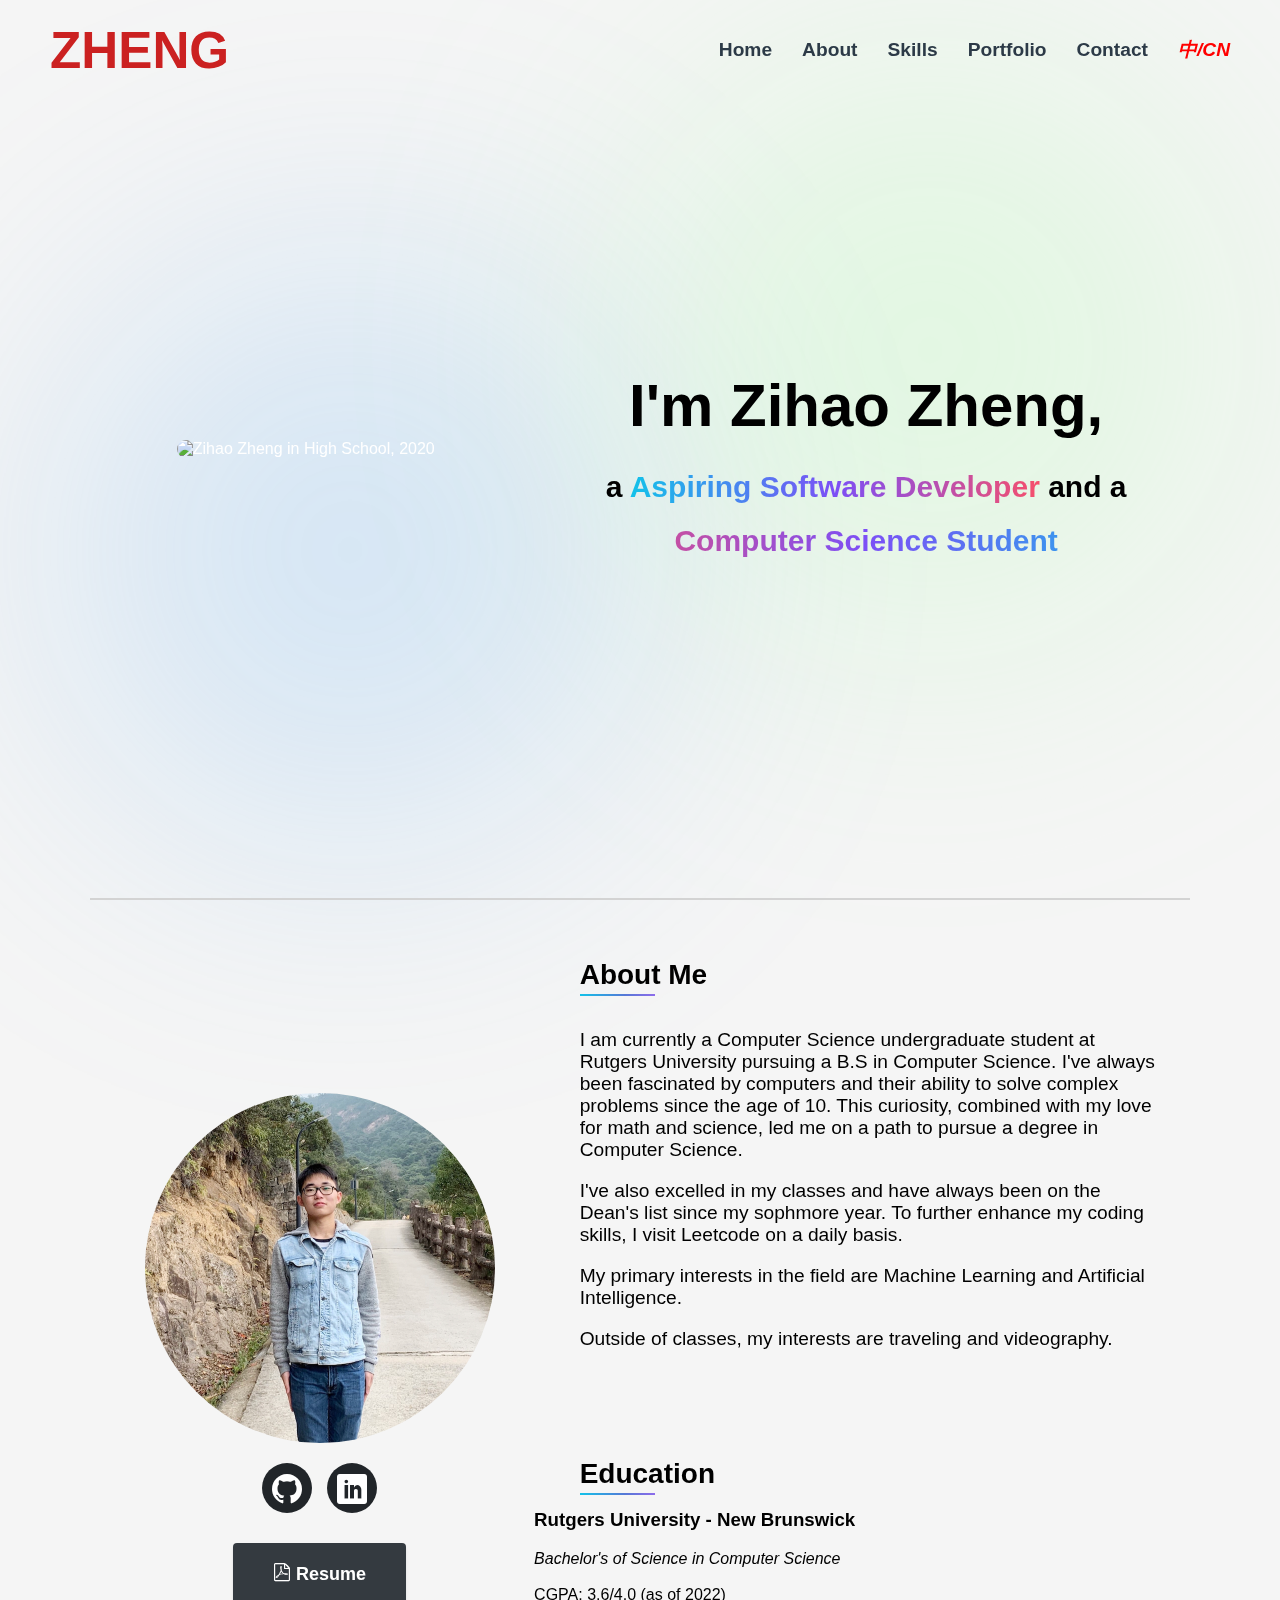
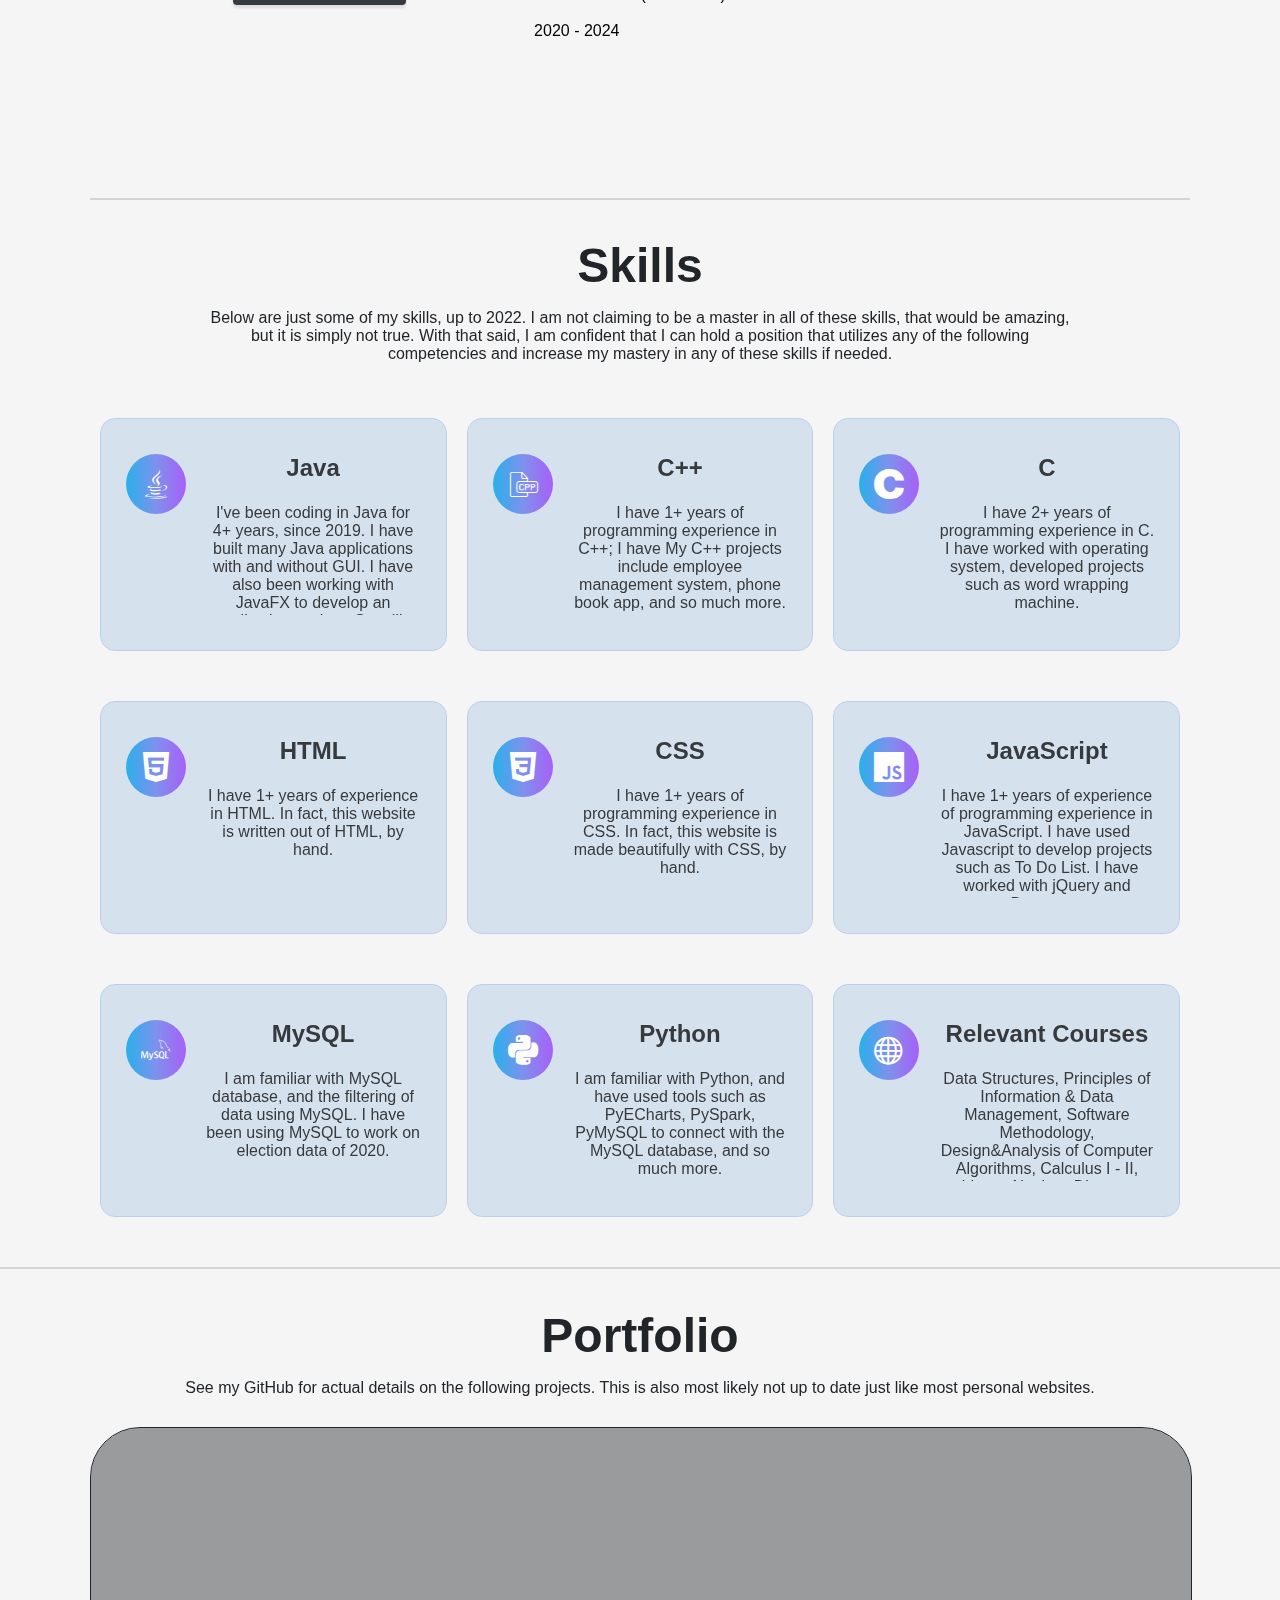
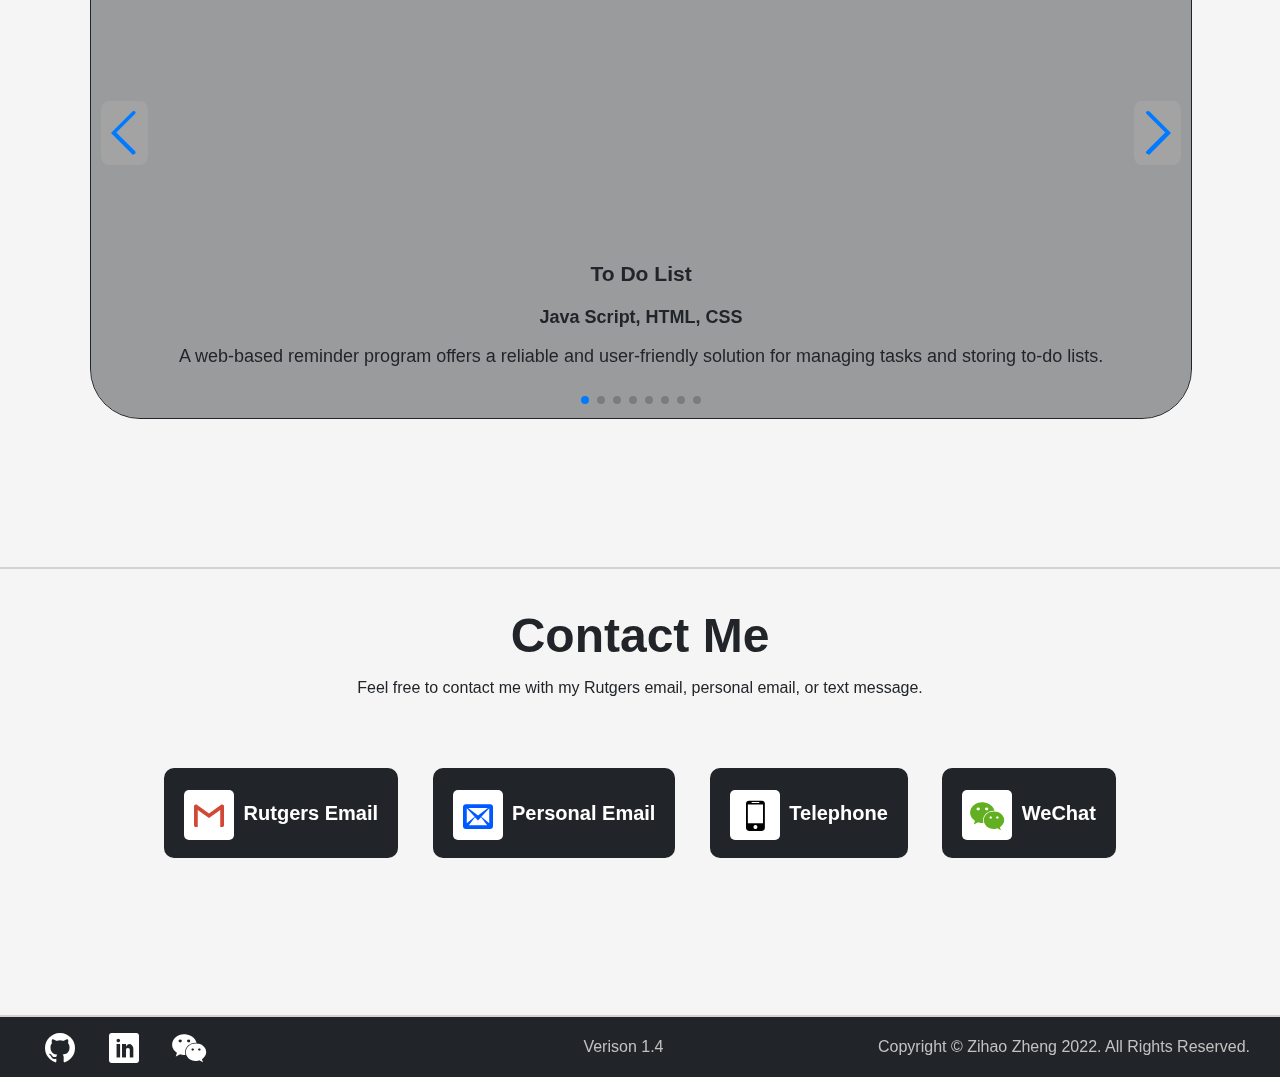
==== index.html @ cf8e385e "v1.4.8" ====
<!DOCTYPE html>
<html>
<head>
    <meta charset="UTF-8">
	<title>Zihao Zheng</title>
    <meta name="description"
        content="Welcome to the personal website of Zihao Zheng, a junior studying Computer Science at Rutgers University. Here, you'll find information about my academic background, programming projects, and professional experiences. Learn more about my passion for technology, problem-solving, and innovation in the field of computer science" />

    <!-- Keywords -->
    <meta name="keywords" content="Zihao Zheng,Portfolio,Computer Science,CS,Rutgers">
    <!-- Website icon -->
    <link rel="shortcut icon" href="favicon.ico" type="image/x-icon" />
    <!-- custom icon css -->
    <link rel="stylesheet" href="icomoon/style.css"></head>
    <!-- personal CSS -->
    <link rel="stylesheet" href="CSS/style.css">
    <!-- personal js -->
    <script src="JS/index.js"></script>
    <!-- jquery -->
    <script src="JS/jquery.js"></script>
    <!-- swiper css -->
    <link rel="stylesheet" href="swiper/swiper-bundle.css">
    <!-- Google effects -->
    <link rel="stylesheet" href="https://fonts.googleapis.com/css?family=Oswald&effect=anaglyph">
    <script type="text/javascript" src="JS/swiper.min.js" charset="utf-8"></script>
    <script type="text/javascript" src="JS/anime.min.js" charset="utf-8"></script>
    <link href="CSS/swiper.min.css" rel="stylesheet" />
    <link href="CSS/colormad.css" rel="stylesheet" />



</head>
<body>
    
        <header>
            <div class="logo">
            <h1>ZHENG</h1>
            </div>
            <nav>
            <ul>
                <li><a href="javascript:;" id="Home">Home</a></li>
                <li><a href="javascript:;" id="About">About</a></li>
                <li><a href="javascript:;" id="Skills">Skills</a></li>
                <li><a href="javascript:;" id="Portfolio">Portfolio</a></li>
                <li><a href="javascript:;" id="Contact">Contact</a></li>
                <li><a href="zh/" style="color:red;font-weight:bolder;">中/CN</a></li>
            </ul>
            </nav>

            
        </header>
        
        <main>
            <div class="left-effects"></div>
            <div class="right-effects"></div>
            <!-- Main section content goes here -->

            <!-- section1 - intro -->
            <section class="intro">
                <div class="intro-image">
                <img src="郑子豪.png" alt="Zihao Zheng in High School, 2020">
                </div>
                <div class="intro-text">
                <h2 style="padding: 0;margin: 30px;" class="font-effect-anaglyph">I'm Zihao Zheng,
                </h2>
                <h2 style="padding:0;margin:0;font-size: 30px">a
                    <span style="background: linear-gradient(to right, #12c2e9, #7c4ff6, #f64f6b);-webkit-background-clip: text;
                    -webkit-text-fill-color: transparent; font-size: 30px;"> Aspiring Software Developer</span> and a 
                    <span style="background: linear-gradient(to left, #12c2e9, #7c4ff6, #f64f6b);-webkit-background-clip: text;display: block;margin-top: 20px;
                    -webkit-text-fill-color: transparent; font-size: 30px;">Computer Science Student</span>


                </h2>
                <!-- <p>I am a current student at Rutgers University pursuing a B.S in Computer Science, I am on track to graduate in May 2024. My primary interests within the field of computer science are Artificial Intelligence, Machine Learning, and Game Development.</p> -->

                <!-- <p>
                    I am always working on new projects and visit leetcode on a daily basis to exercise my skills.</p> -->
                    <!-- <p>
                    I aspire to gain a deeper understanding of Artificial Intelligence and Machine Learning and apply my knowledge to real-world scenarios. </p> -->
                </div>
            </section>

            <!-- section2 - info -->
            <section class="info">
                <div class="info-image">
                    <div>
                        <img src="selfie3.png" alt="">
                        <ul class="horizontal">
                            <!-- shift+opt -->
                            <li>
                                <a href="https://github.com/zhengzihao2002" target="_blank" class="social">
                                    <span class="social_icons icon-github"></span>
                                </a>
                            </li>
                            <li>
                                <a href="https://www.linkedin.com/in/zhengzihao2002/" target="_blank" class="social">
                                    <span class="social_icons icon-linkedin"></span>
                                </a>
                            </li>
                            <!-- <li>
                                <a href="wechat.JPG" class="social" target="_blank">
                                    <span class="social_icons icon-wechat"></span>
                                </a>
                            </li> -->
                        </ul>
                        <div class="resume-container">
                            <a href="./resume.pdf" class="resume">
                                <span class="icon-file-pdf"></span>
                                Resume
                            </a>
                        </div>
                    </div>
                    
                </div>
                <div class="info-text">
                    <div class="bio">
                        <div>
                            <h1>About Me</h1>
                        </div>
                        <span style="height: 100%;">
                            <p> I am currently a Computer Science undergraduate student at Rutgers University pursuing a B.S in Computer Science. I've always been fascinated by computers and their ability to solve complex problems since the age of 10. This curiosity, combined with my love for math and science, led me on a path to pursue a degree in Computer Science.</p>

                            <p>I've also excelled in my classes and have always been on the Dean's list since my sophmore year. To further enhance my coding skills, I visit Leetcode on a daily basis.</p>

                            <!-- <p>My academic achievements have motivated me to continue working hard and pushing myself to be the best student I can be.</p> -->

                            <p>My primary interests in the field are Machine Learning and Artificial Intelligence.</p>

                            <!-- <p>Looking ahead, my plan is to become a software engineer and work tech companies to gain hands-on experience. I'm excited about the opportunities that the field of Computer Science offers, and I'm eager to learn more and develop my skills further.</p> -->
                            <p>Outside of classes, my interests are traveling and videography.</p>
                        </span>
                    </div>
                    <div class="edu">
                        <div>
                            <h1>Education</h1>
                        </div>
                        <img src="rutgers.png" alt="" style="width: 250px;margin-left: -50px;" >
                        <span style="height: 100%;">
                            <h3>Rutgers University - New Brunswick</h3>
                            <i>Bachelor's of Science in Computer Science</i>
                            <div style="padding-top: 18px;">CGPA: 3.6/4.0 (as of 2022)</div>
                            <div style="padding-top: 18px;">2020 - 2024</div>
                        </span>
                        

                        
                    </div>
                </div>
            </section>

            <!-- section3 - skill set -->
            <section class="skill">
                <div class="container">
                    <!-- head -->
                    <div class="head">
                        <h1>Skills</h1>
                        <p>Below are just some of my skills, up to 2022. I am not claiming to be a master in all of these skills, that would be amazing, but it is simply not true. With that said, I am confident that I can hold a position that utilizes any of the following competencies and increase my mastery in any of these skills if needed.</p>
                    </div>
                    <!-- body -->
                    <div class="body">
                        <div class="row">
                            <!-- first skill -->
                            <div class="skillbox">
                                <div class="left">
                                    <span class="icon">
                                        <span class="icon-java"></span>
                                    </span>
                                </div>
                                <div class="right">
                                    <h2>Java</h2>
                                    <p>I've been coding in Java for 4+ years, since 2019. I have built many Java applications with and without GUI. I have also been working with JavaFX to develop an application such as Songlib.</p>
                                </div>
                            </div>
                            <div class="skillbox">
                                <div class="left">
                                    <span class="icon">
                                        <span class="icon-document-file-cpp white"></span>
                                    </span>
                                </div>
                                <div class="right">
                                    <h2>C++</h2>
                                    <p>I have 1+ years of programming experience in C++; I have My C++ projects include employee management system, phone book app, and so much more.</p>
                                </div>
                            </div>
                            <div class="skillbox">
                                <div class="left">
                                    <span class="icon">
                                        <span class="icon-c white"></span>
                                    </span>
                                </div>
                                <div class="right">
                                    <h2>C</h2>
                                    <p>I have 2+ years of programming experience in C. I have worked with operating system, developed projects such as word wrapping machine.</p>
                                </div>
                            </div>
                        </div>
                        <div class="row">
                            <!-- first skill -->
                            <div class="skillbox">
                                <div class="left">
                                    <span class="icon">
                                        <span class="icon-html5 white"></span>
                                    </span>
                                </div>
                                <div class="right">
                                    <h2>HTML</h2>
                                    <p>I have 1+ years of experience in HTML. In fact, this website is written out of HTML, by hand.</p>
                                </div>
                            </div>
                            <div class="skillbox">
                                <div class="left">
                                    <span class="icon">
                                        <span class="icon-css3 white"></span>
                                    </span>
                                </div>
                                <div class="right">
                                    <h2>CSS</h2>
                                    <p>I have 1+ years of programming experience in CSS. In fact, this website is made beautifully with CSS, by hand.</p>
                                </div>
                            </div>
                            <div class="skillbox">
                                <div class="left">
                                    <span class="icon">
                                        <span class="icon-javascript white"></span>
                                    </span>
                                </div>
                                <div class="right">
                                    <h2>JavaScript</h2>
                                    <p>I have 1+ years of experience of programming experience in JavaScript. I have used Javascript to develop projects such as To Do List. I have worked with jQuery and Bootstrap. </p>
                                </div>
                            </div>
                        </div>
                        <div class="row">
                            <!-- first skill -->
                            <div class="skillbox">
                                <div class="left">
                                    <span class="icon">
                                        <span class="icon-mysql white"></span>
                                    </span>
                                </div>
                                <div class="right">
                                    <h2>MySQL</h2>
                                    <p>I am familiar with MySQL database, and the filtering of data using MySQL. I have been using MySQL to work on election data of 2020.</p>
                                </div>
                            </div>
                            <div class="skillbox">
                                <div class="left">
                                    <span class="icon">
                                        <span class="icon-python white"></span>
                                    </span>
                                </div>
                                <div class="right">
                                    <h2>Python</h2>
                                    <p>I am familiar with Python, and have used tools such as PyECharts, PySpark, PyMySQL to connect with the MySQL database, and so much more.</p>
                                </div>
                            </div>
                            <div class="skillbox">
                                <div class="left">
                                    <span class="icon">
                                        <span class="icon-sphere white"></span>
                                    </span>
                                </div>
                                <div class="right">
                                    <h2>Relevant Courses</h2>
                                    <p>Data Structures, Principles of Information & Data Management, Software Methodology, Design&Analysis of Computer Algorithms, Calculus I - II, Linear Algebra, Discrete Structures I - II, and so much more.</p>
                                </div>
                            </div>
                        </div>
                    </div>
                </div>
            </section>
            

            <!-- section4 - Portfolio -->
            <section class="portfolio">
                <div class="container">
                    <div class="head">
                        <h1>Portfolio</h1>
                        <p>See my GitHub for actual details on the following projects. This is also most likely not up to date just like most personal websites.</p>
                    </div>
                    <div class="body">
                        <!-- Swiper -->
                        <div class="swiper mySwiper">
                            <div class="swiper-wrapper">
                                <!-- todo list -->
                                <div class="swiper-slide">
                                    <div class="project-container">
                                        <a href="https://github.com/zhengzihao2002/ToDoList" target="_blank">
                                            <div class="proj-img" style="background-image: url(projects-images/tdl.png);"></div>
                                        </a>
                                        <div class="proj-exp">
                                            <h3>To Do List</h3>
                                            <h4>Java Script, HTML, CSS</h4>
                                            <p>A web-based reminder program offers a reliable and user-friendly solution for managing tasks and storing to-do lists.</p>
                                            <!-- <p>This web application is designed to facilitate task management for users with a dynamic and intuitive To-Do List. It offers a user-friendly interface with the ability to add, delete and edit tasks in real-time, ensuring a smooth and efficient experience for the user. The application incorporates a data persistence feature to ensure that user input is retained even when the web page is refreshed, providing a seamless and uninterrupted user experience.</p> -->
                                        </div>
                                    </div>
                                    
                                </div>
                                <!-- ems -->
                                <div class="swiper-slide">
                                    <div class="project-container">
                                        <a href="https://github.com/zhengzihao2002/Employee-Management-System" target="_blank">
                                            <div class="proj-img" style="background-image: url(projects-images/ems.png);"></div>
                                        </a>
                                        <div class="proj-exp">
                                            <h3>Employee Management System</h3>
                                            <h4>C++</h4>
                                            <p>A CRUD-based program provides an efficient and secure way to manage employee records, allowing for easy adding, deleting, modifying, and storing of employee data.</p>
                                        </div>
                                    </div>
                                    
                                </div>
                                <!-- phone book -->
                                <div class="swiper-slide">
                                    <div class="project-container">
                                        <a href="https://github.com/zhengzihao2002/Simple-Contact-System" target="_blank">
                                            <div class="proj-img" style="background-image: url(projects-images/scs.png);"></div>
                                            
                                        </a>
                                        <div class="proj-exp">
                                            <h3>Phone Book</h3>
                                            <h4>C++</h4>
                                            <p>A phone book application enables efficient management of contact information for phone users, allowing for easy adding, deleting, modifying, and storing of phone numbers and associated data.</p>
                                        </div>
                                    </div>
                                    
                                </div>
                                <!-- word wrap -->
                                <div class="swiper-slide">
                                    <div class="project-container">
                                        <a href="https://github.com/zhengzihao2002/CS214/tree/main/CS214/Word%20Wrapping" target="_blank">
                                            <div class="proj-img" style="background-image: url(projects-images/ww.png);"></div>
                                            
                                        </a>
                                        <div class="proj-exp">
                                            <h3>Word Wrapping Machine</h3>
                                            <h4>C</h4>
                                            <p>This word wrapping program provides a convenient solution for breaking down paragraphs into specified characters per line, enhancing readability and ensuring compatibility with various text formatting requirements.</p>
                                        </div>
                                    </div>
                                    
                                </div>
                                <!-- songlib -->
                                <div class="swiper-slide">
                                    <div class="project-container">
                                        <a href="https://github.com/zhengzihao2002/Songlib" target="_blank">
                                            <div class="proj-img" style="background-image: url(projects-images/songlib.png);"></div>
                                            
                                        </a>
                                        <div class="proj-exp">
                                            <h3>Songlib</h3>
                                            <h4>Java, JavaFX, FXML</h4>
                                            <p>A program for managing a music library, providing functionality for creating, reading, updating, and deleting songs with data persistence across sessions</p>
                                        </div>
                                    </div>
                                    
                                </div>
                                <!-- chess -->
                                <div class="swiper-slide">
                                    <div class="project-container">
                                        <a href="https://github.com/zhengzihao2002/Chess" target="_blank">
                                            <div class="proj-img" style="background-image: url(projects-images/chess.jpg);background-position: center center;"></div>
                                            
                                        </a>
                                        <div class="proj-exp">
                                            <h3>Chess Game</h3>
                                            <h4>Java</h4>
                                            <p>A simple chess game that allows two player to play chess against each other.</p>
                                        </div>
                                    </div>
                                    
                                </div>
                                <!-- Photos -->
                                <div class="swiper-slide project-container">
                                    <div class="project-container">
                                        <a href="https://github.com/zhengzihao2002/Photos" target="_blank">
                                            <div class="proj-img" style="background-image: url(projects-images/photos.png);"></div>
                                            
                                        </a>
                                        <div class="proj-exp">
                                            <h3>Photos</h3>
                                            <h4>Java, JavaFX, FXML</h4>
                                            <p>A photo album application that allows users to store photos with rich functionalities.</p>
                                        </div>
                                    </div>
                                    
                                </div>
                                <!-- Android -->
                                <div class="swiper-slide project-container">
                                    <div class="project-container">
                                        <a href="https://github.com/zhengzihao2002/Android_Photos" target="_blank">
                                            <div class="proj-img" style="background-image: url(projects-images/android1.png), url(projects-images/android2.png), url(projects-images/android3.png), url(projects-images/android4.png); background-size: contain, contain, contain, contain; background-repeat: no-repeat; background-position: left top, right top, center top, center top; background-position-x: 0%, 100%, 33.33%, 66.66%; background-origin: border-box; background-clip: content-box;background-color: lightgray;"></div>
                                        </a>
                                        <div class="proj-exp">
                                            <h3>Android Photos</h3>
                                            <h4>Java, Android, XML</h4>
                                            <p>A photo album application that is capable to run on android phones.</p>
                                        </div>
                                    </div>
                                    
                                </div>
                            </div>
                            <div class="swiper-button-next"></div>
                            <div class="swiper-button-prev"></div>
                            <div class="swiper-pagination"></div>
                        </div>
                        
                    </div>
                </div>
                <!-- auto slide script -->
                <script>
                    let autoClickInterval;

                    function startAutoClick() {
                        autoClickInterval = setInterval(function() {
                            if (!$(".portfolio > .container > .body").is(":hover")) {
                                $(".swiper-button-next").click();
                            }
                        }, 4000);
                    }

                    function stopAutoClick() {
                        clearInterval(autoClickInterval);
                    }

                    $(document).ready(function() {
                        startAutoClick();
                        
                        $(".portfolio > .container > .body").hover(function() {
                            stopAutoClick();
                        }, function() {
                            startAutoClick();
                        });
                    });
                </script>
            </section>

            
            <!-- section5 - Contact -->
            <section class="contact">
                <div class="container">
                    <div class="head">
                        <h1>Contact Me</h1>
                        <p>Feel free to contact me with my Rutgers email, personal email, or text message.</p>
                    </div>
                    <div class="body clearfix">
                        <ul class="horizontal" style="float: left;">
                            <!-- shift+opt -->
                            <li>
                                <a href="mailto:zheng.zihao@rutgers.edu" target="_blank" class="social">
                                    <span style="background-color: #fff;border-radius: 5px;display: inline-block;height: 50px;width: 50px;">
                                        <span class="social_icons icon-gmail"></span>
                                    </span>
                                    
                                    <span class="contact-type" style="color:white;padding-left: 5px;">Rutgers Email</span>
                                </a>
                            </li>
                            <li>
                                <a href="mailto:alvinzheng2002@icloud.com" target="_blank" class="social">
                                    <span style="background-color: #fff;border-radius: 5px;display: inline-block;height: 50px;width: 50px;">
                                        <span class="social_icons icon-envelop" style="color:rgb(0, 89, 255)"></span>
                                    </span>
                                    
                                    <span  class="contact-type" style="color:white;padding-left: 5px;">Personal Email</span>
                                </a>
                            </li>
                            <li>
                                <a href="tel:6465068819" target="_blank" class="social">
                                    <span style="background-color: #fff;border-radius: 5px;display: inline-block;height: 50px;width: 50px;">
                                        <span class="social_icons icon-mobile" style="color:black"></span>
                                    </span>
                                    
                                    <span  class="contact-type" style="color:white;padding-left: 5px;">Telephone</span>
                                </a>
                            </li>
                            <li>
                                <a href="./wechat.JPG" target="_blank" class="social">
                                    <span style="background-color: #fff;border-radius: 5px;display: inline-block;height: 50px;width: 50px;">
                                        <span class="social_icons icon-wechat" style="color: rgb(98, 175, 33);"></span>
                                    </span>
                                    
                                    <span  class="contact-type" style="color:white;padding-left: 5px;">WeChat</span>
                                </a>
                            </li>
                        </ul>
                    </div>
                </div>
            </section>

            <!-- animation for navigation bar -->
            <script>
                $("#Home").on("click",function(){
                    $("body,html").stop().animate({
                        scrollTop:0
                    });
                });
                $("#About").on("click",function(){
                    $("body,html").stop().animate({
                        scrollTop:$(".info").offset().top-50
                    });
                });
                $("#Skills").on("click",function(){
                    $("body,html").stop().animate({
                        scrollTop:$(".skill").offset().top-50
                    });
                });
                $("#Portfolio").on("click",function(){
                    $("body,html").stop().animate({
                        scrollTop:$(".portfolio").offset().top-50
                    });
                });
                $("#Contact").on("click",function(){
                    $("body,html").stop().animate({
                        scrollTop:$(".contact").offset().top+5
                    });
                });    
            </script>
            <!-- animation for portfolio -->
            <script src="./swiper/swiper-bundle.js"></script>
            <!-- Initialize local Swiper -->
            <script>
                var swiper = new Swiper(".mySwiper", {
                    slidesPerView: 1,
                    spaceBetween: 30,
                    loop: true,
                    pagination: {
                        el: ".swiper-pagination",
                        clickable: true,
                    },
                    navigation: {
                        nextEl: ".swiper-button-next",
                        prevEl: ".swiper-button-prev",
                    },
                });
            </script>
        </main>

        <!-- mobile stuff -->
        <button id="openModal" class="icon-menu"></button>
        <div id="modalOverlay">
            <div class="modContainer">
                <p class="mobile_tip">Click here</p>
                <p class="mobile_tip">to close</p>
                <em class="icon-arrow-right2"></em>
            </div>
        </div>
        <div id="modalContent">
            <div class="contentWrapper" style="transform: translateX(0px);">
                <dl style="margin-bottom: 100px;">
                    <dt>Navigation Bar</dt>
                    <dd style="margin: 0;">
                        <ol>
                            <li id="Home_mobile">Home</li>
                            <li id="About_mobile">About</li>
                            <li id="Skills_mobile">Skills</li>
                            <li id="Portfolio_mobile">Portfolio</li>
                            <li id="Contact_mobile">Contact</li>
                            <li><a href="zh/" style="color:red;font-weight:bolder;">Chinese Site</a></li>
                        </ol>
                    </dd>
                </dl>
                <dl>
                    <dt>BETA features</dt>
                    <dd style="margin: 0;">
                        <ol>
                            <li id="NONONO">
                                정지호의 비밀(Don't click me)
                                <i class="topright">NEW</i>
                            </li>
                            <li id="exo1" style="word-break: break-word; white-space: normal;overflow: visible;line-height: 1.2;">
                                Baby, Don't Cry (인어의 눈물)  - EXO(엑소)
                                <i class="topright" style="width: 6rem;top:-20px;right:10px;background-color: paleturquoise;color: black;">MUSIC</i>
                                <script>
                                    
                                    const audioControl = document.getElementById('exo1');
                                    const openModal = document.getElementById('openModal');
                                    const audio = new Audio('music/Baby, Don\'t Cry (인어의 눈물)  - EXO(엑소).mp3');
                                    let isPlaying = false;
                                    let isRotating = false;
                                
                                    audioControl.addEventListener('click', () => {
                                    if (isPlaying) {
                                        audio.pause();
                                        audioControl.style.color = "#666666";
                                        openModal.style.animation = 'none';
                                    } else {
                                        audio.play();
                                        audioControl.style.color = "green";
                                        openModal.style.animationPlayState = 'running';
                                        if (!isRotating) {
                                            openModal.style.animation = 'rotate 4s linear infinite'; // Apply animation
                                            isRotating = true;
                                        }
                                    }
                                    isPlaying = !isPlaying;
                                    });

                                    audio.addEventListener("ended",()=>{
                                        audioControl.style.color = "#666666";
                                        openModal.style.animation = 'none';
                                        isPlaying = false;
                                    });
                                </script>
                            </li>
                        </ol>
                    </dd>
                </dl>
            </div>
        </div>
        <div id="secretBox">
            <!-- title -->
            <p style="height: 100px;width: 100%;color: #000000;font-size: 40px;">Zihao can't directly tell you his secrets, but if you know it, you can verify it here!</p>

            <!-- options and input -->
            <select style="height: 100px;width: 100%;font-size: 40px;" id="optionSelect">
                <option value="name">Check Zihao's Crush's Name</option>
                <option value="birthday">Check Zihao's Crush's Birthday</option>
            </select>
            <input style="height: 100px;width: 100%;font-size: 40px;margin-top: 60px;box-sizing: border-box;margin-right: 30px;" type="text" id="textInput" placeholder="">
            <p id="tip" style="color: gray;font-size: 50px;"></p>
            <button style="height: 100px;width: 300px;font-size: 40px" onclick="check()">Check</button>
            
            <!-- feedback -->
            <p id="feedback"></p>
            

            <!-- exit button -->
            <button style="height: 100px;width: 300px;font-size: 40px" id="closeSecret">EXIT</button>

            <!-- disclaimer -->
            <p id="disclaimer"><i style="color: red;">Disclaimer</i>: This is only a BETA version feature which is still under testing. MAY occasionally produce incorrect data (although NEVER happened before). Using this feature automatically means you acknowledge this information.</p>
        </div>
        <!-- secret script -->
        <script>
            let closeSecret = document.getElementById('closeSecret');
            let secretBox = document.getElementById('secretBox');
            closeSecret.addEventListener('click', function() {
                // secretBox.style.display = "none";
                $('#secretBox').fadeOut(200);// 0.2秒
            });
            secretBox.addEventListener('touchmove',(e)=>
                e.preventDefault()
            );
            // document.addEventListener('touchstart', function(event) {
            //     if (event.target.tagName.toLowerCase() === 'input' || event.target.tagName.toLowerCase() === 'textarea') {
            //         event.preventDefault();
            //     }
            // }, { passive: false });

            const optionSelect = document.getElementById('optionSelect');
            const inputBox = document.getElementById('textInput');
            let tipBox = document.getElementById('tip');
            let feedback = document.getElementById('feedback');

            tipBox.textContent = "Format: two words with space in between, first letter of each word upper case"


            optionSelect.addEventListener('change', async function () {
                feedback.textContent = "";
                const selectedOption = optionSelect.value;
                if (selectedOption === 'birthday') {
                    inputBox.setAttribute('placeholder', 'MMDDYYYY');
                    tipBox.textContent ="";
                } else if (selectedOption === 'name') {
                    inputBox.setAttribute('placeholder', '');
                    tipBox.textContent = "Format: two words with space in between, first letter of each word upper case"
                }
            });

            async function check() {
                const selectedOption = document.getElementById('optionSelect').value;
                if (selectedOption === 'birthday') {
                    await checkBirthday();
                } else if (selectedOption === 'name') {
                    await checkName();
                }
            }

            async function checkBirthday() {
                const expectedHash = "35f884ac7836a17749aec378b1d47328a37f561c2df0094a231b2e28542777a5";
                const birthday = document.getElementById('textInput').value;
                const hashedBirthday = await hashUsingWebCrypto(birthday);

                const feedbackElement = document.getElementById('feedback');
                if (hashedBirthday === expectedHash) {
                    feedbackElement.innerText = "You are correct!";
                    feedbackElement.classList.remove('incorrect');
                    feedbackElement.classList.add('correct');
                } else {
                    feedbackElement.innerText = "You are wrong. Try again.";
                    feedbackElement.classList.remove('correct');
                    feedbackElement.classList.add('incorrect');
                }
            }
            async function checkName() {
                const expectedHash = "bb6f4d1a4ddad892c1dd1c035ab08291c34fea3ead211242842c0a420553a4ae";
                const name = document.getElementById('textInput').value;
                const hashedName = await hashUsingWebCrypto(name);

                const feedbackElement = document.getElementById('feedback');
                if (hashedName === expectedHash) {
                    feedbackElement.innerText = "You are correct!";
                    feedbackElement.classList.remove('incorrect');
                    feedbackElement.classList.add('correct');
                } else {
                    feedbackElement.innerText = "You are wrong. Better luck next time.";
                    feedbackElement.classList.remove('correct');
                    feedbackElement.classList.add('incorrect');
                }
            }
            async function hashUsingWebCrypto(data) {
                const encoder = new TextEncoder();
                const encodedData = encoder.encode(data);
                const hashBuffer = await crypto.subtle.digest('SHA-256', encodedData);
                const hashArray = Array.from(new Uint8Array(hashBuffer));
                const hashedData = hashArray.map(byte => byte.toString(16).padStart(2, '0')).join('');
                return hashedData;
            }
        </script>
        <!-- mobile script -->
        <script>
            function getTranslateY(element) {
                var style = window.getComputedStyle(element);
                var matrix = new WebKitCSSMatrix(style.transform);
                return matrix.m42;
            }

            const openModalButton = document.getElementById('openModal');
            const closeModalButton = document.getElementById('closeModal');
            const modalOverlay = document.getElementById('modalOverlay');
            const modalContent = document.getElementById('modalContent');
            let mobile_tips = document.querySelectorAll('.mobile_tip');
            let arrow = document.querySelector(".icon-arrow-right2");
            let realContent = modalContent.querySelector('.contentWrapper');


            
            if(realContent.clientHeight>modalContent.clientHeight){
                let startY; // position where finger starts
                let startTransY;// initial translateY before finger got into the game
                const heightDifference = Math.abs(realContent.clientHeight - modalContent.clientHeight);
                modalContent.addEventListener('touchstart', (event) => {
                    startTransY = getTranslateY(realContent);
                    startY = event.touches[0].clientY;
                });
                modalContent.addEventListener('touchmove', (event) => {
                    const currentY = event.touches[0].clientY;
                    let difference = currentY - startY;
                    // Calculate the new translation value
                    const newTranslateY = startTransY + difference;
                    console.log(newTranslateY);
                    if(newTranslateY>0){
                        // Apply the translation with modifies
                        realContent.style.transform = `translateY(0px)`;
                    }else if(Math.abs(newTranslateY)<=heightDifference){
                        // Apply the translation with modifies
                        realContent.style.transform = `translateY(${newTranslateY}px)`;
                    }else{
                        // Apply the translation
                        realContent.style.transform = `translateY(${-heightDifference}px)`;
                    }
                }); 
            }
            


            modalOverlay.addEventListener('touchmove',(e)=>
                e.preventDefault()
            );
            modalContent.addEventListener('touchmove',(e)=>
                e.preventDefault()
            );


            openModalButton.addEventListener('click', () => {
                modalOverlay.style.display = 'block';
                modalContent.style.right = 0;
                
                setTimeout(() => {
                    mobile_tips[0].classList.toggle('showText');
                    mobile_tips[1].classList.toggle('showText');
                    arrow.classList.toggle("showText");
                }, 120);
                // document.body.style.overflow = 'hidden'; // Prevent scrolling
                // document.documentElement.style.overflow = 'hidden';
            });

            modalOverlay.addEventListener('click', () => {
                modalOverlay.style.display = 'none';
                modalContent.style.right = "-60vw"
                mobile_tips[0].classList.toggle('showText');
                mobile_tips[1].classList.toggle('showText');
                arrow.classList.toggle("showText");
                // document.body.style.overflow = 'auto'; // Restore scrolling
                // document.documentElement.style.overflow = 'auto';
            });
            
            $("#Home_mobile").on("click", function() {
                // Code to execute before scrollTop animation
                $("#modalOverlay").css("display", "none");
                $("#modalContent").css("right", "-60vw");
                $("body").css("overflow", "auto");

                // Scroll animation
                $("body,html").stop().animate({
                    scrollTop: 0
                });
            });

            $("#About_mobile").on("click", function() {
                // Code to execute before scrollTop animation
                $("#modalOverlay").css("display", "none");
                $("#modalContent").css("right", "-60vw");
                $("body").css("overflow", "auto");

                // Scroll animation
                $("body,html").stop().animate({
                    scrollTop: $(".info").offset().top - 50
                });
            });

            $("#Skills_mobile").on("click", function() {
                // Code to execute before scrollTop animation
                $("#modalOverlay").css("display", "none");
                $("#modalContent").css("right", "-60vw");
                $("body").css("overflow", "auto");

                // Scroll animation
                $("body,html").stop().animate({
                    scrollTop: $(".skill").offset().top - 50
                });
            });

            $("#Portfolio_mobile").on("click", function() {
                // Code to execute before scrollTop animation
                $("#modalOverlay").css("display", "none");
                $("#modalContent").css("right", "-60vw");
                $("body").css("overflow", "auto");

                // Scroll animation
                $("body,html").stop().animate({
                    scrollTop: $(".portfolio").offset().top - 50
                });
            });

            $("#Contact_mobile").on("click", function() {
                // Code to execute before scrollTop animation
                $("#modalOverlay").css("display", "none");
                $("#modalContent").css("right", "-60vw");
                $("body").css("overflow", "auto");

                // Scroll animation
                $("body,html").stop().animate({
                    scrollTop: $(".contact").offset().top + 5
                });
            });

            $("#NONONO").on("click",function(){
                // $("#secretBox").css("display","block")
                $('#secretBox').fadeIn(200);// 0.3秒
            });

        </script>
        

        <footer>
            <ul class="horizontal" style="float: left;">
                <!-- shift+opt -->
                <li>
                    <a href="https://github.com/zhengzihao2002" target="_blank" class="social">
                        <span class="social_icons icon-github"></span>
                    </a>
                </li>
                <li>
                    <a href="https://www.linkedin.com/in/zhengzihao2002/" target="_blank" class="social">
                        <span class="social_icons icon-linkedin"></span>
                    </a>
                </li>
                <li>
                    <a href="wechat.JPG" class="social" target="_blank">
                        <span class="social_icons icon-wechat"></span>
                    </a>
                </li>
            </ul>

            
            
            <!-- Footer section content goes here -->
            <span style="float: right;">Copyright &copy; Zihao Zheng 2022. All Rights Reserved.</span>
            <span style="padding-left: 150px;">Verison 1.4</span>
        </footer>
</body>
</html>
---- icomoon/style.css ----
@font-face {
  font-family: 'icomoon';
  src:  url('fonts/icomoon.eot?3m7mjx');
  src:  url('fonts/icomoon.eot?3m7mjx#iefix') format('embedded-opentype'),
    url('fonts/icomoon.ttf?3m7mjx') format('truetype'),
    url('fonts/icomoon.woff?3m7mjx') format('woff'),
    url('fonts/icomoon.svg?3m7mjx#icomoon') format('svg');
  font-weight: normal;
  font-style: normal;
  font-display: block;
}

[class^="icon-"], [class*=" icon-"] {
  /* use !important to prevent issues with browser extensions that change fonts */
  font-family: 'icomoon' !important;
  speak: never;
  font-style: normal;
  font-weight: normal;
  font-variant: normal;
  text-transform: none;
  line-height: 1;

  /* Better Font Rendering =========== */
  -webkit-font-smoothing: antialiased;
  -moz-osx-font-smoothing: grayscale;
}

.icon-picture_as_pdf:before {
  content: "\e916";
}
.icon-document-file-pdf:before {
  content: "\e915";
}
.icon-document-file-cpp:before {
  content: "\e90a";
}
.icon-sound:before {
  content: "\e908";
}
.icon-cancel:before {
  content: "\e906";
}
.icon-qq:before {
  content: "\e900";
}
.icon-cheveron-down:before {
  content: "\e91e";
}
.icon-cheveron-left:before {
  content: "\e91f";
}
.icon-cheveron-right:before {
  content: "\e920";
}
.icon-cheveron-up:before {
  content: "\e921";
}
.icon-location1:before {
  content: "\e922";
}
.icon-location-current:before {
  content: "\e923";
}
.icon-mic:before {
  content: "\e924";
}
.icon-qq1:before {
  content: "\e901";
}
.icon-wechat:before {
  content: "\e902";
}
.icon-weixin:before {
  content: "\e902";
}
.icon-baidu:before {
  content: "\e910";
  color: #2319dc;
}
.icon-airplayaudio:before {
  content: "\e903";
}
.icon-airplayvideo:before {
  content: "\e904";
}
.icon-baidu1:before {
  content: "\e905";
  color: #2319dc;
}
.icon-c:before {
  content: "\e90b";
  color: #a8b9cc;
}
.icon-css3:before {
  content: "\e90c";
  color: #1572b6;
}
.icon-gmail:before {
  content: "\e917";
  color: #d14836;
}
.icon-html5:before {
  content: "\e90d";
  color: #e34f26;
}
.icon-huawei:before {
  content: "\e927";
  color: #f00;
}
.icon-java:before {
  content: "\e90e";
  color: #007396;
}
.icon-javascript:before {
  content: "\e90f";
  color: #f7df1e;
}
.icon-jquery:before {
  content: "\e911";
  color: #0769ad;
}
.icon-mysql:before {
  content: "\e912";
  color: #4479a1;
}
.icon-python:before {
  content: "\e913";
  color: #3776ab;
}
.icon-react:before {
  content: "\e914";
  color: #61dafb;
}
.icon-wechat1:before {
  content: "\e907";
  color: #7bb32e;
}
.icon-home2:before {
  content: "\e909";
}
.icon-connection:before {
  content: "\e91b";
}
.icon-phone:before {
  content: "\e942";
}
.icon-phone-hang-up:before {
  content: "\e943";
}
.icon-location:before {
  content: "\e947";
}
.icon-location2:before {
  content: "\e948";
}
.icon-search:before {
  content: "\e986";
}
.icon-volume-increase:before {
  content: "\ea2b";
}
.icon-volume-decrease:before {
  content: "\ea2c";
}
.icon-arrow-up2:before {
  content: "\ea3a";
}
.icon-arrow-right2:before {
  content: "\ea3c";
}
.icon-arrow-down2:before {
  content: "\ea3e";
}
.icon-arrow-left2:before {
  content: "\ea40";
}
.icon-mic1:before {
  content: "\e925";
}
.icon-books:before {
  content: "\e926";
}
.icon-cart:before {
  content: "\e93a";
}
.icon-mobile:before {
  content: "\e958";
}
.icon-mobile2:before {
  content: "\e959";
}
.icon-menu:before {
  content: "\e9bd";
}
.icon-loop2:before {
  content: "\ea2e";
}
.icon-circle-up:before {
  content: "\ea41";
}
.icon-circle-right:before {
  content: "\ea42";
}
.icon-circle-down:before {
  content: "\ea43";
}
.icon-circle-left:before {
  content: "\ea44";
}
.icon-coin-yen:before {
  content: "\e93e";
}
.icon-envelop:before {
  content: "\e945";
}
.icon-spinner11:before {
  content: "\e984";
}
.icon-zoom-in:before {
  content: "\e987";
}
.icon-zoom-out:before {
  content: "\e988";
}
.icon-enlarge2:before {
  content: "\e98b";
}
.icon-shrink2:before {
  content: "\e98c";
}
.icon-bin:before {
  content: "\e9ac";
}
.icon-sphere:before {
  content: "\e9c9";
}
.icon-earth:before {
  content: "\e9ca";
}
.icon-cancel-circle:before {
  content: "\ea0d";
}
.icon-arrow-right21:before {
  content: "\ea3d";
}
.icon-arrow-left21:before {
  content: "\ea45";
}
.icon-github:before {
  content: "\eab0";
}
.icon-linkedin:before {
  content: "\eac9";
}
.icon-linkedin2:before {
  content: "\eaca";
}
.icon-file-pdf:before {
  content: "\eadf";
}
---- CSS/style.css ----
body {
    /* background-color: #F2F9FD; */
    background-color: rgb(245, 245, 245);
    color: #FFFFFF;
    margin: 0;
    padding: 0;
    font-family: Arial, sans-serif;

    position: relative;
}
.left-effects {
    position: fixed;
    bottom: 50px;
    left: 50px;
    width: 600px;
    height: 600px;
    border-radius: 50%;
    /* background-color: #95c6f1; */
    background-color: #76b9f4;

    -webkit-filter: blur(150px);
    filter: blur(150px);
    opacity: 0.25;
    pointer-events: none;
    z-index: -1;

    animation: moveUpDown 10s ease-in-out infinite alternate;
}

.right-effects {
    position: fixed;
    top: 50px;
    right: 50px;
    bottom: auto;
    width: 600px;
    height: 600px;
    border-radius: 50%;
    /* background-color: #b0dbb0; */
    background-color: #a8ffa8;
    -webkit-filter: blur(150px);
    filter: blur(150px);
    opacity: 0.25;
    pointer-events: none;
    z-index: -1;

    animation: moveUpDown2 10s ease-in-out infinite alternate;
}
@keyframes moveUpDown {
    50%{
        transform: translateY(-10%);
        background-color: #2323d8;
    }
    100%{
        transform: translateY(10%);
        background-color: #9761f5;
    }
}
@keyframes moveUpDown2 {
    50%{
        transform: translateY(10%);
        background-color: #93ea47;
    }
    100%{
        transform: translateY(-10%);
        background-color: #f5cb61;
    }
}

header{
    display: flex;
    justify-content: space-between;
    align-items: center;
    height: 100px;
    padding: 0 50px;

    /* background-color: #F5F8FF; */
    /*White with light blue tint*/
    /* background-color: transparent; */

    /* background-color: linear-gradient(to right,#87CEFA, #7affa4); */
    /* background: linear-gradient(to right, #212529, black); */
    /* backdrop-filter: saturate(180%) blur(200px); */
    

    
    color:#212529;
    transition: all 0.5s ease-in-out;

    position: fixed;top: 0;
    width: 100%; box-sizing: border-box;

    z-index: 5;
}



.logo {
    font-family: 'Brush Script','Segoe UI', Tahoma, Geneva, Verdana, sans-serif;
    font-size: 1.6rem;
    font-weight: bold;
    /* color: #2C3A47; */
    /* color: #7da7ce; */
    color: #cb2121;
    transition: font-size 0.2s ease-in-out;
    
}
.logo>h1{
    transition: font-size 0.2s ease-in-out;
    /* background: linear-gradient(to right, #87CEFA, #ff857a);
    -webkit-background-clip: text;
    -webkit-text-fill-color: transparent; */
}
nav>ul>li>a{
    transition: font-size 0.2s ease-in-out;
    transition: background-color 0.2s ease-in-out;
}


nav ul {
    list-style: none;
    display: flex;
    justify-content: flex-end;
    align-items: center;
    margin: 0;
    padding: 0;
}

nav li {
    margin-left: 30px;
}

nav li:first-child {
    margin-left: 0;
}

nav a {
    font-family: 'Segoe UI', Tahoma, Geneva, Verdana, sans-serif;
    font-size: 1.2rem;
    font-weight: bold;
    text-decoration: none;
    color: #2C3A47;
    /* color: #7da7ce; */
    position: relative;
}

nav a::before {
    content: "";
    position: absolute;
    bottom: -5px;
    left: 0;
    width: 0%;
    height: 3px;
    background: linear-gradient(to right, #243B55, #21897E); /* Blue to Green gradient */
    transition: width 0.3s;
}
nav a.darkmode::before{
    background: linear-gradient(to right, #cf3f3f, #3d7cc7); 

}

nav>ul>li:last-child>a{
    font-style: italic;
}
nav>ul>li:last-child>a:hover::before{
    width: 0;
}

nav a:hover::before {
    width: 100%;
}
nav li.active a::before {
    width: 100%;
  }
  

@media (orientation: portrait) {
    .info,.skill,.portfolio {
        min-height: 0vh;
    }
    .intro{
        padding-top: 100px;
        padding-bottom: 100px;
    }
    body header nav{
        display: none;
    }
    body header .logo{
       width: 100%; 
       text-align: center;
    }
}
@media (orientation:landscape){
    .info,.skill,.portfolio {
        min-height: 100vh;
    }
    .intro{
        height: 100vh; /* Sets the height of the section to be 100% of the viewport height */
    }
    #openModal{
        display: none;
    }
}
/* section 1 */
.intro {
    display: flex; /* Uses flexbox to position image and text side-by-side */
    justify-content: center; /* Centers content horizontally */
    align-items: center; /*Centers content vertically */
    margin-left: 7%;margin-right: 7%;
    border-bottom: solid lightgray 2px;

    /* overflow: hidden; */
}

.intro-image {
    box-sizing: border-box;
    /* width: 40%; */
    flex: 4;
    text-align: center;
}

.intro-image img {
    width: 400px;
    border-radius: 25px;
}
.intro-text{
    /* width: 60%; */
    flex: 6;
    padding-left: 20px;
}
.intro-text h2 {
    font-weight: bold;
    /* font-size: 5.5rem; */
    font-size: 60px;
    color: black;
    text-align: center;
}

/* section2 */
.info{
    display: flex;
    justify-content: center;
    /* align-items: center; */

    margin-left: 7%;margin-right: 7%;
    border-bottom: solid lightgray 2px;

    /* overflow: hidden; */
}
.intro-text p {
    font-size: 1.2rem;
    color:rgb(111, 111, 111) ;
}
.info-image{
    /* width: 30%; */
    flex: 3;
    box-sizing: border-box;
    margin: 5%;
    
    display: flex;
    /* justify-content: center; horizontally center the content */
    align-items:center; /* vertically center the content */
}
.info-image img{
    width: 350px;
    border-radius: 50%;
}
.info-text{
    /* width: 60%; */
    flex: 6;
    height: 100%;
}


ul.horizontal{
    margin-bottom: 0;
    margin-left: 0;margin-right: 0;
    padding: 0;
    list-style: none;
    width: 350px;
    box-sizing: border-box;
    text-align: center;
}
ul.horizontal>li{
    padding-left: 5px;padding-right: 5px;
    display: inline-block;
    box-sizing: border-box;
}

.social_icons{
    font-size: 30px;
    color: white;
    /* background-color: #212529; */
    vertical-align: middle;
    background-color: inherit;

    display: inline-block;
    text-rendering: auto;
    -webkit-font-smoothing: antialiased;
    -moz-osx-font-smoothing: grayscale;

}

a:visited ,a{
    text-decoration: none;
    outline: none;
    color: inherit;
}

a.social{
    display:inline-block;height: 50px;width:50px;line-height: 50px;background-color: #212529;border-radius: 50%;
}
a.social:hover{
    /* WeChat Green */
    background-color: rgb(98, 175, 33);
}
.edu,.bio{
    color:black;
    padding: 30px;
    margin-top: 10px;margin-bottom: 10px;
    /* height: 50%; */
    vertical-align:top;
}
.edu>div,.bio>div:first-child{
    position: relative;
}
.edu>div>h1,.bio>div>h1{
    font-size:1.75rem;
    
}
.edu>span,.bio>span{
    display: inline-block;
    vertical-align: top;
}
.edu h3{
    margin-top: 0;
}
.bio p{
    font-size: 1.2rem;
}
.edu>div>h1:after,.bio>div>h1:after{
    content: "";
    bottom: -5px;
    left: 0;
    width: 75px;
    height: 2px;
    background-image: linear-gradient(to right, #12c2e9, #5678d6, #a966f5);
    background-size: 120% 2px;
    position: absolute;
}


.container{
    /* margin-left: 7%;margin-right: 7%; */
    margin: 3% 7%;
}
.skill,.portfolio{
    /* padding-top: 35px; */
    color: #212529;
    height: auto;
    /* display: flex; */
    /* justify-content: center; */
    /* align-items: center; */

    /* margin-left: 7%;margin-right: 7%; */
    border-bottom: solid lightgray 2px;

    overflow: hidden;
    text-align: center;
}
.skill h1,.portfolio h1,.contact h1{
    font-size: 3rem;
    text-align: center;
    margin-bottom: 5px;
    margin-top: 0;
}
.skill>.container>.head{
    text-align: center;
    padding-left:10%;
    padding-right:10%;
}
.resume{
    display: inline-block;
    background-color: #343a40;
    text-align: center;
    vertical-align: middle;
    border-radius: 0.25rem;
    color: white;
    text-decoration: none;
    box-shadow: 0px 3px 3px 0px rgb(0 0 0 / 10%);
    font-weight: 700;
    padding: 1.25rem 2.5rem;

    font-size: 18px;
}
.resume:hover,.email-container:hover{
    background-color: rgb(98, 175, 33);

}
.resume-container{
    text-align: center;
    width: 350px;
    margin-top: 30px;
}
.email-container{
    color:white;
    width: auto;
    float: left;
    overflow: hidden;
    margin: 0;padding: 0;
    height: 100%;
    margin-left: 20px;
    border-radius: 10px;
    padding-left: 20px;
    padding-right: 20px;
}
.email{
    display: inline-block;
    text-align: center;
    vertical-align: middle;
    color: white;
    text-decoration: none;
    box-shadow: 0px 3px 3px 0px rgb(0 0 0 / 10%);
    font-weight: 700;
    font-size: 30px;
    width: 100%;
    height: 100%;
    margin: 0;padding: 0;
}
@media screen and (min-width: 576px){
    .col-sm-6 {
        flex: 0 0 auto;
        width: 50%;
    }
}
@media screen and (min-width: 992px){
    .col-lg-4 {
        flex: 0 0 auto;
        width: 33.3333333333%;
    }
} 

.skillbox{
    /* background: rgb(87, 149, 211); */
    border-radius: 15px;
    padding: 35px 25px;
    top: 0;
    transition: ease all 0.35s;
    flex: 1;
    margin-left: 10px;margin-right: 10px;

    background-color: rgba(180, 204, 232, 0.5); /* Set a semi-transparent background color */
    backdrop-filter: blur(10px); /* Apply a blur effect to the background */
    opacity: 0.9; /* Set an opacity to make the element slightly transparent */

    display: flex;
    border: solid 1px rgba(180, 204, 232);
    height: auto;
    height: 233px;box-sizing: border-box;
}

.skillbox>.right::-webkit-scrollbar {
    width: 0.5em;
  }
  
  .skillbox>.right::-webkit-scrollbar-thumb {
    background-color: rgba(180, 204, 232, 0.5);
    border-radius: 30px;
  }
.skillbox:hover{
    transform:translateY(-10px);
}

.body{
    margin-top: 5%;
}
.skillbox>.left{
    flex:2;
}
.skillbox>.right{
    flex:8;
    padding-left: 20px;
    overflow: auto;
}
.skillbox>.right>h2{
    /* display: inline-block; */
    height: 50px;box-sizing: border-box;margin: 0;
}
.skillbox>.left>.icon{
    /* margin-right: 20px; */
    width: 60px;
    height: 60px;
    font-size: 30px;
    /* background-color: #fff; */
    display: inline-flex;
    line-height: 50px;
    border-radius: 50%;
    text-align: center;
    vertical-align: middle;
    background: linear-gradient(to right, #12a9e9, #7186ed, #a04ff6);
    color:white;

    align-items: center;
    justify-content: center;
}
.skillbox p{
    font-size: 1rem;
    margin-top: 0;margin-bottom: 0;
}
.skillbox>.left>.icon>span{
    vertical-align: middle;
}
.row{
    display: flex;
    /* margin: 50px; */
    margin: 50px 0;
    flex-wrap: wrap;
    align-items: flex-start;
    width: 100%;
}
.column{

}
.icon-java::before{
    color:white;
}
.white::before{
    color:white;
}
.portfolio .body{
    text-align: center;
    position: relative;
    margin: 0;padding: 0;
    margin-top: 30px;
}
.project{
    display: inline-block;
    height: 300px;
    width: 300px;
    background-color: skyblue;
    border-radius: 5%;
}
.project-container,.swiper{
    transition: all .2s linear;
}

.project-container{
    width: 100%;
    height: 100%;
    position: relative;
}
.project-container .proj-img{
    height: 70%;
    transition: all .2s linear;
    /* background-color: white; */
    /* background-size:contain; */
    background-size: cover;
    background-position: center top;
    background-repeat: no-repeat;
}
.proj-img:hover{
    transform: scale(1.05);
}
.project-container .proj-exp{
    height: 30%;
    margin-bottom: 15px;
    /* background-color: black; */
}



/* SWIPER CSS */
.swiper {
    /* width: 85.7%; */
    width: 100%;
    height: 590px;

    /* border-radius: 4%; */
    border-radius: 50px;border: 1px solid #212529;
    /* margin-bottom: 30px; */
}
.swiper-slide {
    text-align: center;
    font-size: 18px;
    /* background: rgba(114, 252, 160, 0.287); */
    background-color: #2125296e;
    

    /* Center slide text vertically */
    display: -webkit-box;
    display: -ms-flexbox;
    display: -webkit-flex;
    display: flex;
    -webkit-box-pack: center;
    -ms-flex-pack: center;
    -webkit-justify-content: center;
    justify-content: center;
    -webkit-box-align: center;
    -ms-flex-align: center;
    -webkit-align-items: center;
    align-items: center;
}
.swiper-slide img {
display: block;
width: 100%;
height: 100%;
object-fit: cover;
}
.swiper {
    margin-left: auto;
    margin-right: auto;
}
.swiper-pagination span{
    transition: all .2s linear;
}
.swiper-pagination span:hover{
    transform: scale(1.9);
}
.swiper-button-next,.swiper-button-prev{
    transition: all .2s linear;
    background-color: #b1afaf6c;
    padding: 10px;
    border-radius: 15%;
}
.swiper-button-next:hover,.swiper-button-prev:hover{
    transform: scale(1.3);
    color:red;
    background-color: #9c9c9c6c;
}


/* mobile stuff */
#openModal {
    position: fixed;
    bottom: 20rem;
    right: 1rem; 
    width: 6rem; 
    height: 6rem; 
    font-size: 2.8rem; 
    padding: 0;
    margin: 0;
    border: none;
    background-color: rgba(0, 0, 0, 0.3);
    color: white;
    cursor: pointer;
    border-radius: 50%;
    z-index: 2000;

    transition: transform 0.2s; /* Smooth transition when pausing */
}
#modalOverlay {
    display: none;
    position: fixed;
    top: 0;
    left: 0;
    width: 100%;
    height: 100%;
    background-color: rgba(0, 0, 0, 0.6);
    z-index: 1000;
    /* Ensure the overlay is above other content */
}
.modContainer{
    padding-top:40vh;
    height: 100vh;
    width: 40vw;
}
#modalOverlay p{
    margin: 0;padding: 0;
    text-align: center;
    display: block;
    font-size: 50px;
}
#modalOverlay em{
    display: block;
    margin-top: 10px;
    text-align: center;
    font-size: 75px;
}
#modalContent {
    position: fixed;
    height: 100vh;
    width: 60vw;
    background-color: #fff;
    z-index: 2001;
    /* Ensure the modal is above the overlay */
    color:black;
    top: 0;
    right: -60vw;
    transition: right 0.12s ease;
    overflow: auto;
}
#modalContent ol{
    list-style:none;
}
#modalContent dt{
    width:100%;
    color: #333;
    text-align: center;
    font-size: 2.5rem;
    padding: 10px;

    font-weight: 700;
    border-bottom: 3px solid #e4e4e4;
}
#modalContent dd{
    margin: 0;
    font-size: 2.2rem;
}
#modalContent li{
    padding-left: 1.5rem;
    height: 8rem;
    line-height: 8rem;
    overflow: hidden;
    text-overflow: ellipsis;
    white-space: nowrap;
    position: relative;
    color: #666;
}
#feedback {
    font-weight: bold;
    margin-top: 10px;
    font-size: 45px;
}

.correct {
    color: green;
}

.incorrect {
    color: red;
}
#secretBox {
    position: fixed;
    top: 0;
    left: 0;
    width: 100%;
    height: 100%;
    background-color: #ffffff;
    border: 1px solid #000000;
    text-align: center;
    padding: 5%;
    z-index: 3000;
    display: none;
    overflow: auto;
    box-sizing: border-box;
}
#secretBox p#disclaimer{
    width: 100%;
    display: block;
    color: gray;
    font-size: 25px;
    position: relative;
    /* bottom: 0; */
    margin-top: 30px;
}

@keyframes rotate{
    0%{
        transform: rotate(0);
    }
    100%{
        transform: rotate(360deg);
    }
}






footer{
    height: 60px;
    background-color: #212529;
    color:#c1c1c1;
    /* display: flex;
    justify-content: space-between;
    align-items: center; */
    padding-left: 30px;
    padding-right: 30px;
    line-height: 60px;

    text-align: center;
}
footer>ul.horizontal{
    margin: 0;
    margin-top: 0;
    width: auto;
}
section{
    /* overflow: auto; */
    /* overflow: hidden; */
    -ms-overflow-style: none;
    scrollbar-width: none;
    box-sizing: border-box;
    overflow: hidden;
}
section::-webkit-scrollbar{
    display: none;
}
.contact{
    color: #212529;
    height: auto;
    

    border-bottom: solid lightgray 2px;

    text-align: center;
}
.contact .body{
    height: 25vh;
}
.contact .horizontal{
    width: 100%;
    
}
.contact .horizontal li a{
    border-radius: 10px;
    width: auto;
    padding: 20px;
}
.contact .horizontal li{
    transition: all .2s linear;
    margin-left:10px ;
    margin-right: 10px;
    margin-bottom: 30px;
}
.contact .horizontal li:hover{
    transform: scale(1.1);
}
.contact-type{
    font-weight:bold ;
    font-size: 1.25rem;
}
.swiper h4{
    margin:5px 0;
}
.swiper p{
    margin-left: 5px;margin-right: 5px;
}
---- CSS/colormad.css ----
body {
	margin: 0;
}

#index-banner {
	width: 100%;
	overflow: hidden;
	position: relative;
	font-family:microsoft yahei;
}

#index-banner .banner_bg {
	height: 395px;
	width: 100%;
	background-repeat: repeat-x;
	background-position: center top;
}

.night .banner_bg {
	background-image: url(../images/night.jpg);
}

.morning .banner_bg {
	background-image: url(../images/morning.jpg);
}

.noon .banner_bg {
	background-image: url(../images/noon.jpg);
}

.afternoon .banner_bg {
	background-image: url(../images/afternoon.jpg);
}

#index-banner .banner_m {
	height: 395px;
	width: 100%;
	background-repeat: no-repeat;
	background-position: center top;
	position: absolute;
	left: 0;
	top: 0;
	opacity: 0;
}

.night .banner_m {
	background-image: url(../images/night_m.jpg);
}

.morning .banner_m {
	background-image: url(../images/morning_m.jpg);
}

.noon .banner_m {
	background-image: url(../images/noon_m.jpg);
}

.afternoon .banner_m {
	background-image: url(../images/afternoon_m.jpg);
}

.lines {
	position: absolute;
	width: 100%;
	z-index: 5;
	height: 1px;
	background: #767676;
}

.line-one {
	mix-blend-mode: color-burn;/*颜色加深， IE不支持，可改为黑色半透明*/
}

.line-two {
	opacity: 0.4;
	mix-blend-mode: color-dodge;/*颜色减淡，  IE不支持，可改为白色半透明*/
}

.line-top.line-two {
	top: 1px;
}

.line-bottom.line-one {
	bottom: 0px;
}

.line-bottom.line-two {
	bottom: 1px;
}

.cloud {
	width: 5792px;
	height: 395px;
	position: absolute;
	top: 0;
	right: 0;
	z-index: 10;
	background: url(../images/cloud.png) repeat-x;
	mix-blend-mode: screen;/* IE不支持，需要重新做云 */
	opacity: 0.6;
	animation: marquee 60s linear infinite;
}

/*适配IE11*/
@media all and (-ms-high-contrast:none) {
 
	.line-one {
		background: #000;
		opacity: 0.3;
	}

	.line-two {
		background: #fff;
		opacity: 0.4;
	}

	.cloud {
		background: none;
	}
}

@keyframes marquee {
	0% {
		transform: translateX(0);
	}

	100% {
		transform: translateX(1448px);
	}
}

.txt {
	position: absolute;
	width: 100%;
	text-align: center;
	font-size: 60px;
	color: #fff;
	z-index: 10;
	line-height: 1;
	letter-spacing: 3px;
	text-shadow: 0px 0px 4px rgba(13,53,105,0.6);
}

.txt1 {
	margin-top: 120px;
	margin-bottom: 0;
	opacity: 0;
}

.txt2 {
	margin-top: 42px;
	opacity: 0;
}

.hoverAll {
	width: 100%;
	position: absolute;
	left: 0;
	top: 0;
	height: 395px;
	z-index: 40;
}

#index-banner .swiper-container {
	opacity: 0;
	width: 100%;
	position: absolute;
	left: 0;
	top: 21px;
	z-index: 20;
}

#index-banner .swiper-button-prev,#index-banner .swiper-button-next {
	opacity: 0;
	outline: none;
	background-size: 6px auto;
	width: 38px;
	height: 38px;
	background-color: #272727;
	transition: background-color 0.2s;
}

#index-banner .swiper-button-prev:hover,#index-banner .swiper-button-next:hover {
	background-color: #0f0f0f;
}

#index-banner .swiper-button-prev {
	left: calc(50% - 505px);
}

#index-banner .swiper-button-next {
	right: calc(50% - 505px);
}

#index-banner .swiper-pagination {
	opacity: 0;
	top: 0;
	bottom: unset;
	right: 0;
	width: 940px;
	margin: 0 auto;
	text-align: right;
}

#index-banner .swiper-pagination-bullet {
	width: 35px;
	height: 3px;/*增加可点击区域*/
	opacity: 1;
	background: none;
	border-radius: 0;
	margin: 0 1px;
	vertical-align: top;
	border-top: 4px solid #272727;
	outline: none;
}

#index-banner .swiper-pagination-bullet-active {
	height: 0px;
	border-top: 7px solid #ff7900;
	padding-bottom: 0;
}

#index-banner .swiper-slide {
	width: auto;
}

#index-banner .swiper-slide img {
	border: 8px solid rgba(255,255,255,0.5);
	opacity: 0.8;
	transition: all 0.3s;
}

#index-banner .swiper-slide-active img,#index-banner .swiper-slide-duplicate-active img {
	opacity: 1;
	border: 8px solid #fff;
}

#index-banner .animating  .swiper-slide img {
	opacity: 1;
	border: 8px solid rgba(255,255,255,1);
}

.hoverBtn {
	width: 958px;
	height: 353px;
	position: absolute;
	z-index: 30;
	top: 21px;
	cursor: pointer;
}

.hoverPrev {
	left: calc(50% - 1479px);
}

.hoverNext {
	left: calc(50% + 521px);
}
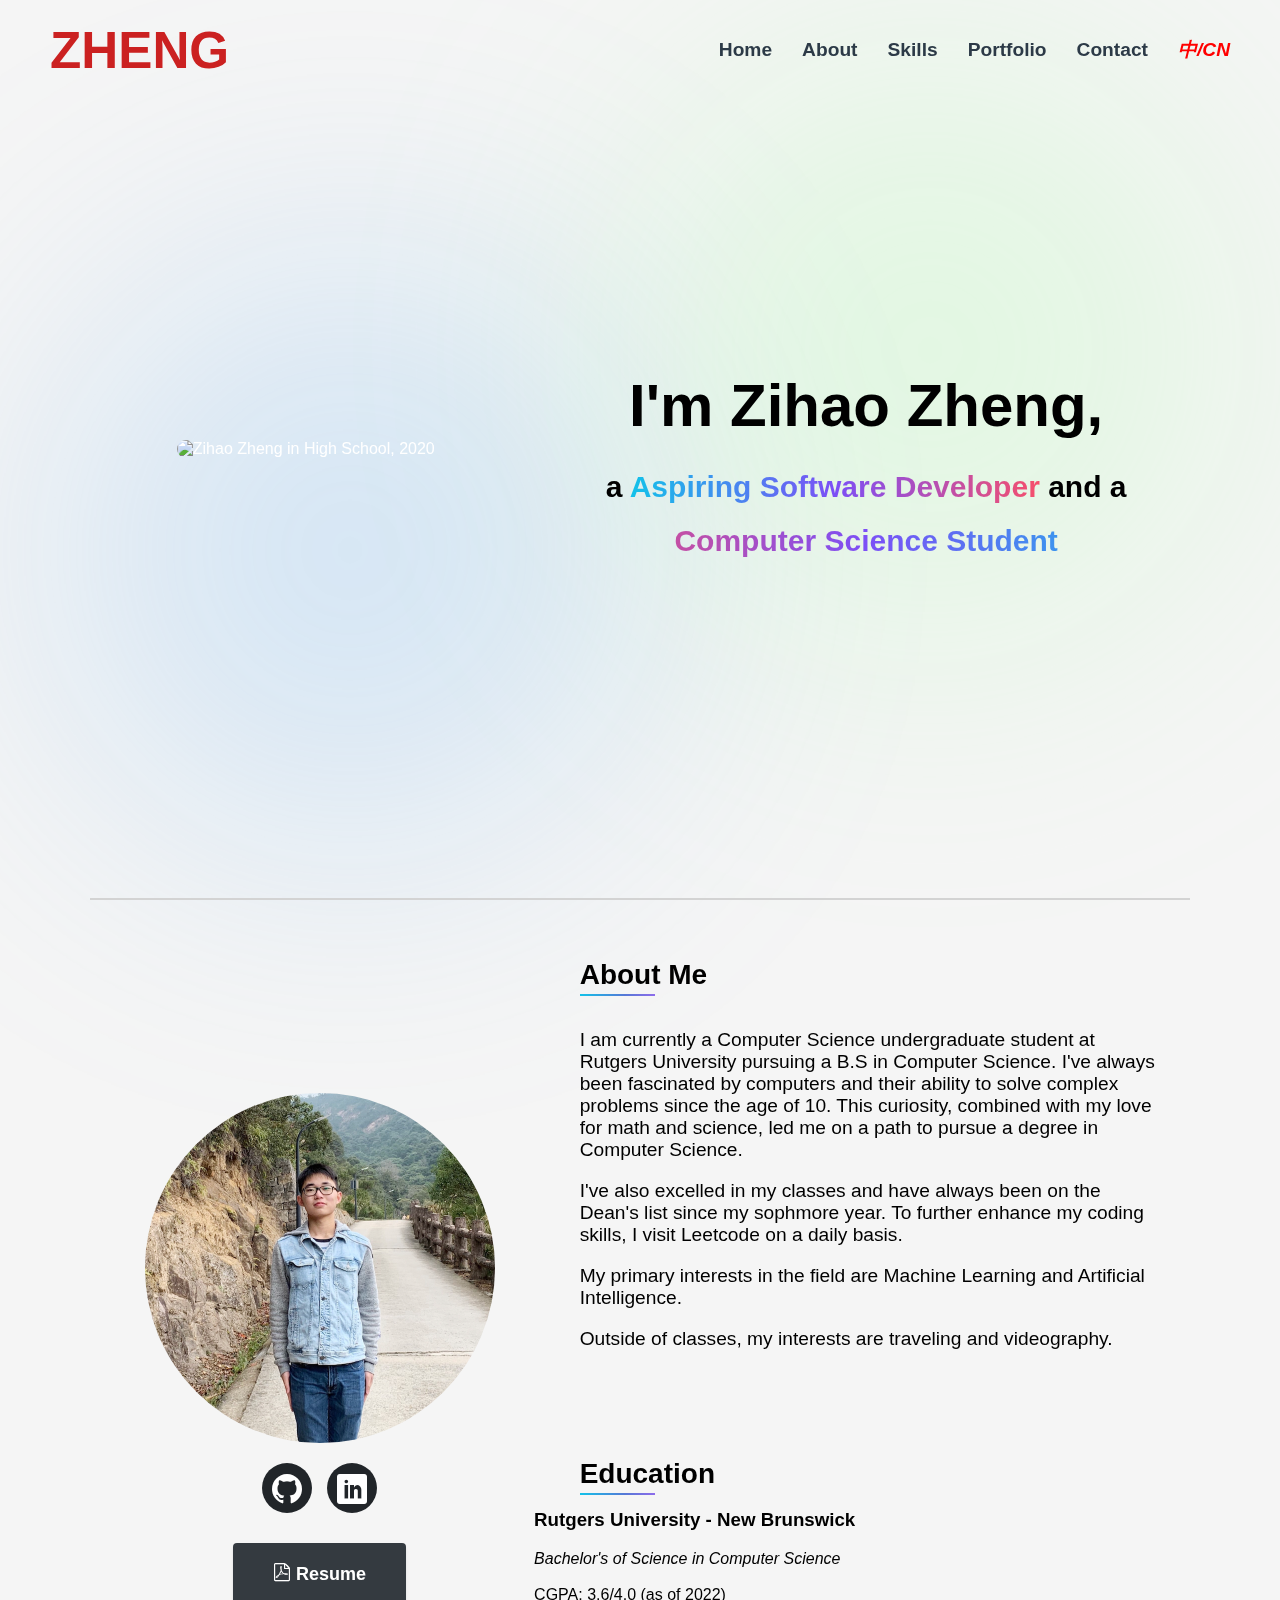
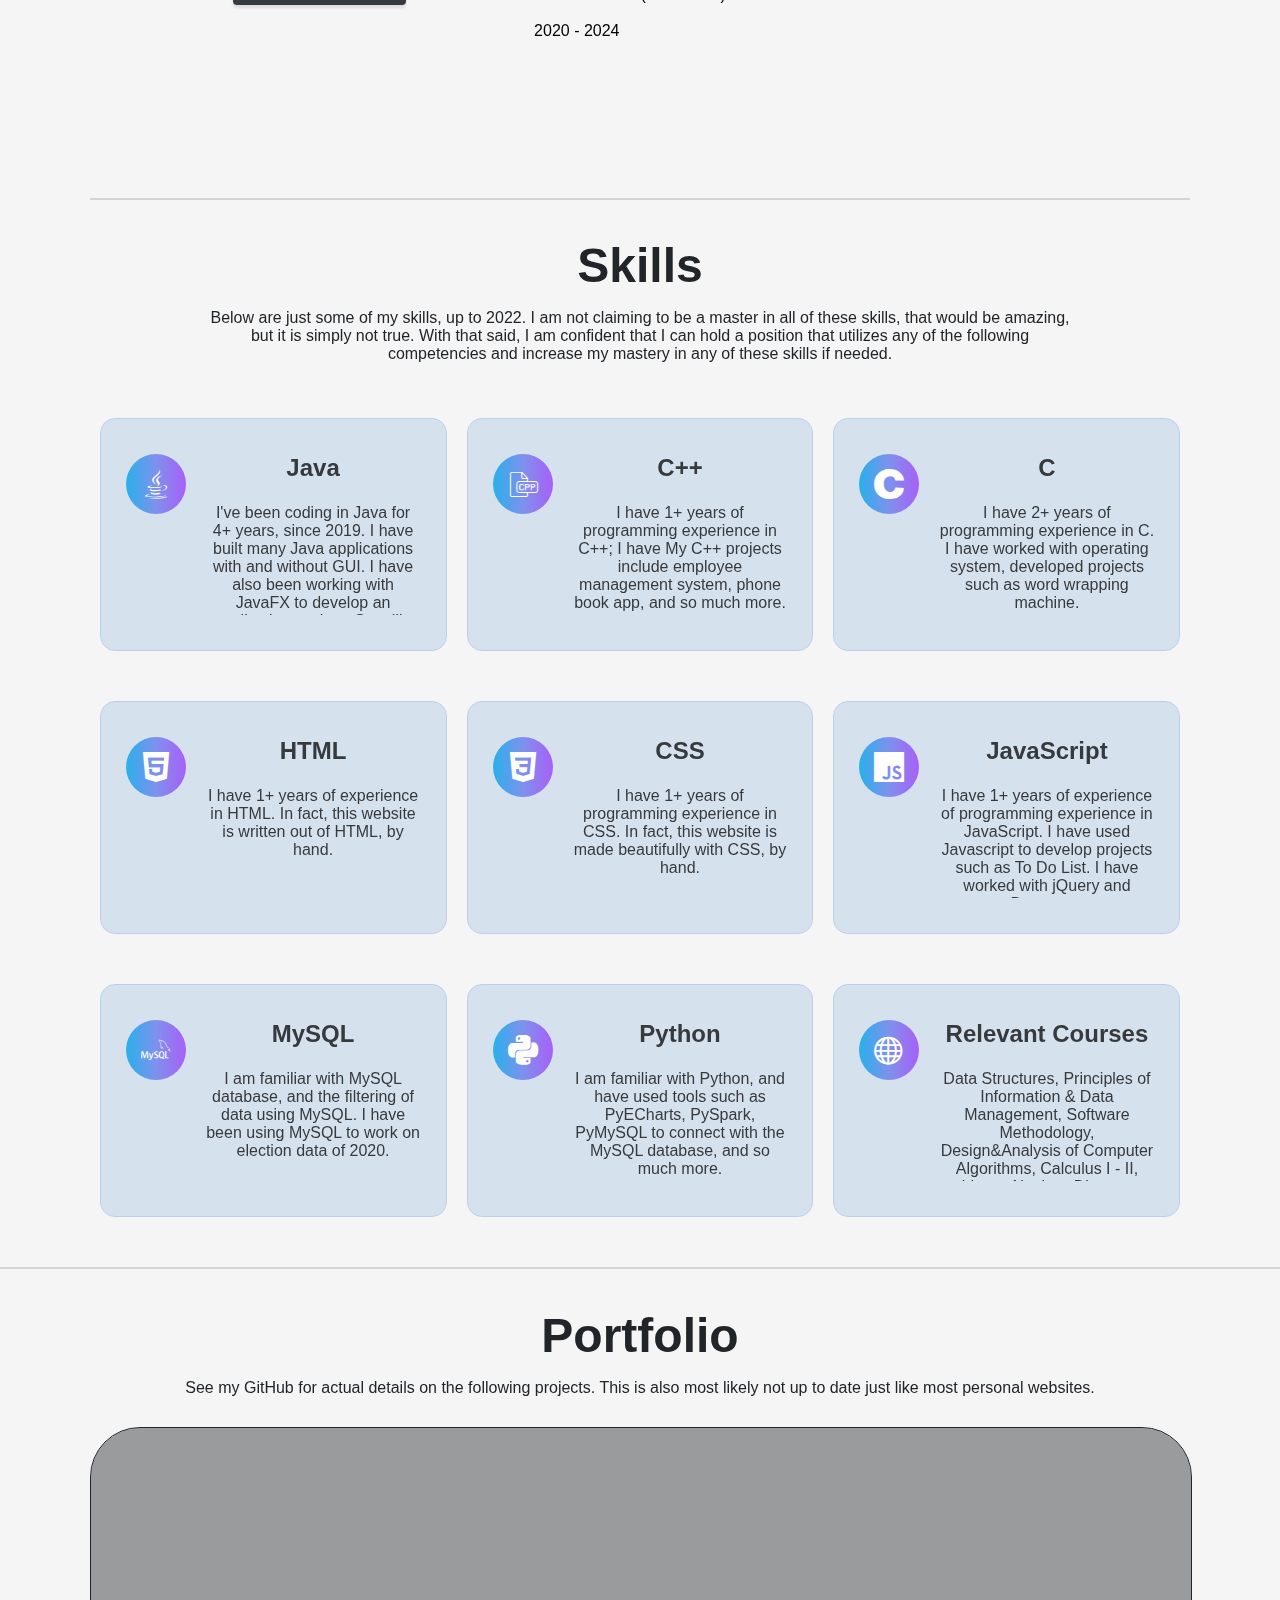
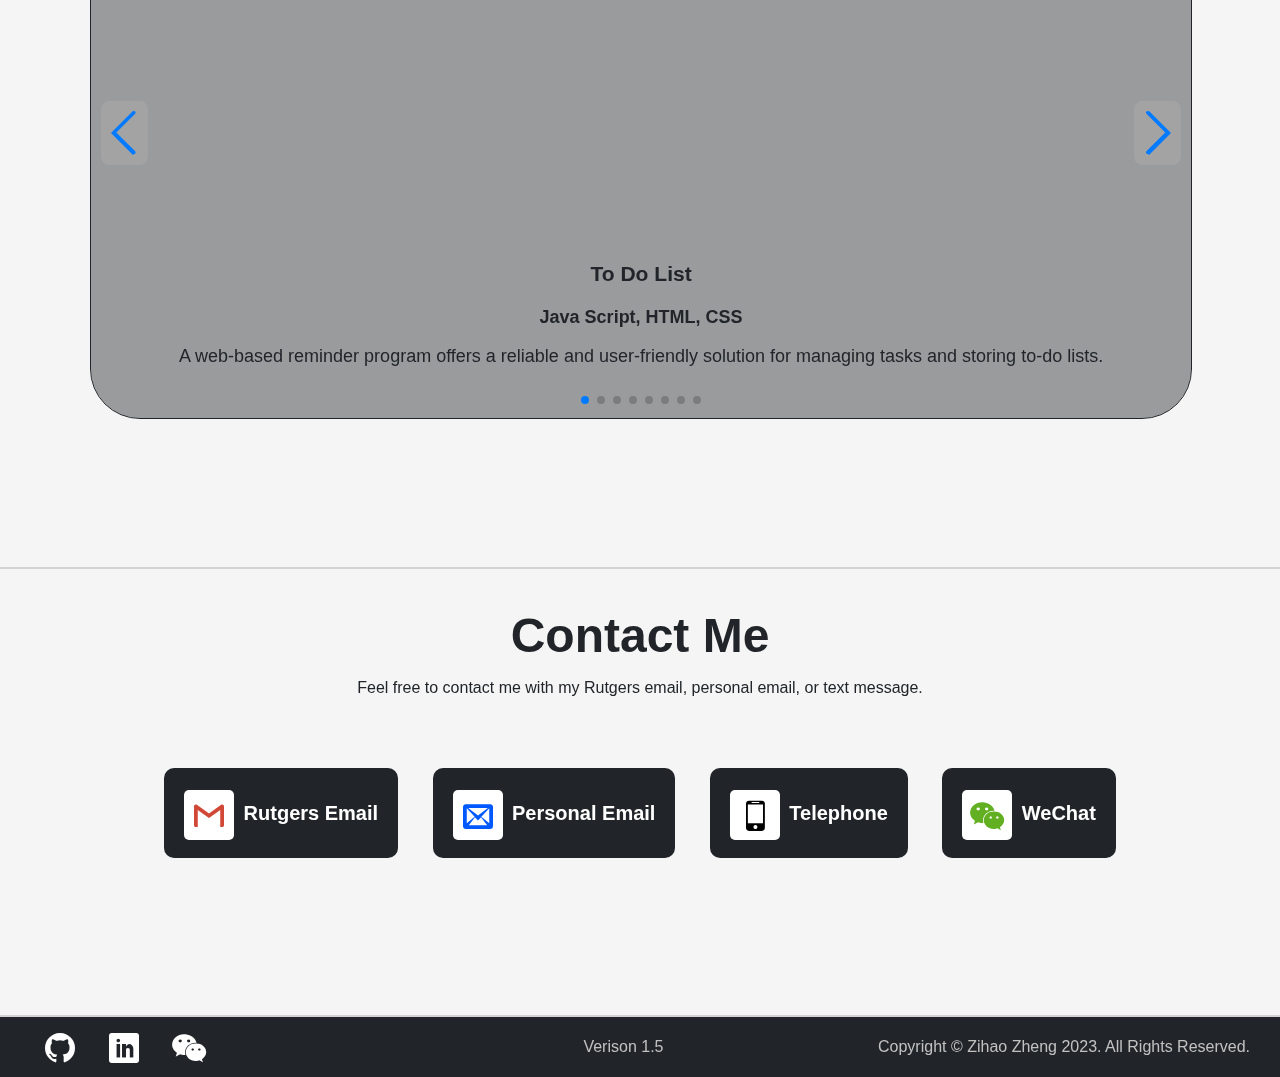
==== commit d0847c84: "v1.5.0" ====
--- a/index.html
+++ b/index.html
@@ -557,11 +557,17 @@
                             <li id="Portfolio_mobile">Portfolio</li>
                             <li id="Contact_mobile">Contact</li>
                             <li><a href="zh/" style="color:red;font-weight:bolder;">Chinese Site</a></li>
+                            <li>
+                                <a href="kr/" style="color:rgb(0, 187, 255);font-weight:bolder;">Korean Site
+                                    <i class="topright" style="width: 4rem;background-color: yellowgreen;color: black;right: 275px;">Beta</i>
+                                </a>
+                                
+                            </li>
                         </ol>
                     </dd>
                 </dl>
                 <dl>
-                    <dt>BETA features</dt>
+                    <dt>Entertainment</dt>
                     <dd style="margin: 0;">
                         <ol>
                             <li id="NONONO">
@@ -617,12 +623,12 @@
                 <option value="name">Check Zihao's Crush's Name</option>
                 <option value="birthday">Check Zihao's Crush's Birthday</option>
             </select>
-            <input style="height: 100px;width: 100%;font-size: 40px;margin-top: 60px;box-sizing: border-box;margin-right: 30px;" type="text" id="textInput" placeholder="">
+            <input style="height: 100px;width: 100%;font-size: 40px;margin-top: 60px;box-sizing: border-box;margin-right: 30px;" type="text" id="textInput" placeholder="Enter Name Here">
             <p id="tip" style="color: gray;font-size: 50px;"></p>
             <button style="height: 100px;width: 300px;font-size: 40px" onclick="check()">Check</button>
             
             <!-- feedback -->
-            <p id="feedback"></p>
+            <p id="feedback">Result will be displayed here.</p>
             
 
             <!-- exit button -->
@@ -642,11 +648,6 @@
             secretBox.addEventListener('touchmove',(e)=>
                 e.preventDefault()
             );
-            // document.addEventListener('touchstart', function(event) {
-            //     if (event.target.tagName.toLowerCase() === 'input' || event.target.tagName.toLowerCase() === 'textarea') {
-            //         event.preventDefault();
-            //     }
-            // }, { passive: false });
 
             const optionSelect = document.getElementById('optionSelect');
             const inputBox = document.getElementById('textInput');
@@ -657,13 +658,15 @@
 
 
             optionSelect.addEventListener('change', async function () {
-                feedback.textContent = "";
+                feedback.textContent = "Result will be displayed here.";
+                feedback.classList = '';
+                inputBox.value = '';
                 const selectedOption = optionSelect.value;
                 if (selectedOption === 'birthday') {
                     inputBox.setAttribute('placeholder', 'MMDDYYYY');
-                    tipBox.textContent ="";
+                    tipBox.textContent ="Example: July 4, 2002 = 07042002";
                 } else if (selectedOption === 'name') {
-                    inputBox.setAttribute('placeholder', '');
+                    inputBox.setAttribute('placeholder', 'Enter Name Here');
                     tipBox.textContent = "Format: two words with space in between, first letter of each word upper case"
                 }
             });
@@ -887,8 +890,8 @@
             
             
             <!-- Footer section content goes here -->
-            <span style="float: right;">Copyright &copy; Zihao Zheng 2022. All Rights Reserved.</span>
-            <span style="padding-left: 150px;">Verison 1.4</span>
+            <span style="float: right;">Copyright &copy; Zihao Zheng 2023. All Rights Reserved.</span>
+            <span style="padding-left: 150px;">Verison 1.5</span>
         </footer>
 </body>
 </html>
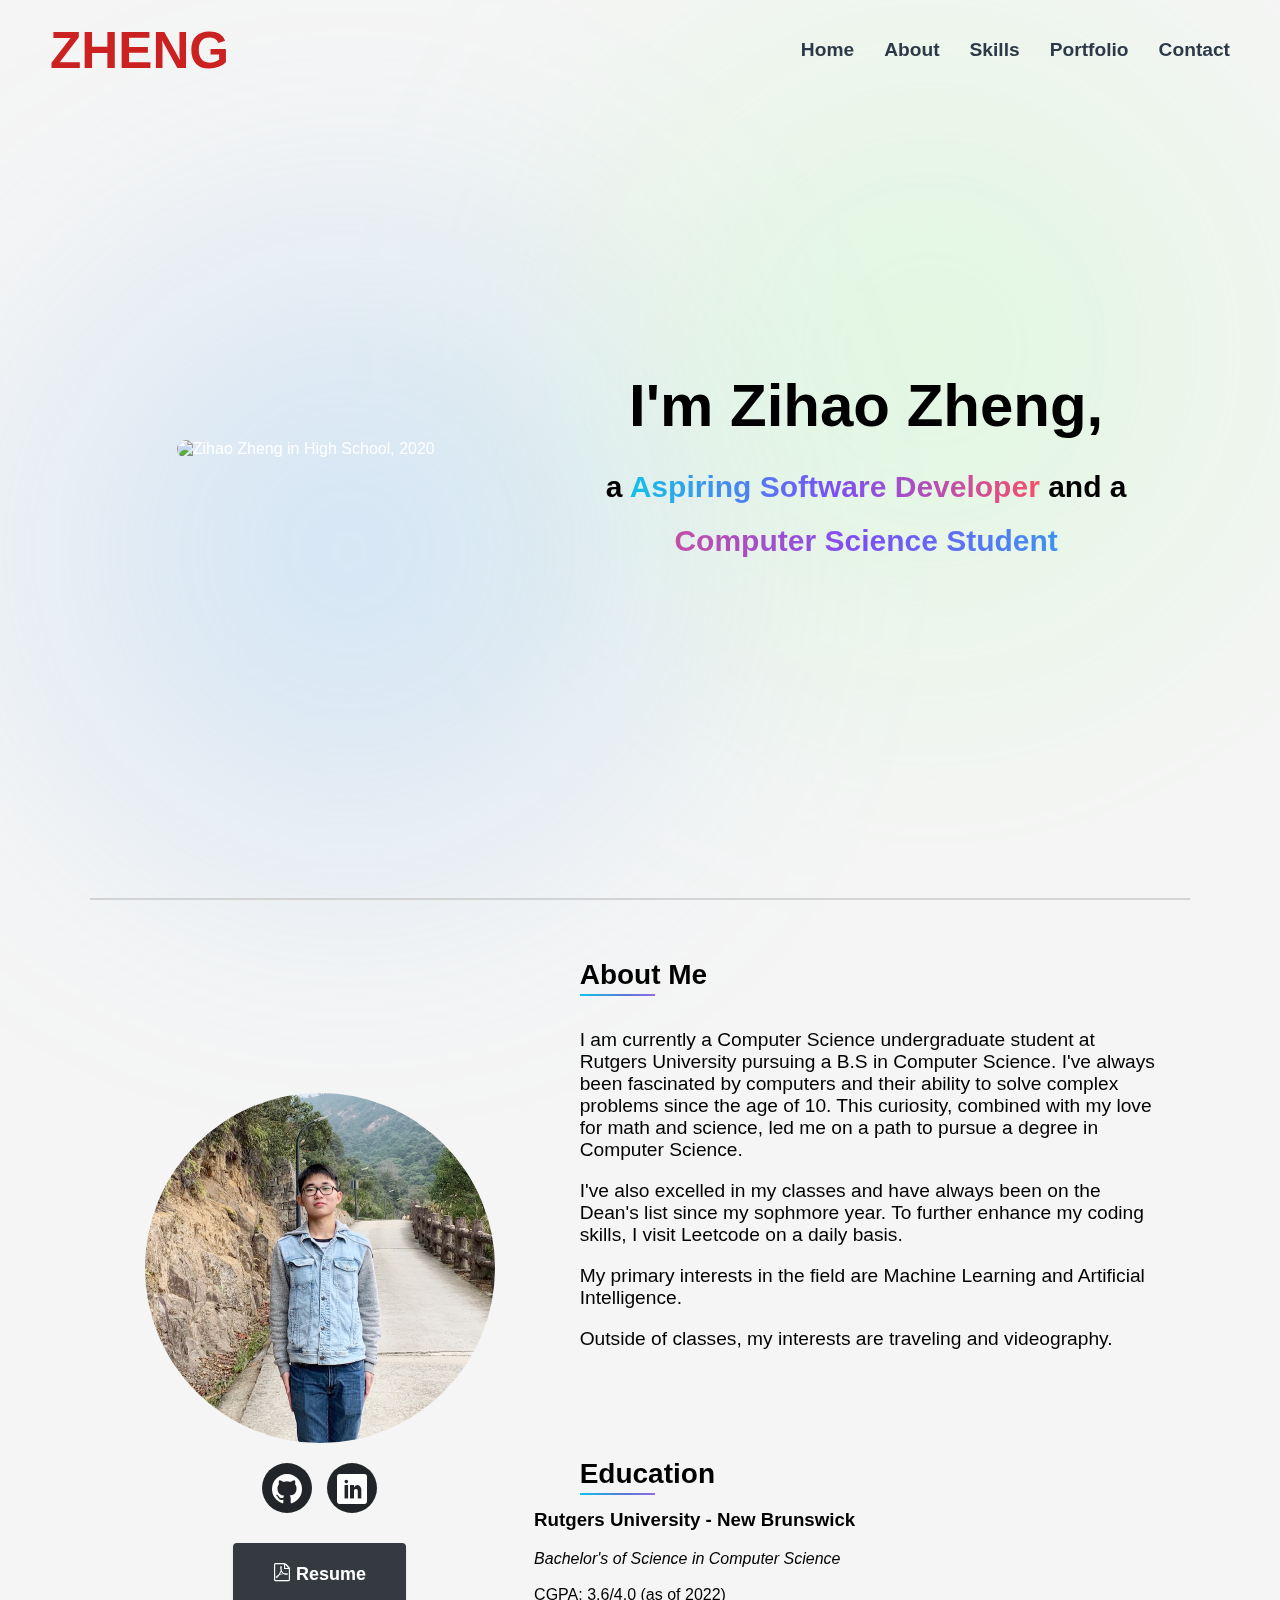
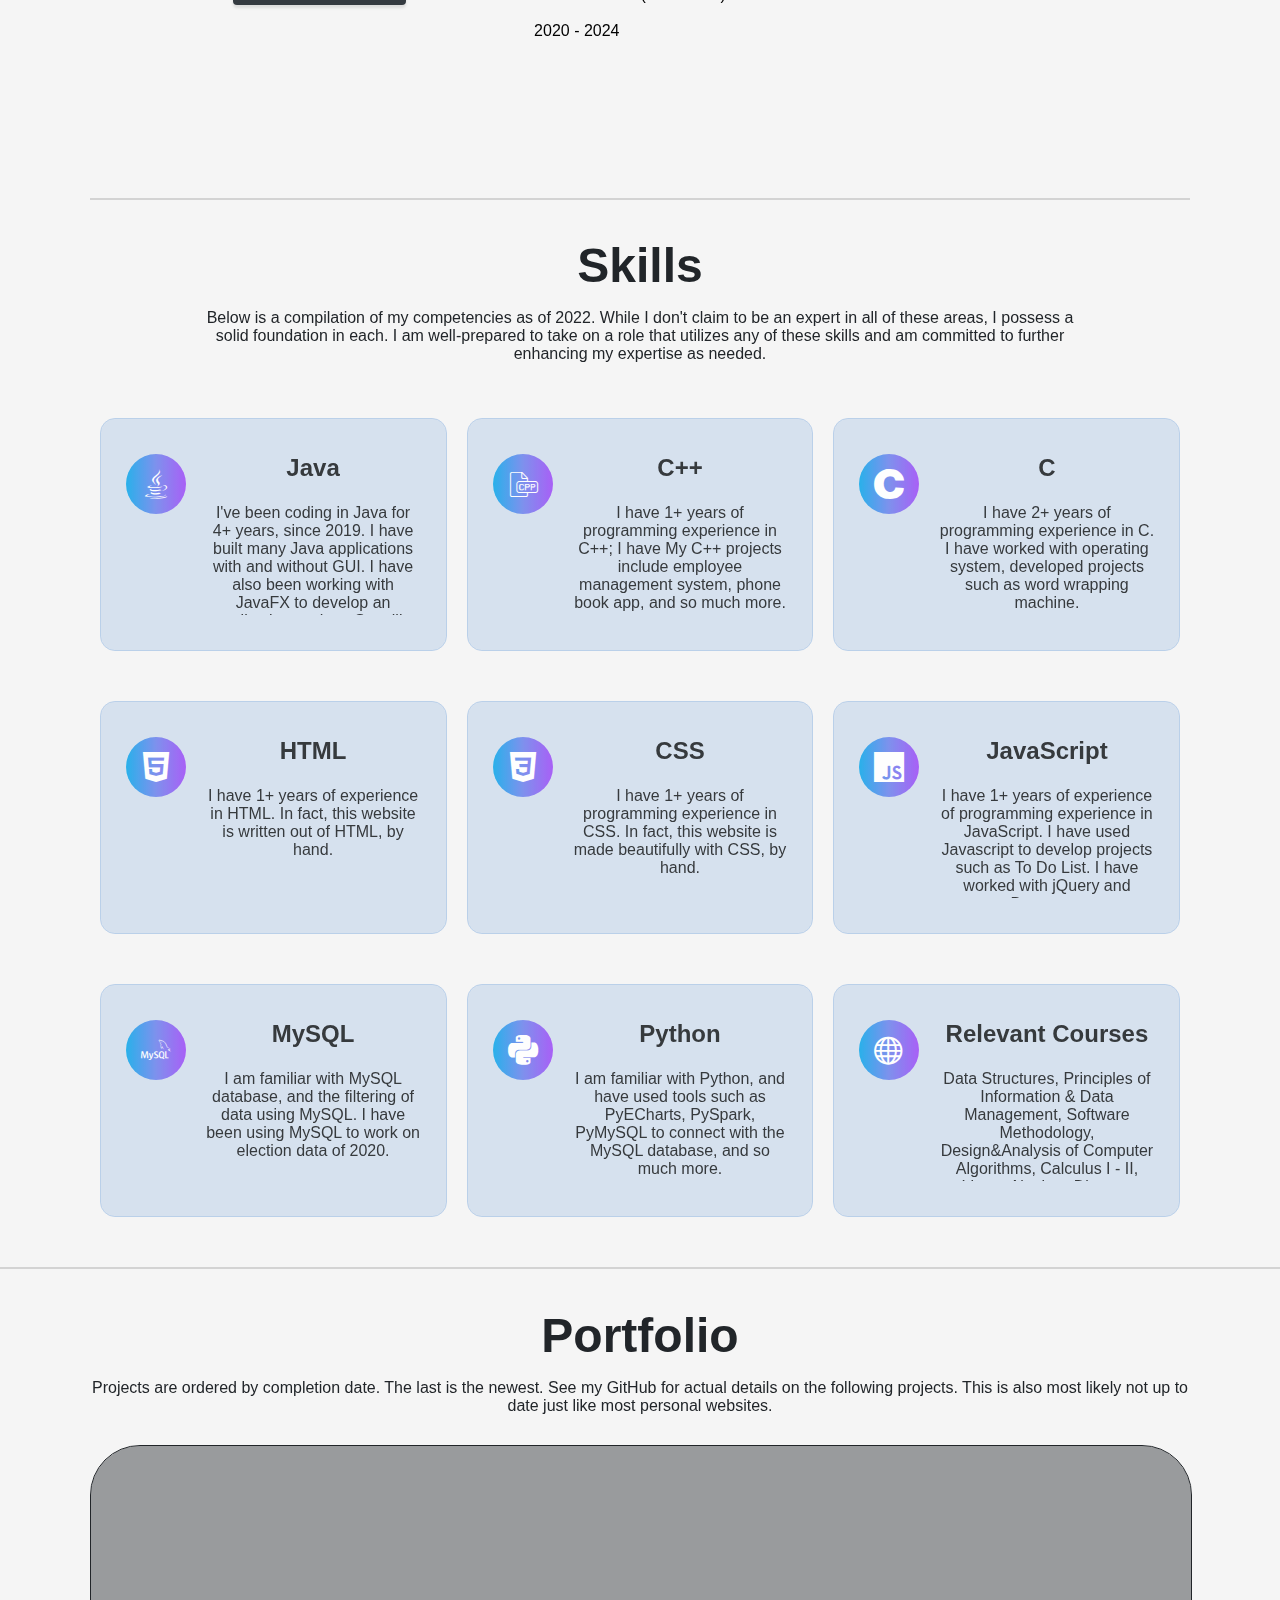
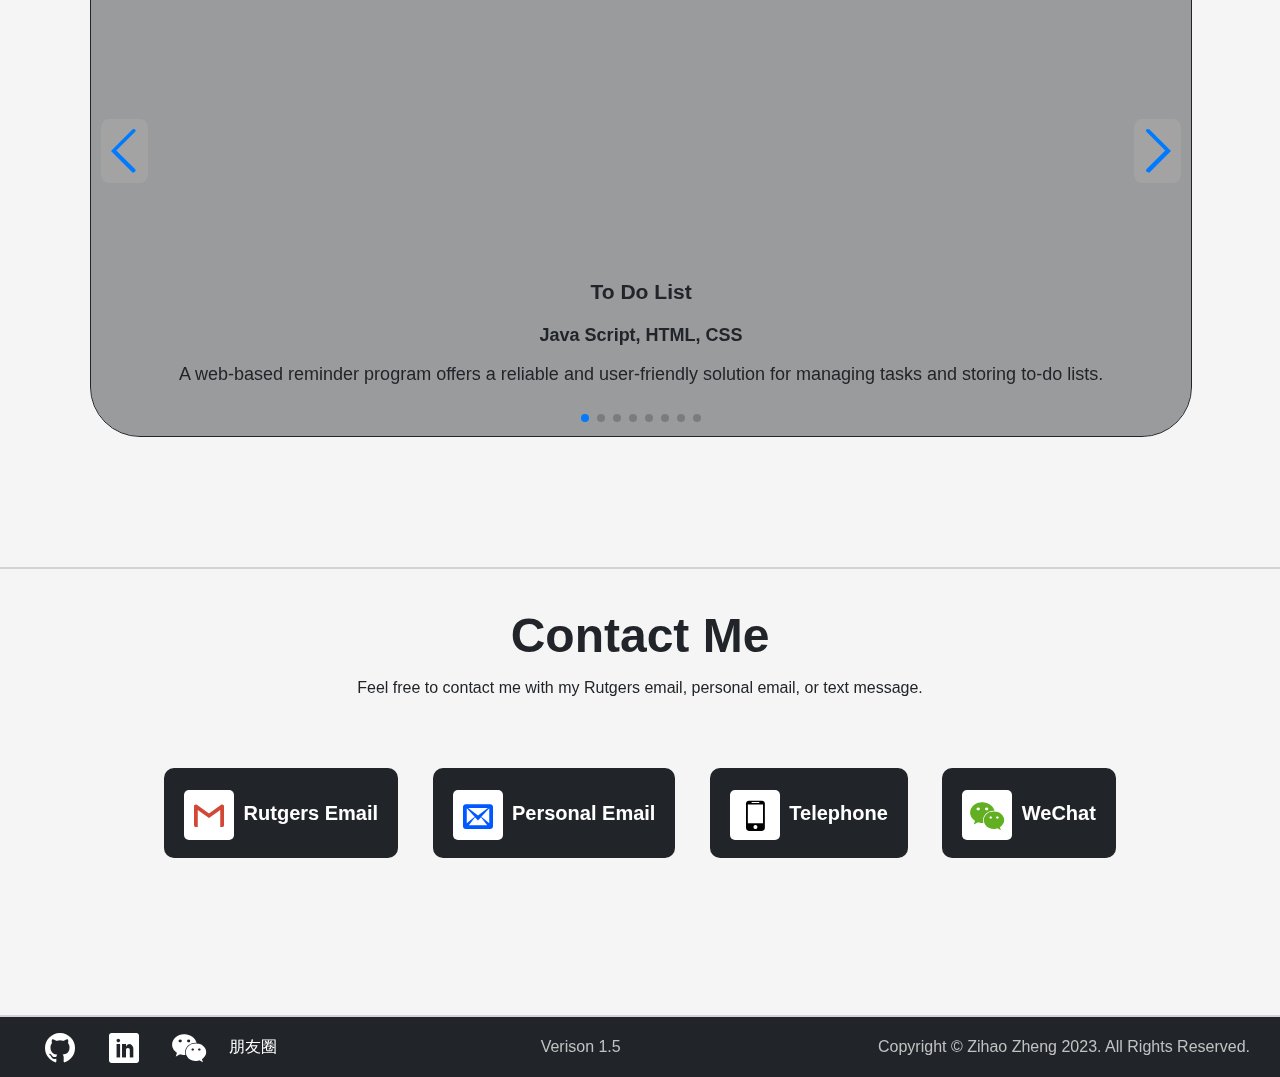
==== commit 575d4303: "Add files via upload" ====
--- a/index.html
+++ b/index.html
@@ -43,7 +43,7 @@
                 <li><a href="javascript:;" id="Skills">Skills</a></li>
                 <li><a href="javascript:;" id="Portfolio">Portfolio</a></li>
                 <li><a href="javascript:;" id="Contact">Contact</a></li>
-                <li><a href="zh/" style="color:red;font-weight:bolder;">中/CN</a></li>
+                <!-- <li><a href="zh/" style="color:red;font-weight:bolder;">中/CN</a></li> -->
             </ul>
             </nav>
 
@@ -154,7 +154,10 @@
                     <!-- head -->
                     <div class="head">
                         <h1>Skills</h1>
-                        <p>Below are just some of my skills, up to 2022. I am not claiming to be a master in all of these skills, that would be amazing, but it is simply not true. With that said, I am confident that I can hold a position that utilizes any of the following competencies and increase my mastery in any of these skills if needed.</p>
+                        <!-- <p>Below are just some of my skills, up to 2022. I am not claiming to be a master in all of these skills, that would be amazing, but it is simply not true. With that said, I am confident that I can hold a position that utilizes any of the following competencies and increase my mastery in any of these skills if needed.</p> -->
+                        <p>
+                            Below is a compilation of my competencies as of 2022. While I don't claim to be an expert in all of these areas, I possess a solid foundation in each. I am well-prepared to take on a role that utilizes any of these skills and am committed to further enhancing my expertise as needed.
+                        </p>
                     </div>
                     <!-- body -->
                     <div class="body">
@@ -276,7 +279,7 @@
                 <div class="container">
                     <div class="head">
                         <h1>Portfolio</h1>
-                        <p>See my GitHub for actual details on the following projects. This is also most likely not up to date just like most personal websites.</p>
+                        <p>Projects are ordered by completion date. The last is the newest. See my GitHub for actual details on the following projects. This is also most likely not up to date just like most personal websites.</p>
                     </div>
                     <div class="body">
                         <!-- Swiper -->
@@ -574,6 +577,10 @@
                                 정지호의 비밀(Don't click me)
                                 <i class="topright">NEW</i>
                             </li>
+                            <li id="">
+                                <a href="https://zhengzihao2002.github.io/pengyouquan/">生活碎片</a>
+                                <i class="topright" style="right: 320px;">NEW</i>
+                            </li>
                             <li id="exo1" style="word-break: break-word; white-space: normal;overflow: visible;line-height: 1.2;">
                                 Baby, Don't Cry (인어의 눈물)  - EXO(엑소)
                                 <i class="topright" style="width: 6rem;top:-20px;right:10px;background-color: paleturquoise;color: black;">MUSIC</i>
@@ -656,6 +663,20 @@
 
             tipBox.textContent = "Format: two words with space in between, first letter of each word upper case"
 
+            let array1 = [
+                "My mind is blown. How did you know?",
+                "You read my mind like a book!",
+                "You are correct!",
+                "Zihao gives you a round of applause!",
+            ];
+            let array2 = [
+                "Incorrect. Try again.",
+                "You are wrong. Try again.",
+                "Nope. Good luck next time.",
+                "I think you need hints. Text Zihao for hints."
+            ];
+
+
 
             optionSelect.addEventListener('change', async function () {
                 feedback.textContent = "Result will be displayed here.";
@@ -685,29 +706,50 @@
                 const birthday = document.getElementById('textInput').value;
                 const hashedBirthday = await hashUsingWebCrypto(birthday);
 
+                const min1 = 1;
+                const max4 = 4;
+                const randomNum1To4 = Math.floor(Math.random() * (max4 - min1 + 1)) + min1;
+
+
                 const feedbackElement = document.getElementById('feedback');
                 if (hashedBirthday === expectedHash) {
-                    feedbackElement.innerText = "You are correct!";
+                    feedbackElement.innerText = array1[randomNum1To4-1];
                     feedbackElement.classList.remove('incorrect');
                     feedbackElement.classList.add('correct');
                 } else {
-                    feedbackElement.innerText = "You are wrong. Try again.";
+                    feedbackElement.innerText = array2[randomNum1To4-1];
                     feedbackElement.classList.remove('correct');
                     feedbackElement.classList.add('incorrect');
                 }
             }
             async function checkName() {
+                // if user follows the format
                 const expectedHash = "bb6f4d1a4ddad892c1dd1c035ab08291c34fea3ead211242842c0a420553a4ae";
+                // tries to unformat user's value and compare with our unformated answer
+                const secondExpectedHash = 'c27dc299a7be0e6ab2d8d1666551e42d67e219be577133ab82a2c1c2972663d4'
+
                 const name = document.getElementById('textInput').value;
                 const hashedName = await hashUsingWebCrypto(name);
 
+                // Step 1: Remove spaces in between
+                let stringWithoutSpacesInBetween = name.replace(/\s+/g, '');
+                // Step 2: Trim spaces in the front and end
+                let trimmedString = stringWithoutSpacesInBetween.trim();
+                // Step 3: Convert to lowercase
+                let unformatedHashedName = trimmedString.toLowerCase();
+                const hashedName2 = await hashUsingWebCrypto(unformatedHashedName);
+
+                const min1 = 1;
+                const max4 = 4;
+                const randomNum1To4 = Math.floor(Math.random() * (max4 - min1 + 1)) + min1;
+
                 const feedbackElement = document.getElementById('feedback');
-                if (hashedName === expectedHash) {
-                    feedbackElement.innerText = "You are correct!";
+                if (hashedName === expectedHash || hashedName2===secondExpectedHash) {
+                    feedbackElement.innerText = array1[randomNum1To4-1];
                     feedbackElement.classList.remove('incorrect');
                     feedbackElement.classList.add('correct');
                 } else {
-                    feedbackElement.innerText = "You are wrong. Better luck next time.";
+                    feedbackElement.innerText = array2[randomNum1To4-1];
                     feedbackElement.classList.remove('correct');
                     feedbackElement.classList.add('incorrect');
                 }
@@ -799,6 +841,8 @@
                 // document.documentElement.style.overflow = 'auto';
             });
             
+
+            var mobileTip = $(".mobile_tip");
             $("#Home_mobile").on("click", function() {
                 // Code to execute before scrollTop animation
                 $("#modalOverlay").css("display", "none");
@@ -809,6 +853,10 @@
                 $("body,html").stop().animate({
                     scrollTop: 0
                 });
+
+                mobileTip.eq(0).toggleClass('showText');
+                mobileTip.eq(1).toggleClass('showText');
+                $(".icon-arrow-right2").toggleClass('showText');
             });
 
             $("#About_mobile").on("click", function() {
@@ -821,6 +869,10 @@
                 $("body,html").stop().animate({
                     scrollTop: $(".info").offset().top - 50
                 });
+
+                mobileTip.eq(0).toggleClass('showText');
+                mobileTip.eq(1).toggleClass('showText');
+                $(".icon-arrow-right2").toggleClass('showText');
             });
 
             $("#Skills_mobile").on("click", function() {
@@ -833,6 +885,10 @@
                 $("body,html").stop().animate({
                     scrollTop: $(".skill").offset().top - 50
                 });
+
+                mobileTip.eq(0).toggleClass('showText');
+                mobileTip.eq(1).toggleClass('showText');
+                $(".icon-arrow-right2").toggleClass('showText');
             });
 
             $("#Portfolio_mobile").on("click", function() {
@@ -845,6 +901,10 @@
                 $("body,html").stop().animate({
                     scrollTop: $(".portfolio").offset().top - 50
                 });
+
+                mobileTip.eq(0).toggleClass('showText');
+                mobileTip.eq(1).toggleClass('showText');
+                $(".icon-arrow-right2").toggleClass('showText');
             });
 
             $("#Contact_mobile").on("click", function() {
@@ -857,11 +917,29 @@
                 $("body,html").stop().animate({
                     scrollTop: $(".contact").offset().top + 5
                 });
+
+                mobileTip.eq(0).toggleClass('showText');
+                mobileTip.eq(1).toggleClass('showText');
+                $(".icon-arrow-right2").toggleClass('showText');
             });
 
             $("#NONONO").on("click",function(){
-                // $("#secretBox").css("display","block")
-                $('#secretBox').fadeIn(200);// 0.3秒
+
+                const currentDate = new Date();
+                const currentDayOfWeek = currentDate.getDay(); // 0 is Sunday, 1 is Monday, ..., 6 is Saturday
+                const currentDayOfMonth = currentDate.getDate();
+                if (!(currentDayOfWeek === 4 || currentDayOfMonth === 19)) {
+                    let input = prompt("This feature is only available on the 4th day of the week (Thursday) or the 19th day of the month.\n\nTo override this obstacle, enter a 3 digit passcode (lucky number). If the entered passcode is correct, you'll be automatically directed to the page, or else nothing will happen");
+
+                    if(input!=null && input=="419"){
+                        $('#secretBox').fadeIn(200);// 0.3秒
+                    }
+                }else{
+                    // $("#secretBox").css("display","block")
+                    $('#secretBox').fadeIn(200);// 0.3秒
+                }
+
+                
             });
 
         </script>
@@ -885,13 +963,18 @@
                         <span class="social_icons icon-wechat"></span>
                     </a>
                 </li>
+                <li>
+                    <a href="https://zhengzihao2002.github.io/pengyouquan/" class="social" target="_blank">
+                        <span class="" style="color: white;">朋友圈</span>
+                    </a>
+                </li>
             </ul>
 
             
             
             <!-- Footer section content goes here -->
             <span style="float: right;">Copyright &copy; Zihao Zheng 2023. All Rights Reserved.</span>
-            <span style="padding-left: 150px;">Verison 1.5</span>
+            <span style="padding-left: 0;">Verison 1.5</span>
         </footer>
 </body>
 </html>
--- a/CSS/style.css
+++ b/CSS/style.css
@@ -66,6 +66,9 @@
     }
 }
 
+.scrolled::before{
+    background: linear-gradient(to right, #bedcff, #b2f9f2);
+}
 header{
     display: flex;
     justify-content: space-between;
@@ -92,7 +95,11 @@
     z-index: 5;
 }
 
-
+.clearfix::after {
+    content: "";
+    display: table;
+    clear: both;
+}
 
 .logo {
     font-family: 'Brush Script','Segoe UI', Tahoma, Geneva, Verdana, sans-serif;
@@ -113,6 +120,7 @@
 nav>ul>li>a{
     transition: font-size 0.2s ease-in-out;
     transition: background-color 0.2s ease-in-out;
+    transition: all 0.6s;
 }
 
 
@@ -123,10 +131,12 @@
     align-items: center;
     margin: 0;
     padding: 0;
+    transition: all 2.3s;
 }
 
 nav li {
     margin-left: 30px;
+    transition: all 0.5s;
 }
 
 nav li:first-child {
@@ -141,6 +151,8 @@
     color: #2C3A47;
     /* color: #7da7ce; */
     position: relative;
+
+    transition: all 1.3s;
 }
 
 nav a::before {
@@ -150,23 +162,29 @@
     left: 0;
     width: 0%;
     height: 3px;
-    background: linear-gradient(to right, #243B55, #21897E); /* Blue to Green gradient */
-    transition: width 0.3s;
+    background:black;
+    /* background: linear-gradient(to right, #243B55, #21897E); Blue to Green gradient */
+    transition: all 1.3s;
+    
 }
 nav a.darkmode::before{
     background: linear-gradient(to right, #cf3f3f, #3d7cc7); 
 
 }
 
-nav>ul>li:last-child>a{
+/* nav>ul>li:last-child>a{
     font-style: italic;
-}
-nav>ul>li:last-child>a:hover::before{
+} */
+/* nav>ul>li:last-child>a:hover::before{
     width: 0;
-}
-
-nav a:hover::before {
+} */
+
+/* nav a:hover::before {
     width: 100%;
+} */
+nav li:hover {
+    /* width: 100%; */
+    transform: scale(1.2);
 }
 nav li.active a::before {
     width: 100%;
@@ -178,8 +196,8 @@
         min-height: 0vh;
     }
     .intro{
-        padding-top: 100px;
-        padding-bottom: 100px;
+        padding-top: 200px;
+        padding-bottom: 200px;
     }
     body header nav{
         display: none;
@@ -188,6 +206,14 @@
        width: 100%; 
        text-align: center;
     }
+    .contact .body{
+        display: block;
+        height: fit-content;
+        margin-bottom: 5vh;
+    }
+    .proj-exp h4{
+        display: none;
+    }
 }
 @media (orientation:landscape){
     .info,.skill,.portfolio {
@@ -198,6 +224,12 @@
     }
     #openModal{
         display: none;
+    }
+    .contact .body{
+        height: 25vh;
+    }
+    .proj-exp h4{
+        display: block;
     }
 }
 /* section 1 */
@@ -646,17 +678,43 @@
     z-index: 2000;
 
     transition: transform 0.2s; /* Smooth transition when pausing */
+    user-select: none;
 }
 #modalOverlay {
     display: none;
     position: fixed;
     top: 0;
     left: 0;
-    width: 100%;
-    height: 100%;
+    /* width: 100%;
+    height: 100%; */
+    width: 100vw;
+    height: 100vh;
     background-color: rgba(0, 0, 0, 0.6);
     z-index: 1000;
     /* Ensure the overlay is above other content */
+}
+.contentWrapper{
+    padding-top: 16px;
+}
+dl{
+    margin-top: 0;
+}
+.topright{
+    position: absolute;
+    top: 10px;
+    right: 30px;
+    background-color: rgb(222, 72, 72);
+
+    height: 3rem;
+    line-height: 3rem;
+
+    width: 5rem;
+    font-size: 1.6rem;
+    border-radius: 1rem;
+    color: white;
+    font-weight: bold;
+    font-style: normal;
+    text-align: center;
 }
 .modContainer{
     padding-top:40vh;
@@ -668,6 +726,15 @@
     text-align: center;
     display: block;
     font-size: 50px;
+    opacity: 0;
+}
+#modalOverlay p.showText,#modalOverlay em.showText{
+    transition: opacity 0.6s ease-in; 
+    -webkit-transition: opacity .6s ease-in;
+    opacity: 1;
+}
+.icon-arrow-right2{
+    opacity: 0;
 }
 #modalOverlay em{
     display: block;
@@ -675,6 +742,7 @@
     text-align: center;
     font-size: 75px;
 }
+
 #modalContent {
     position: fixed;
     height: 100vh;
@@ -684,9 +752,12 @@
     /* Ensure the modal is above the overlay */
     color:black;
     top: 0;
+    /* hide it to the right */
     right: -60vw;
     transition: right 0.12s ease;
-    overflow: auto;
+    overflow-x: hidden;
+    overflow-y: auto;
+    user-select: none;
 }
 #modalContent ol{
     list-style:none;
@@ -720,12 +791,14 @@
     margin-top: 10px;
     font-size: 45px;
 }
-
-.correct {
+#feedback{
+    color: black;
+}
+#secretBox p.correct {
     color: green;
 }
 
-.incorrect {
+#secretBox p.incorrect {
     color: red;
 }
 #secretBox {
@@ -760,6 +833,9 @@
     100%{
         transform: rotate(360deg);
     }
+}
+.not-highlightable {
+    user-select: none;
 }
 
 
@@ -779,6 +855,7 @@
     line-height: 60px;
 
     text-align: center;
+    overflow: hidden;
 }
 footer>ul.horizontal{
     margin: 0;
@@ -806,7 +883,7 @@
     text-align: center;
 }
 .contact .body{
-    height: 25vh;
+    /* height: 25vh; */
 }
 .contact .horizontal{
     width: 100%;
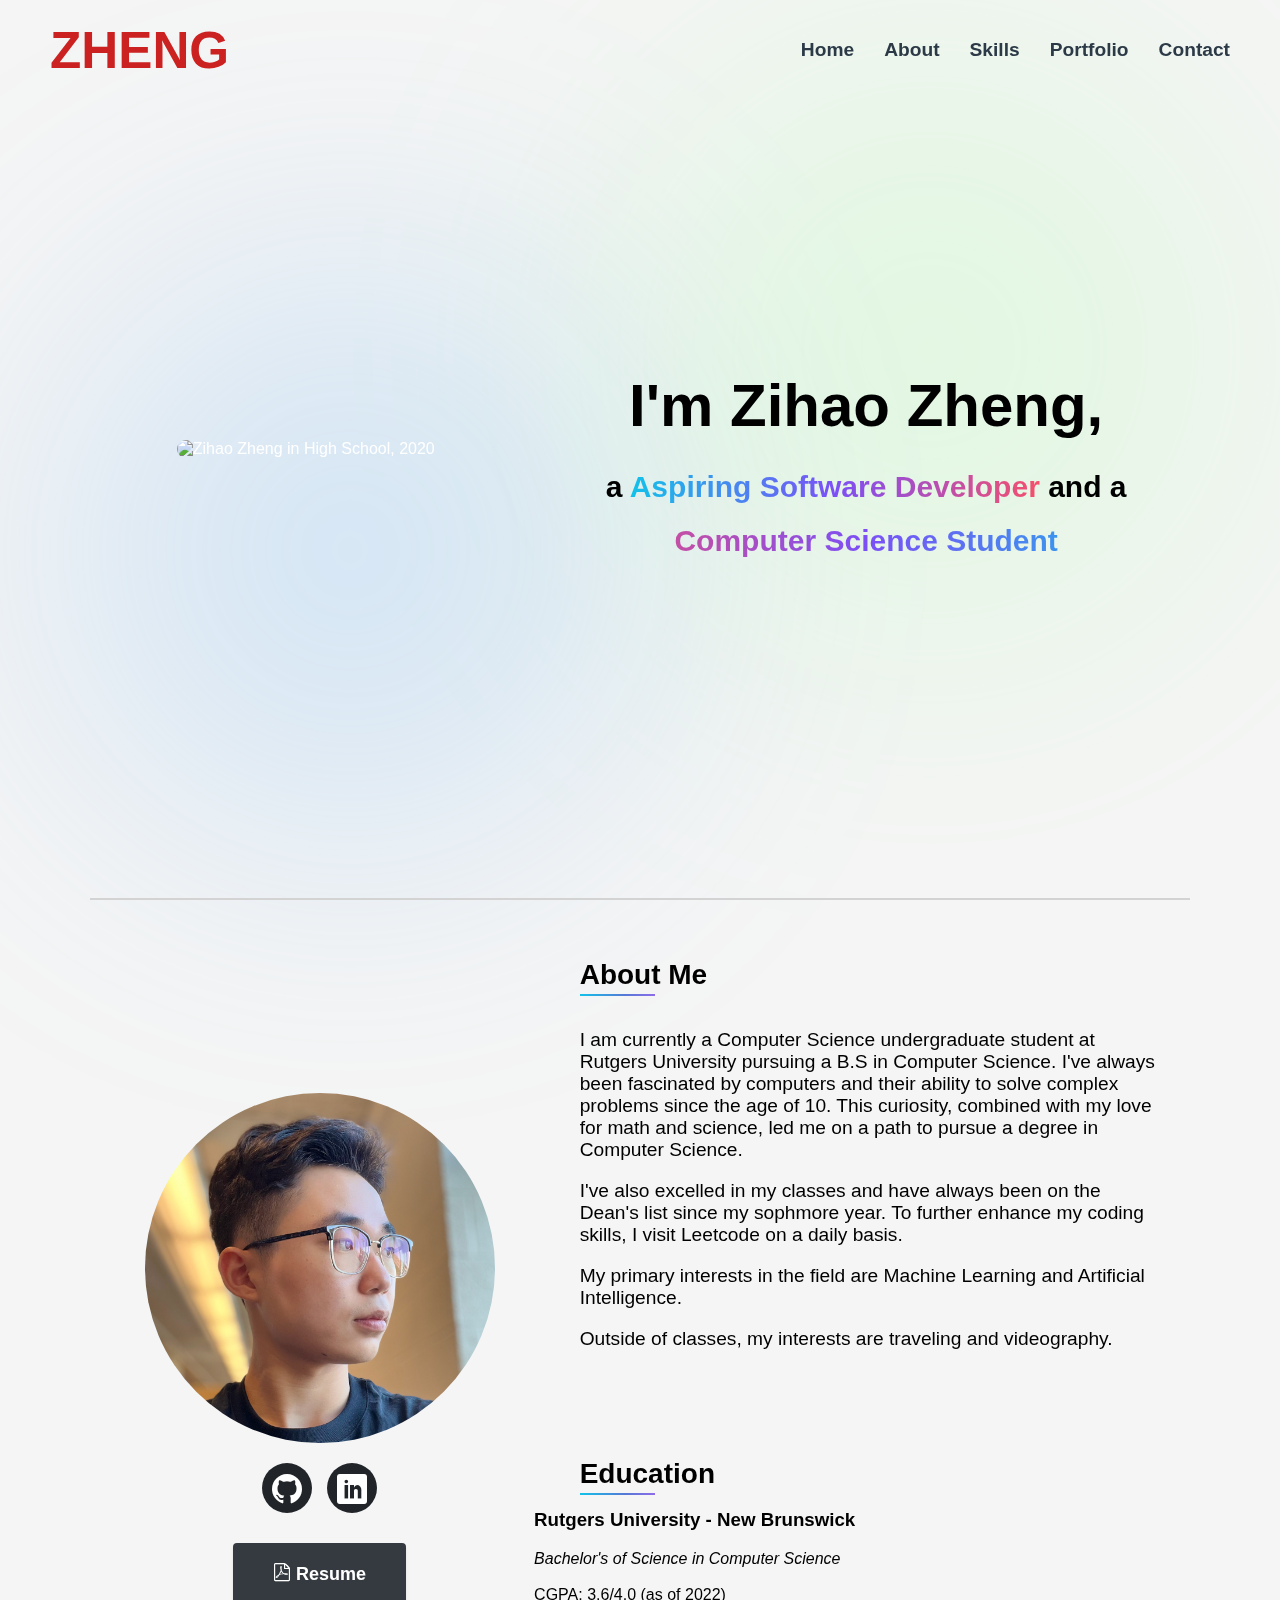
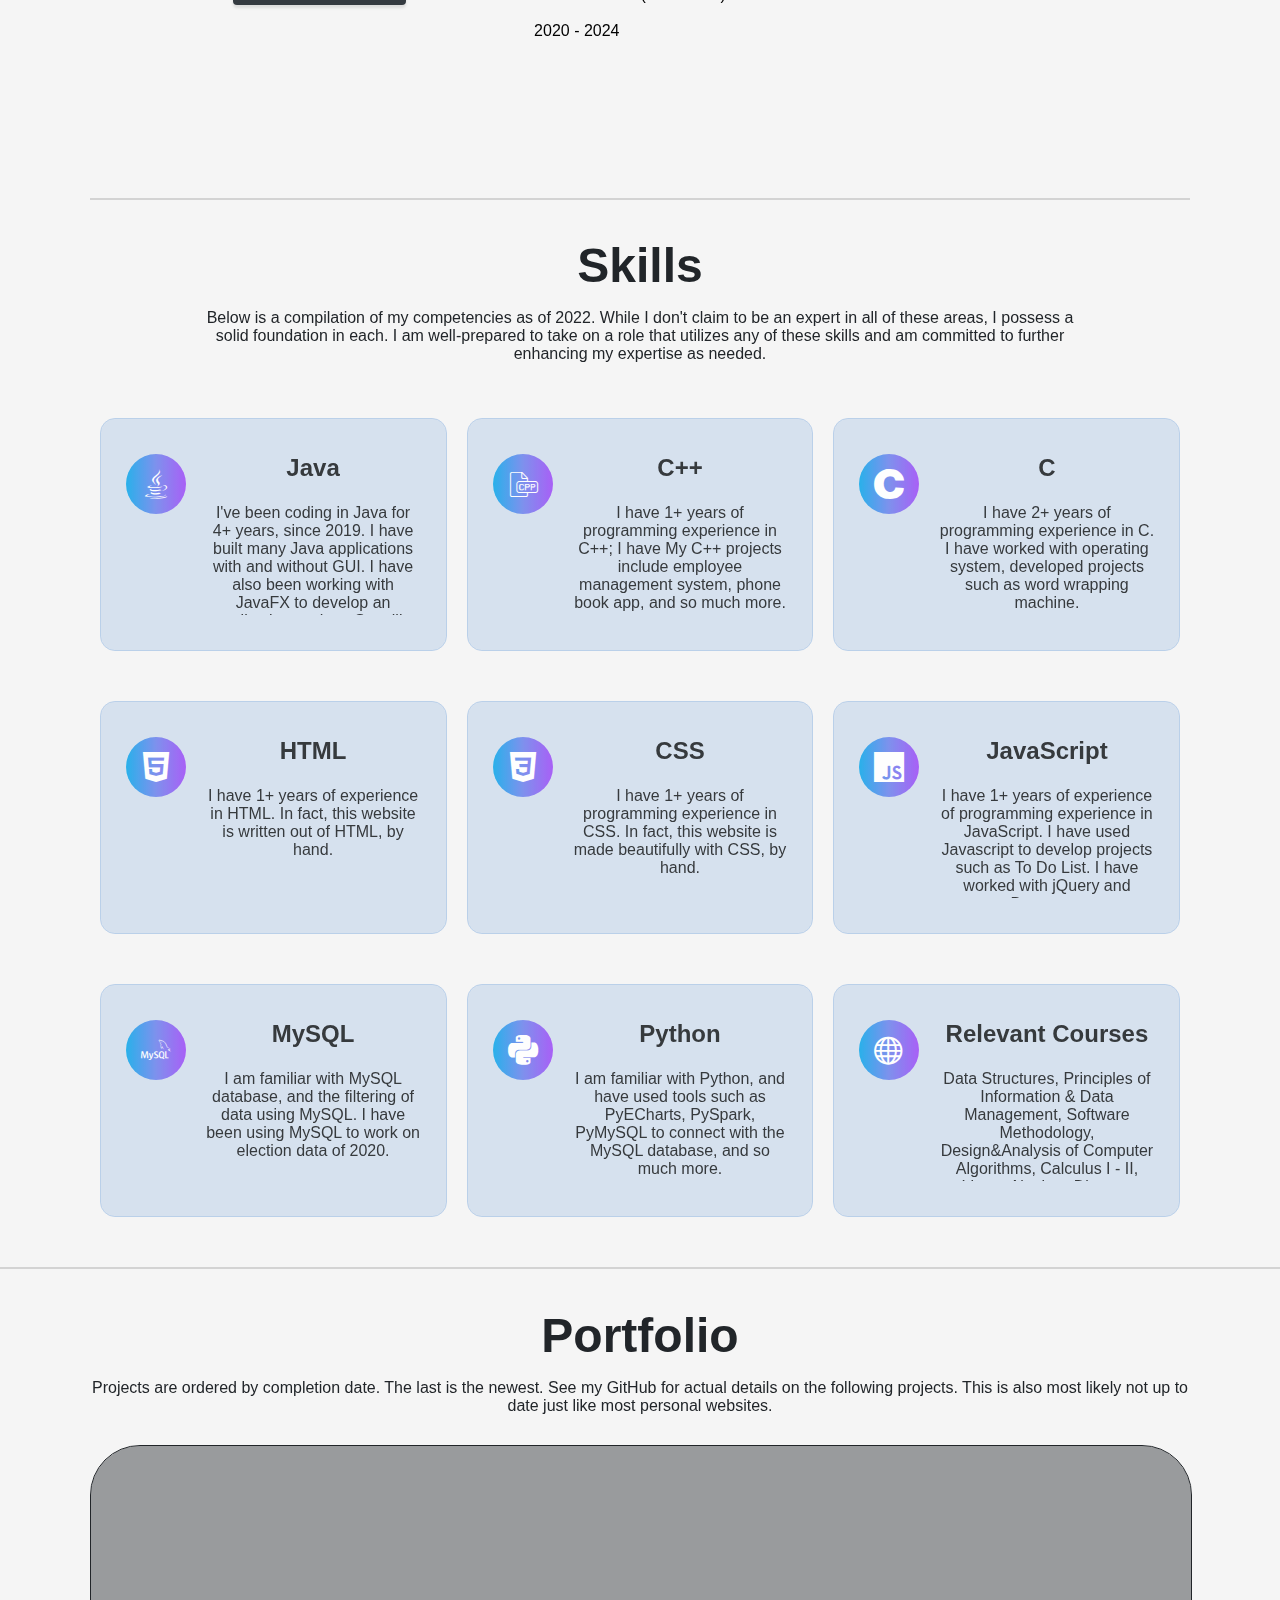
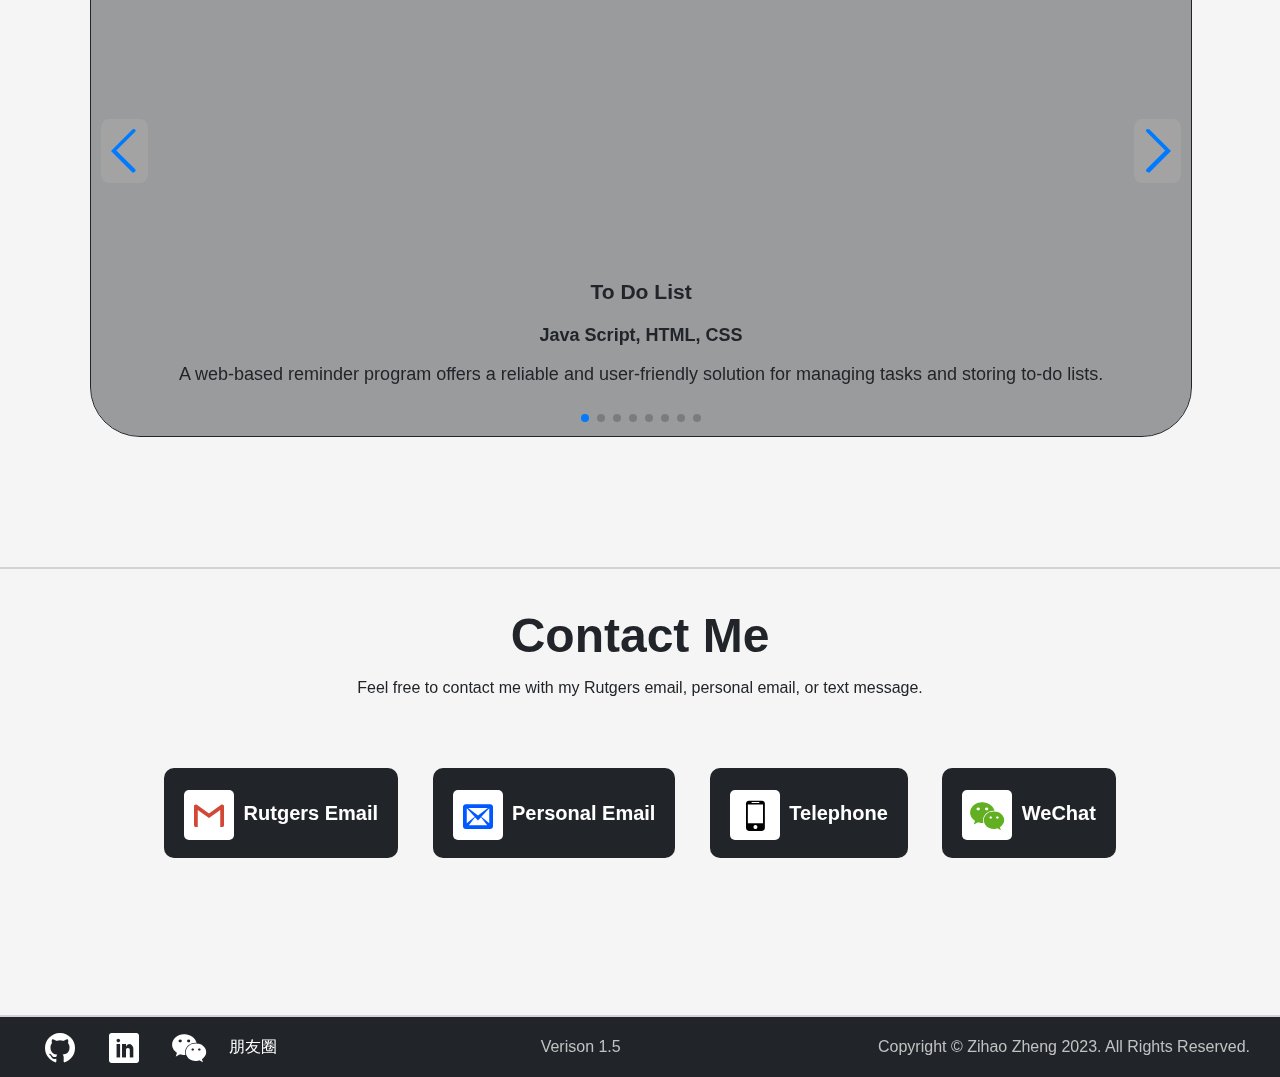
==== commit ec2cc8f6: "Add files via upload" ====
--- a/index.html
+++ b/index.html
@@ -84,7 +84,7 @@
             <section class="info">
                 <div class="info-image">
                     <div>
-                        <img src="selfie3.png" alt="">
+                        <img src="selfie4.png" alt="">
                         <ul class="horizontal">
                             <!-- shift+opt -->
                             <li>
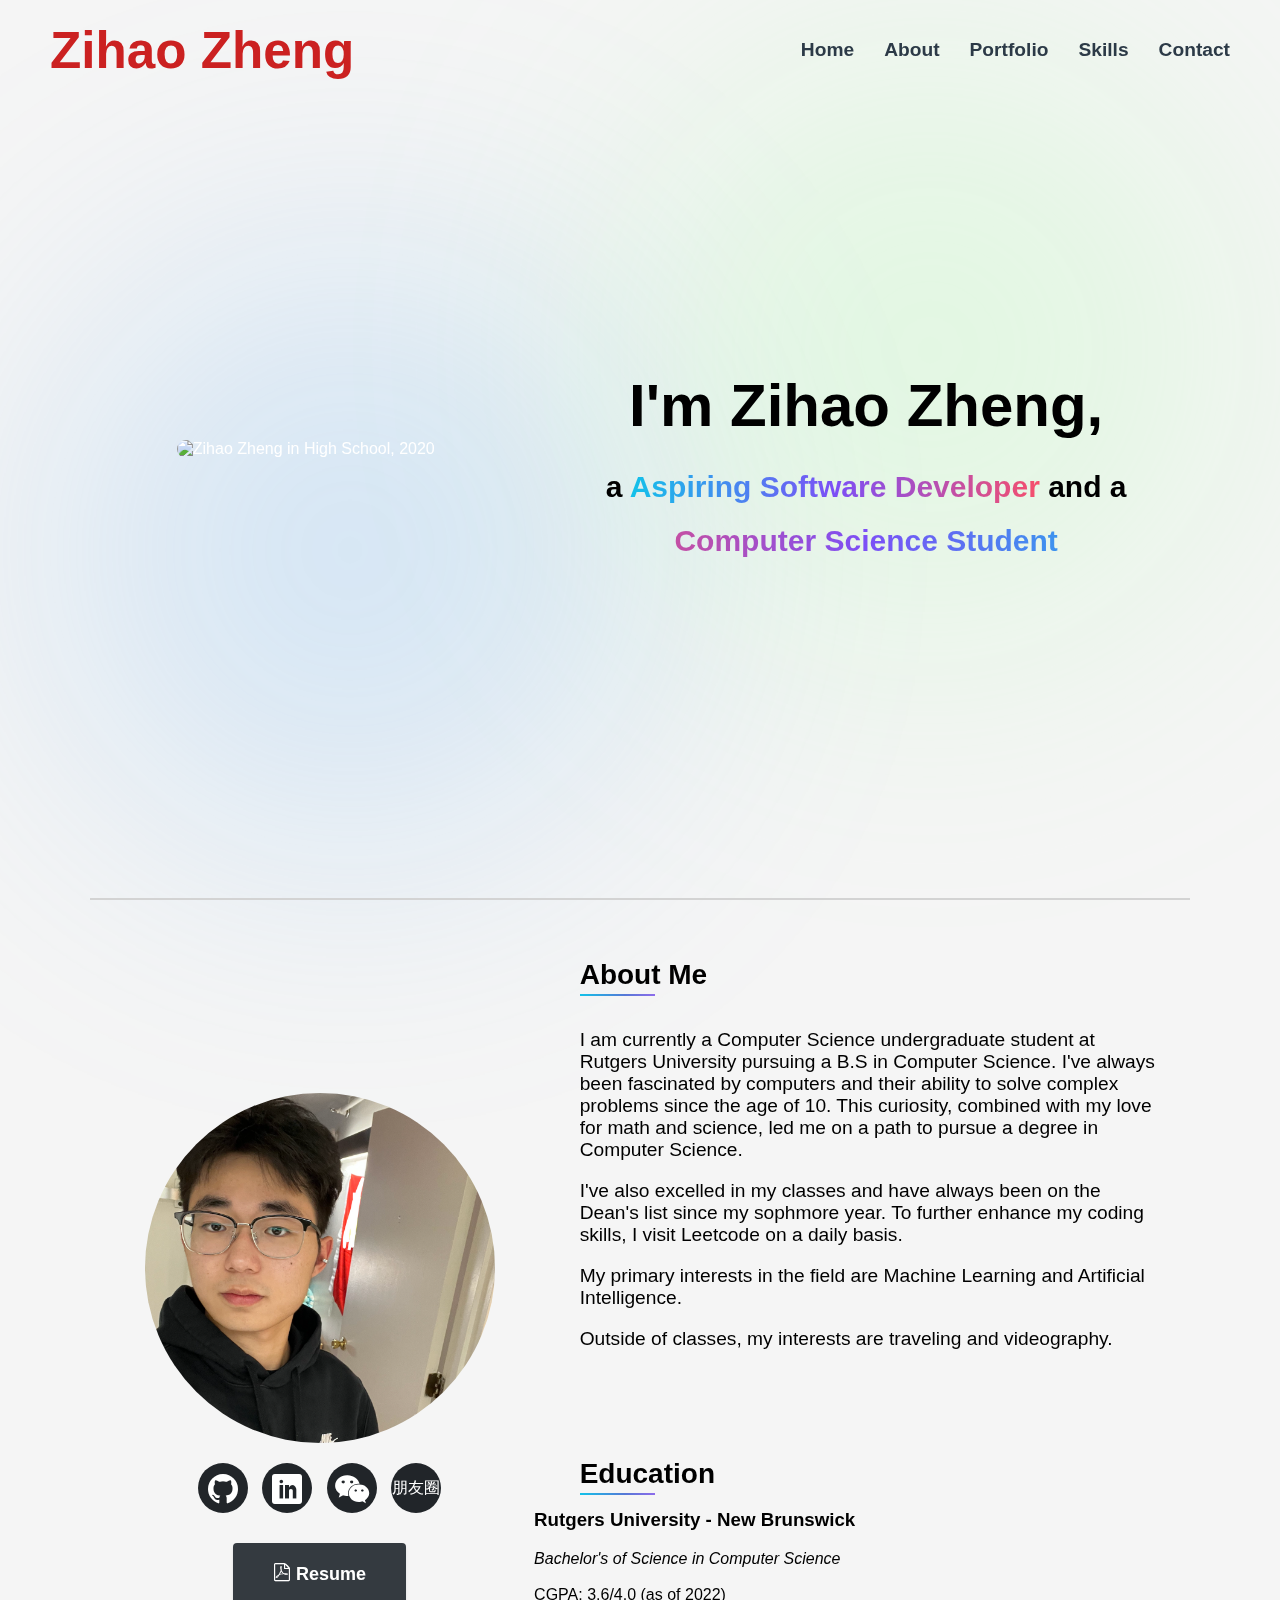
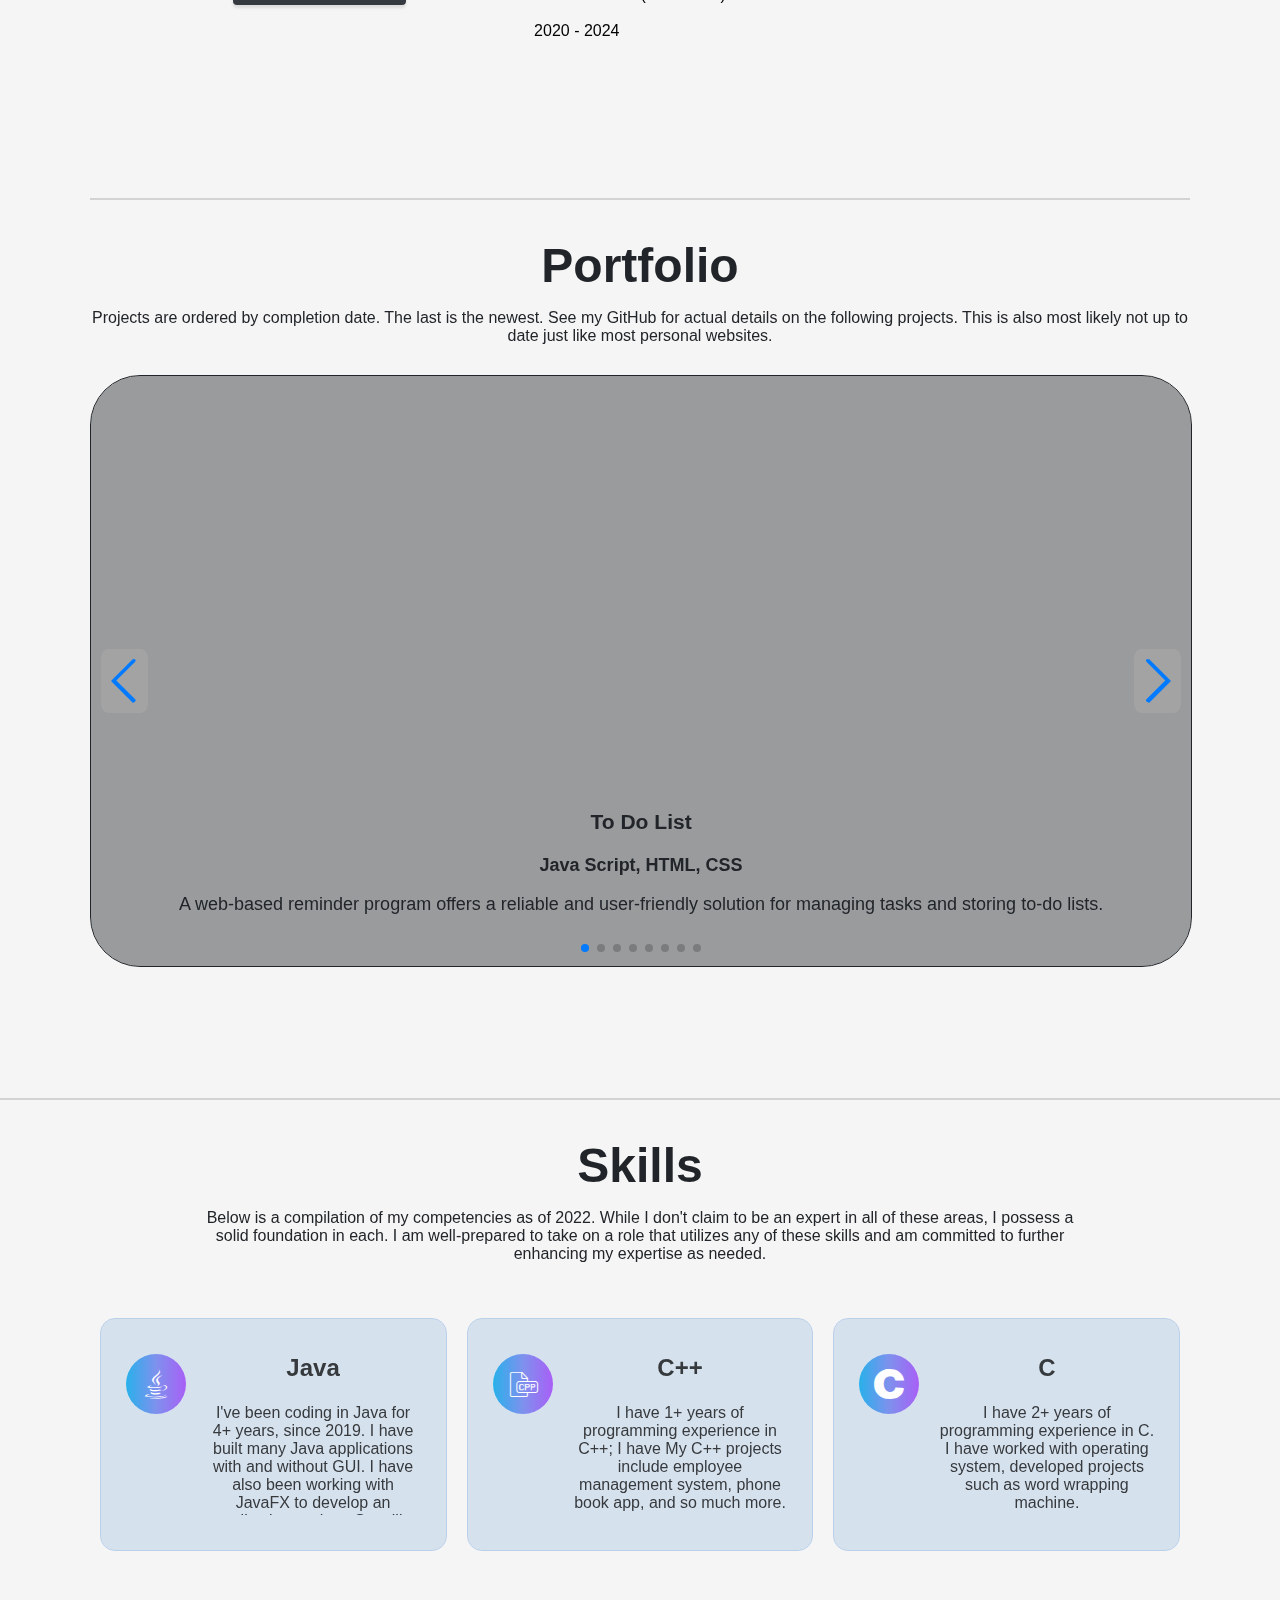
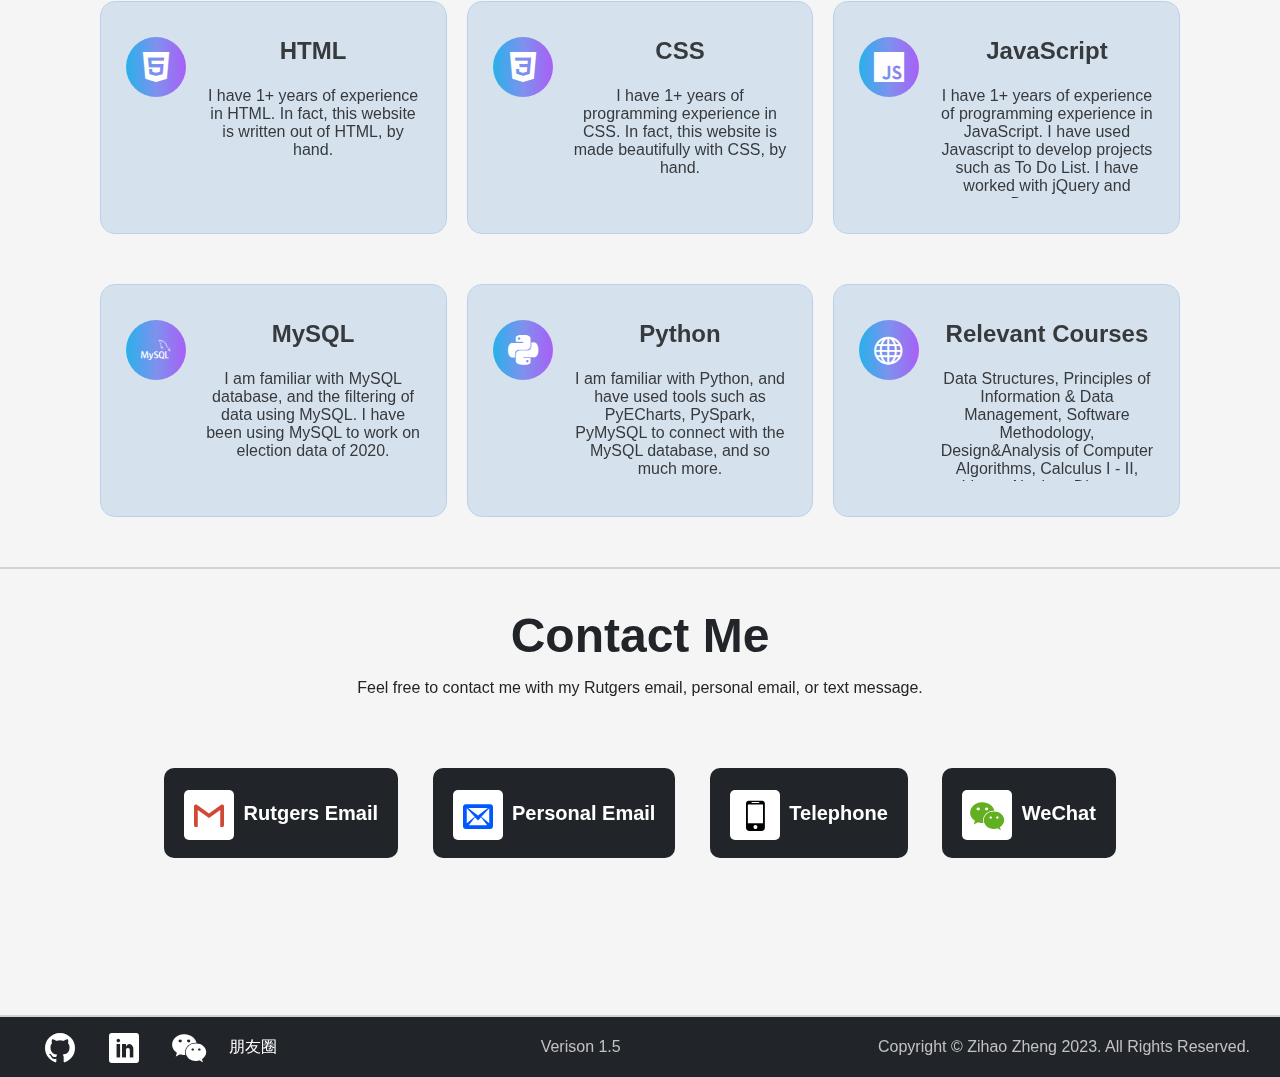
==== commit caf19132: "Add files via upload" ====
--- a/index.html
+++ b/index.html
@@ -34,14 +34,14 @@
     
         <header>
             <div class="logo">
-            <h1>ZHENG</h1>
+            <h1>Zihao Zheng</h1>
             </div>
             <nav>
             <ul>
                 <li><a href="javascript:;" id="Home">Home</a></li>
                 <li><a href="javascript:;" id="About">About</a></li>
+                <li><a href="javascript:;" id="Portfolio">Portfolio</a></li>
                 <li><a href="javascript:;" id="Skills">Skills</a></li>
-                <li><a href="javascript:;" id="Portfolio">Portfolio</a></li>
                 <li><a href="javascript:;" id="Contact">Contact</a></li>
                 <!-- <li><a href="zh/" style="color:red;font-weight:bolder;">中/CN</a></li> -->
             </ul>
@@ -58,7 +58,7 @@
             <!-- section1 - intro -->
             <section class="intro">
                 <div class="intro-image">
-                <img src="郑子豪.png" alt="Zihao Zheng in High School, 2020">
+                <img src="郑子豪.png" title="Zihao Zheng in High School, 2020">
                 </div>
                 <div class="intro-text">
                 <h2 style="padding: 0;margin: 30px;" class="font-effect-anaglyph">I'm Zihao Zheng,
@@ -84,7 +84,7 @@
             <section class="info">
                 <div class="info-image">
                     <div>
-                        <img src="selfie4.png" alt="">
+                        <img src="selfie6.png" alt="">
                         <ul class="horizontal">
                             <!-- shift+opt -->
                             <li>
@@ -97,11 +97,16 @@
                                     <span class="social_icons icon-linkedin"></span>
                                 </a>
                             </li>
-                            <!-- <li>
+                            <li>
                                 <a href="wechat.JPG" class="social" target="_blank">
                                     <span class="social_icons icon-wechat"></span>
                                 </a>
-                            </li> -->
+                            </li>
+                            <li>
+                                <a href="https://zhengzihao2002.github.io/pengyouquan/" class="social" target="_blank">
+                                    <span class="" style="color: white;">朋友圈</span>
+                                </a>
+                            </li>
                         </ul>
                         <div class="resume-container">
                             <a href="./resume.pdf" class="resume">
@@ -148,133 +153,10 @@
                 </div>
             </section>
 
-            <!-- section3 - skill set -->
-            <section class="skill">
-                <div class="container">
-                    <!-- head -->
-                    <div class="head">
-                        <h1>Skills</h1>
-                        <!-- <p>Below are just some of my skills, up to 2022. I am not claiming to be a master in all of these skills, that would be amazing, but it is simply not true. With that said, I am confident that I can hold a position that utilizes any of the following competencies and increase my mastery in any of these skills if needed.</p> -->
-                        <p>
-                            Below is a compilation of my competencies as of 2022. While I don't claim to be an expert in all of these areas, I possess a solid foundation in each. I am well-prepared to take on a role that utilizes any of these skills and am committed to further enhancing my expertise as needed.
-                        </p>
-                    </div>
-                    <!-- body -->
-                    <div class="body">
-                        <div class="row">
-                            <!-- first skill -->
-                            <div class="skillbox">
-                                <div class="left">
-                                    <span class="icon">
-                                        <span class="icon-java"></span>
-                                    </span>
-                                </div>
-                                <div class="right">
-                                    <h2>Java</h2>
-                                    <p>I've been coding in Java for 4+ years, since 2019. I have built many Java applications with and without GUI. I have also been working with JavaFX to develop an application such as Songlib.</p>
-                                </div>
-                            </div>
-                            <div class="skillbox">
-                                <div class="left">
-                                    <span class="icon">
-                                        <span class="icon-document-file-cpp white"></span>
-                                    </span>
-                                </div>
-                                <div class="right">
-                                    <h2>C++</h2>
-                                    <p>I have 1+ years of programming experience in C++; I have My C++ projects include employee management system, phone book app, and so much more.</p>
-                                </div>
-                            </div>
-                            <div class="skillbox">
-                                <div class="left">
-                                    <span class="icon">
-                                        <span class="icon-c white"></span>
-                                    </span>
-                                </div>
-                                <div class="right">
-                                    <h2>C</h2>
-                                    <p>I have 2+ years of programming experience in C. I have worked with operating system, developed projects such as word wrapping machine.</p>
-                                </div>
-                            </div>
-                        </div>
-                        <div class="row">
-                            <!-- first skill -->
-                            <div class="skillbox">
-                                <div class="left">
-                                    <span class="icon">
-                                        <span class="icon-html5 white"></span>
-                                    </span>
-                                </div>
-                                <div class="right">
-                                    <h2>HTML</h2>
-                                    <p>I have 1+ years of experience in HTML. In fact, this website is written out of HTML, by hand.</p>
-                                </div>
-                            </div>
-                            <div class="skillbox">
-                                <div class="left">
-                                    <span class="icon">
-                                        <span class="icon-css3 white"></span>
-                                    </span>
-                                </div>
-                                <div class="right">
-                                    <h2>CSS</h2>
-                                    <p>I have 1+ years of programming experience in CSS. In fact, this website is made beautifully with CSS, by hand.</p>
-                                </div>
-                            </div>
-                            <div class="skillbox">
-                                <div class="left">
-                                    <span class="icon">
-                                        <span class="icon-javascript white"></span>
-                                    </span>
-                                </div>
-                                <div class="right">
-                                    <h2>JavaScript</h2>
-                                    <p>I have 1+ years of experience of programming experience in JavaScript. I have used Javascript to develop projects such as To Do List. I have worked with jQuery and Bootstrap. </p>
-                                </div>
-                            </div>
-                        </div>
-                        <div class="row">
-                            <!-- first skill -->
-                            <div class="skillbox">
-                                <div class="left">
-                                    <span class="icon">
-                                        <span class="icon-mysql white"></span>
-                                    </span>
-                                </div>
-                                <div class="right">
-                                    <h2>MySQL</h2>
-                                    <p>I am familiar with MySQL database, and the filtering of data using MySQL. I have been using MySQL to work on election data of 2020.</p>
-                                </div>
-                            </div>
-                            <div class="skillbox">
-                                <div class="left">
-                                    <span class="icon">
-                                        <span class="icon-python white"></span>
-                                    </span>
-                                </div>
-                                <div class="right">
-                                    <h2>Python</h2>
-                                    <p>I am familiar with Python, and have used tools such as PyECharts, PySpark, PyMySQL to connect with the MySQL database, and so much more.</p>
-                                </div>
-                            </div>
-                            <div class="skillbox">
-                                <div class="left">
-                                    <span class="icon">
-                                        <span class="icon-sphere white"></span>
-                                    </span>
-                                </div>
-                                <div class="right">
-                                    <h2>Relevant Courses</h2>
-                                    <p>Data Structures, Principles of Information & Data Management, Software Methodology, Design&Analysis of Computer Algorithms, Calculus I - II, Linear Algebra, Discrete Structures I - II, and so much more.</p>
-                                </div>
-                            </div>
-                        </div>
-                    </div>
-                </div>
-            </section>
-            
-
-            <!-- section4 - Portfolio -->
+            
+            
+
+            <!-- section3 - Portfolio : 3 box each row 370x250 and title and description and bg image, with 缩小 when hover-->
             <section class="portfolio">
                 <div class="container">
                     <div class="head">
@@ -439,6 +321,130 @@
                 </script>
             </section>
 
+            <!-- section4 - skill set -->
+            <section class="skill">
+                <div class="container">
+                    <!-- head -->
+                    <div class="head">
+                        <h1>Skills</h1>
+                        <!-- <p>Below are just some of my skills, up to 2022. I am not claiming to be a master in all of these skills, that would be amazing, but it is simply not true. With that said, I am confident that I can hold a position that utilizes any of the following competencies and increase my mastery in any of these skills if needed.</p> -->
+                        <p>
+                            Below is a compilation of my competencies as of 2022. While I don't claim to be an expert in all of these areas, I possess a solid foundation in each. I am well-prepared to take on a role that utilizes any of these skills and am committed to further enhancing my expertise as needed.
+                        </p>
+                    </div>
+                    <!-- body -->
+                    <div class="body">
+                        <div class="row">
+                            <!-- first skill -->
+                            <div class="skillbox">
+                                <div class="left">
+                                    <span class="icon">
+                                        <span class="icon-java"></span>
+                                    </span>
+                                </div>
+                                <div class="right">
+                                    <h2>Java</h2>
+                                    <p>I've been coding in Java for 4+ years, since 2019. I have built many Java applications with and without GUI. I have also been working with JavaFX to develop an application such as Songlib.</p>
+                                </div>
+                            </div>
+                            <div class="skillbox">
+                                <div class="left">
+                                    <span class="icon">
+                                        <span class="icon-document-file-cpp white"></span>
+                                    </span>
+                                </div>
+                                <div class="right">
+                                    <h2>C++</h2>
+                                    <p>I have 1+ years of programming experience in C++; I have My C++ projects include employee management system, phone book app, and so much more.</p>
+                                </div>
+                            </div>
+                            <div class="skillbox">
+                                <div class="left">
+                                    <span class="icon">
+                                        <span class="icon-c white"></span>
+                                    </span>
+                                </div>
+                                <div class="right">
+                                    <h2>C</h2>
+                                    <p>I have 2+ years of programming experience in C. I have worked with operating system, developed projects such as word wrapping machine.</p>
+                                </div>
+                            </div>
+                        </div>
+                        <div class="row">
+                            <!-- first skill -->
+                            <div class="skillbox">
+                                <div class="left">
+                                    <span class="icon">
+                                        <span class="icon-html5 white"></span>
+                                    </span>
+                                </div>
+                                <div class="right">
+                                    <h2>HTML</h2>
+                                    <p>I have 1+ years of experience in HTML. In fact, this website is written out of HTML, by hand.</p>
+                                </div>
+                            </div>
+                            <div class="skillbox">
+                                <div class="left">
+                                    <span class="icon">
+                                        <span class="icon-css3 white"></span>
+                                    </span>
+                                </div>
+                                <div class="right">
+                                    <h2>CSS</h2>
+                                    <p>I have 1+ years of programming experience in CSS. In fact, this website is made beautifully with CSS, by hand.</p>
+                                </div>
+                            </div>
+                            <div class="skillbox">
+                                <div class="left">
+                                    <span class="icon">
+                                        <span class="icon-javascript white"></span>
+                                    </span>
+                                </div>
+                                <div class="right">
+                                    <h2>JavaScript</h2>
+                                    <p>I have 1+ years of experience of programming experience in JavaScript. I have used Javascript to develop projects such as To Do List. I have worked with jQuery and Bootstrap. </p>
+                                </div>
+                            </div>
+                        </div>
+                        <div class="row">
+                            <!-- first skill -->
+                            <div class="skillbox">
+                                <div class="left">
+                                    <span class="icon">
+                                        <span class="icon-mysql white"></span>
+                                    </span>
+                                </div>
+                                <div class="right">
+                                    <h2>MySQL</h2>
+                                    <p>I am familiar with MySQL database, and the filtering of data using MySQL. I have been using MySQL to work on election data of 2020.</p>
+                                </div>
+                            </div>
+                            <div class="skillbox">
+                                <div class="left">
+                                    <span class="icon">
+                                        <span class="icon-python white"></span>
+                                    </span>
+                                </div>
+                                <div class="right">
+                                    <h2>Python</h2>
+                                    <p>I am familiar with Python, and have used tools such as PyECharts, PySpark, PyMySQL to connect with the MySQL database, and so much more.</p>
+                                </div>
+                            </div>
+                            <div class="skillbox">
+                                <div class="left">
+                                    <span class="icon">
+                                        <span class="icon-sphere white"></span>
+                                    </span>
+                                </div>
+                                <div class="right">
+                                    <h2>Relevant Courses</h2>
+                                    <p>Data Structures, Principles of Information & Data Management, Software Methodology, Design&Analysis of Computer Algorithms, Calculus I - II, Linear Algebra, Discrete Structures I - II, and so much more.</p>
+                                </div>
+                            </div>
+                        </div>
+                    </div>
+                </div>
+            </section>
             
             <!-- section5 - Contact -->
             <section class="contact">
@@ -726,7 +732,11 @@
                 // if user follows the format
                 const expectedHash = "bb6f4d1a4ddad892c1dd1c035ab08291c34fea3ead211242842c0a420553a4ae";
                 // tries to unformat user's value and compare with our unformated answer
-                const secondExpectedHash = 'c27dc299a7be0e6ab2d8d1666551e42d67e219be577133ab82a2c1c2972663d4'
+                const secondExpectedHash = 'c27dc299a7be0e6ab2d8d1666551e42d67e219be577133ab82a2c1c2972663d4';
+
+                const thirdExpected = "414c52ce197b6db4191678e78ecca2fdb4f6519296938c02be49caac772eab85";
+                const fourthExpected = "927f48d94ea3d63af99897d010fd83d022d5ac9a4966ccf9f1ab8449fff7e328";
+                const fifthExpected = "91eb8268050daa6339b36228b66ace303cfe2c572e210a133222426d4ece6db0";
 
                 const name = document.getElementById('textInput').value;
                 const hashedName = await hashUsingWebCrypto(name);
@@ -737,6 +747,7 @@
                 let trimmedString = stringWithoutSpacesInBetween.trim();
                 // Step 3: Convert to lowercase
                 let unformatedHashedName = trimmedString.toLowerCase();
+                // the formatted string = hashedName2
                 const hashedName2 = await hashUsingWebCrypto(unformatedHashedName);
 
                 const min1 = 1;
@@ -744,7 +755,7 @@
                 const randomNum1To4 = Math.floor(Math.random() * (max4 - min1 + 1)) + min1;
 
                 const feedbackElement = document.getElementById('feedback');
-                if (hashedName === expectedHash || hashedName2===secondExpectedHash) {
+                if (hashedName === expectedHash || hashedName2===secondExpectedHash || hashedName2 == thirdExpected || hashedName2 == fourthExpected || hashedName2 == fifthExpected) {
                     feedbackElement.innerText = array1[randomNum1To4-1];
                     feedbackElement.classList.remove('incorrect');
                     feedbackElement.classList.add('correct');
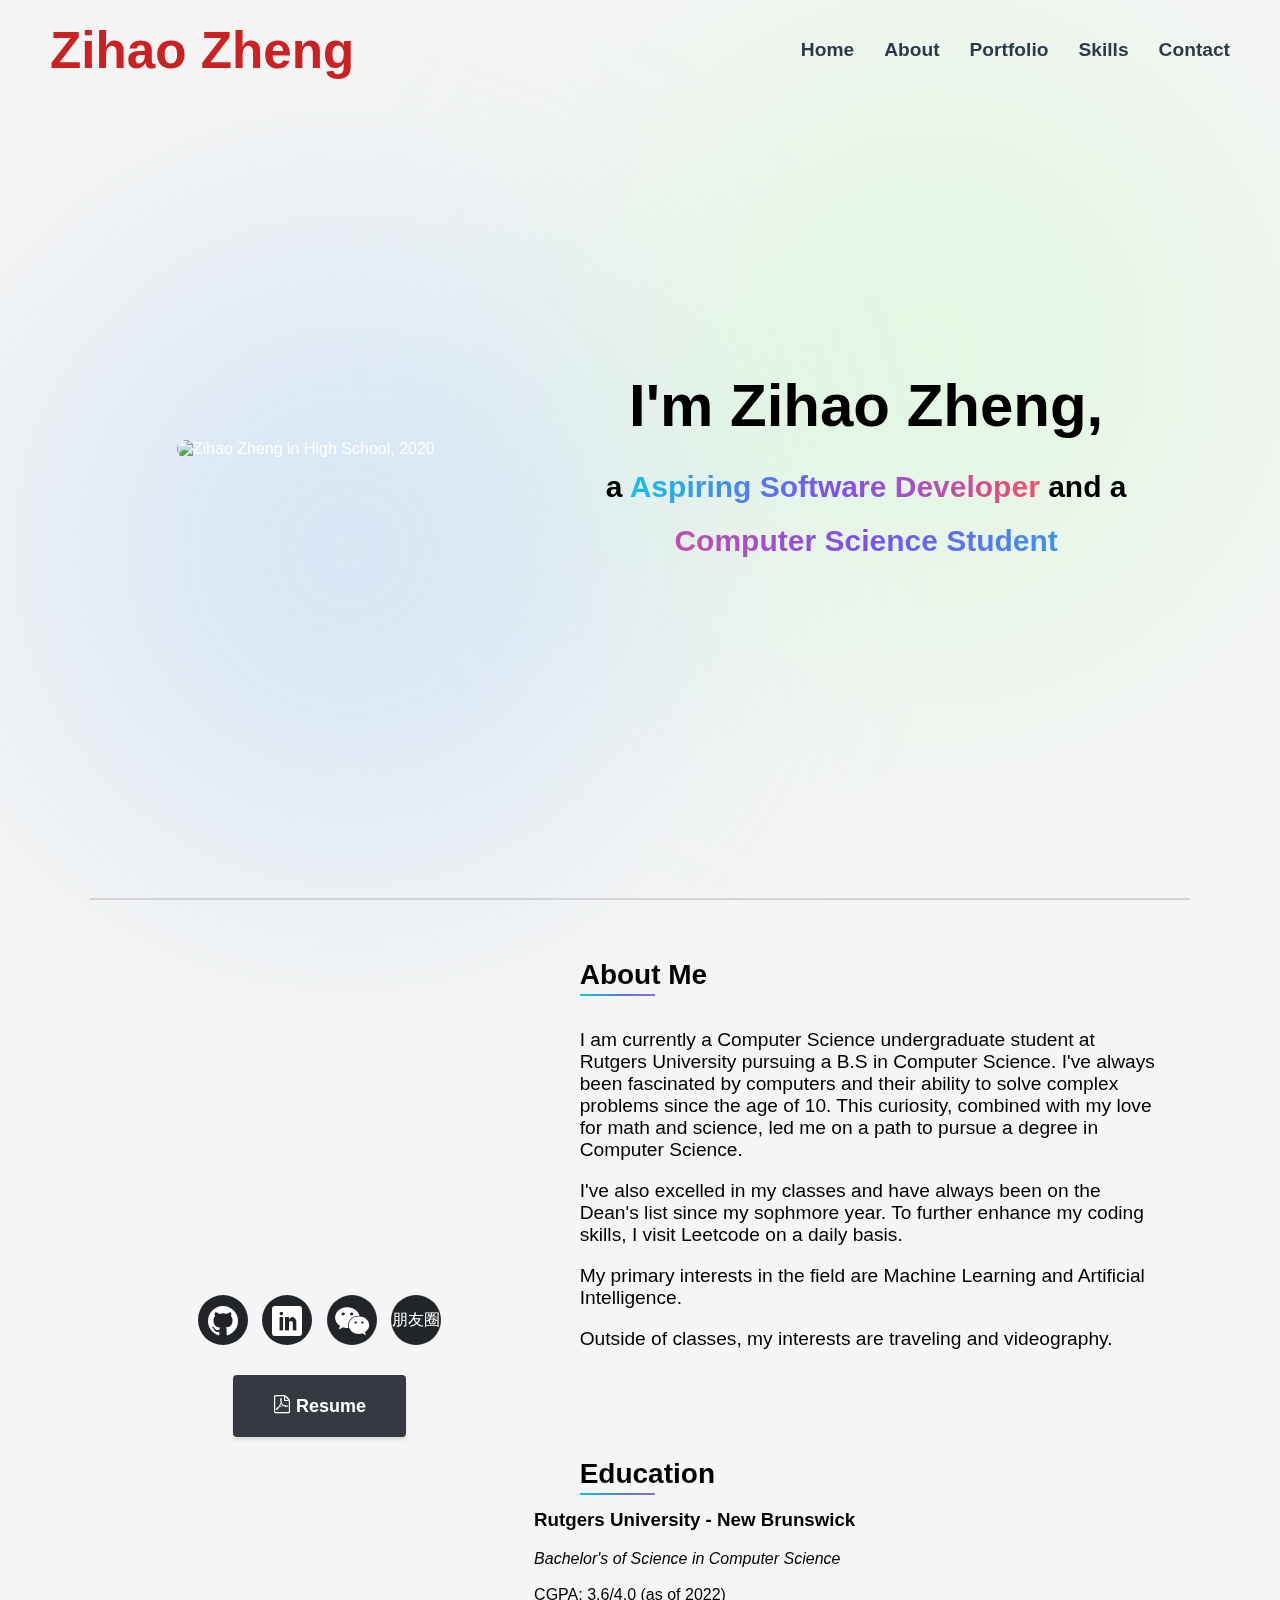
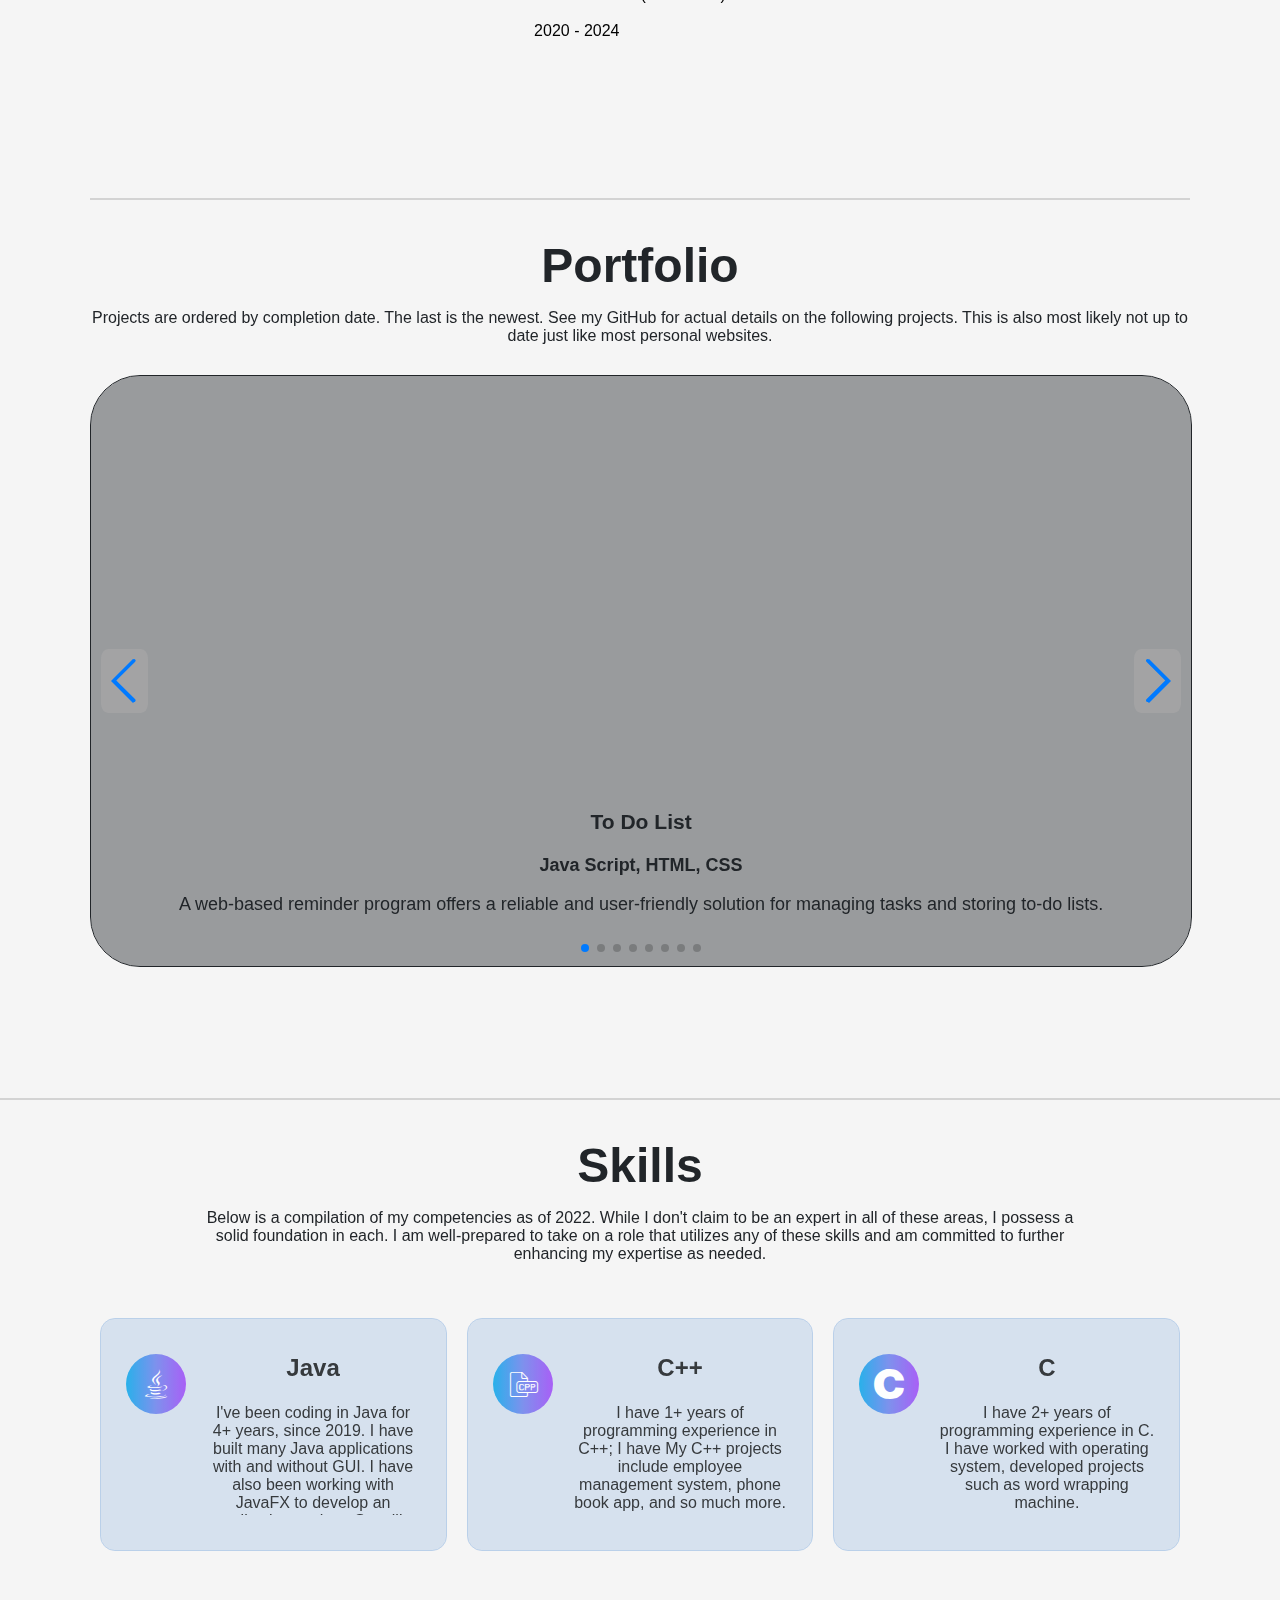
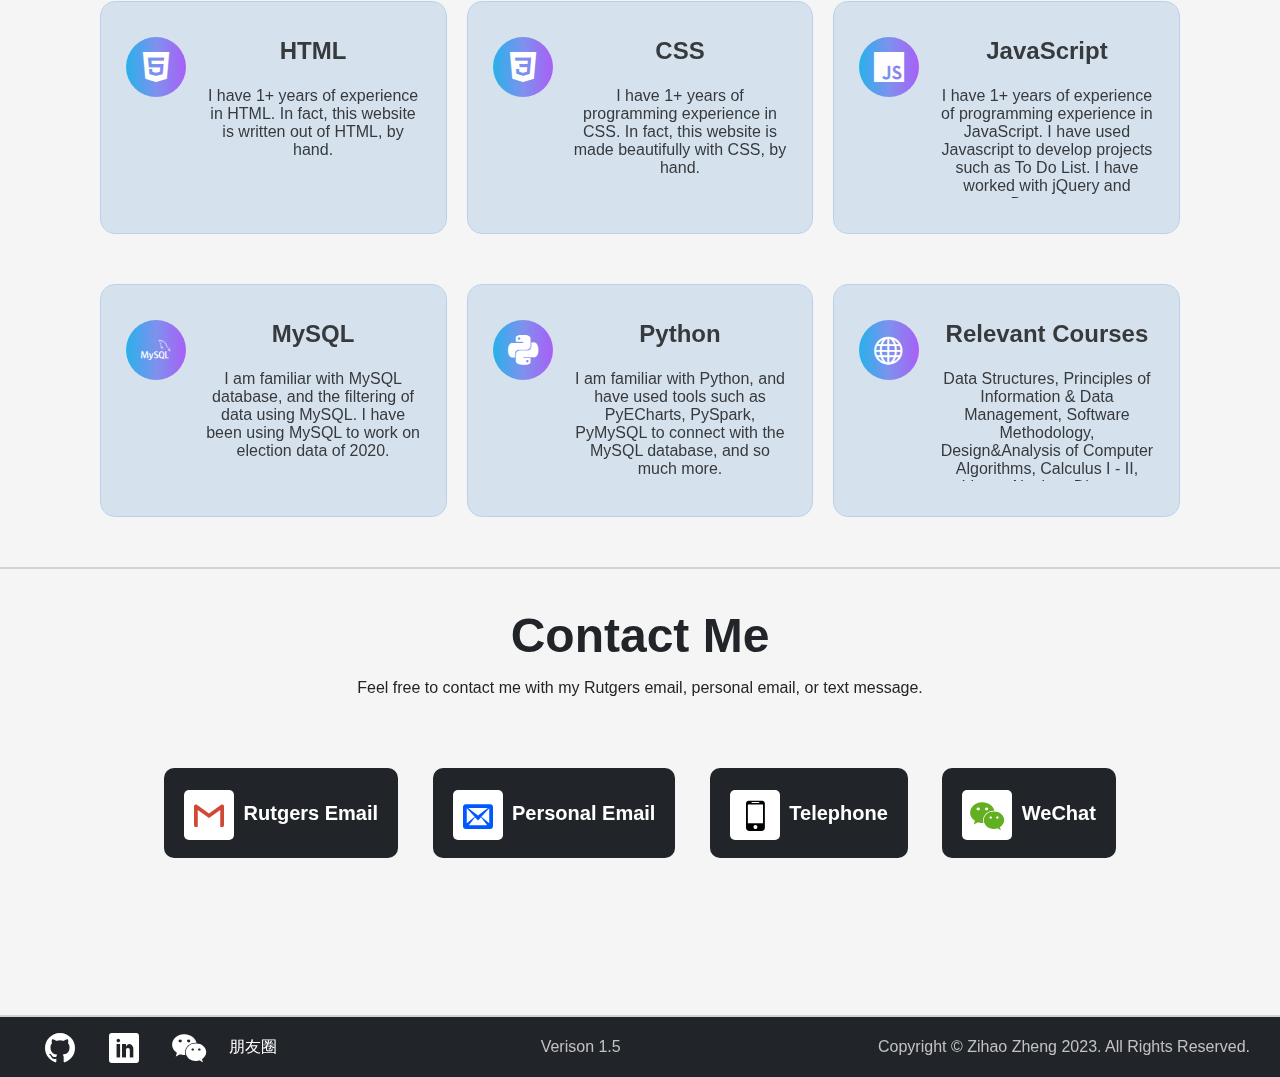
==== commit 5c8c8791: "Update index.html" ====
--- a/index.html
+++ b/index.html
@@ -84,7 +84,7 @@
             <section class="info">
                 <div class="info-image">
                     <div>
-                        <img src="selfie6.png" alt="">
+                        <img src="selfie7.jpg" alt="">
                         <ul class="horizontal">
                             <!-- shift+opt -->
                             <li>
@@ -580,7 +580,7 @@
                     <dd style="margin: 0;">
                         <ol>
                             <li id="NONONO">
-                                정지호의 비밀(Don't click me)
+                                郑子豪的秘密(闲人勿入)
                                 <i class="topright">NEW</i>
                             </li>
                             <li id="">
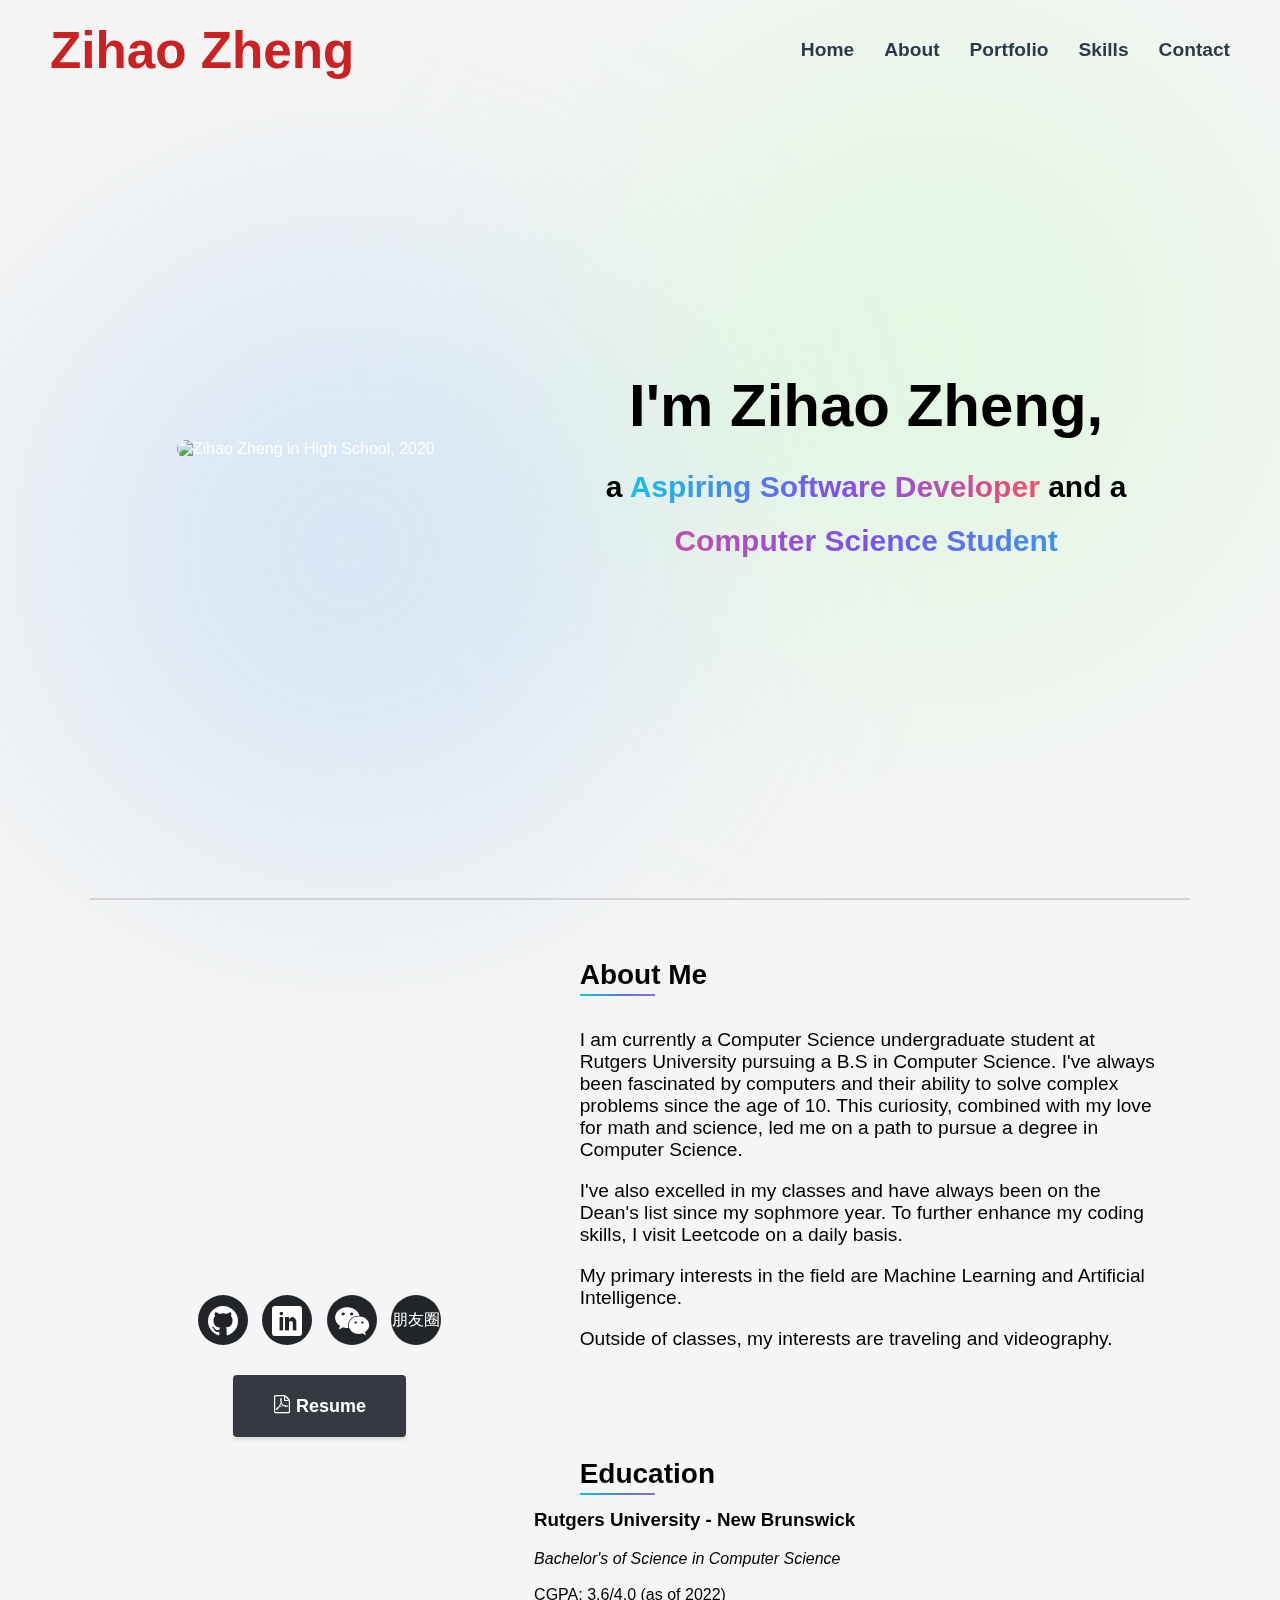
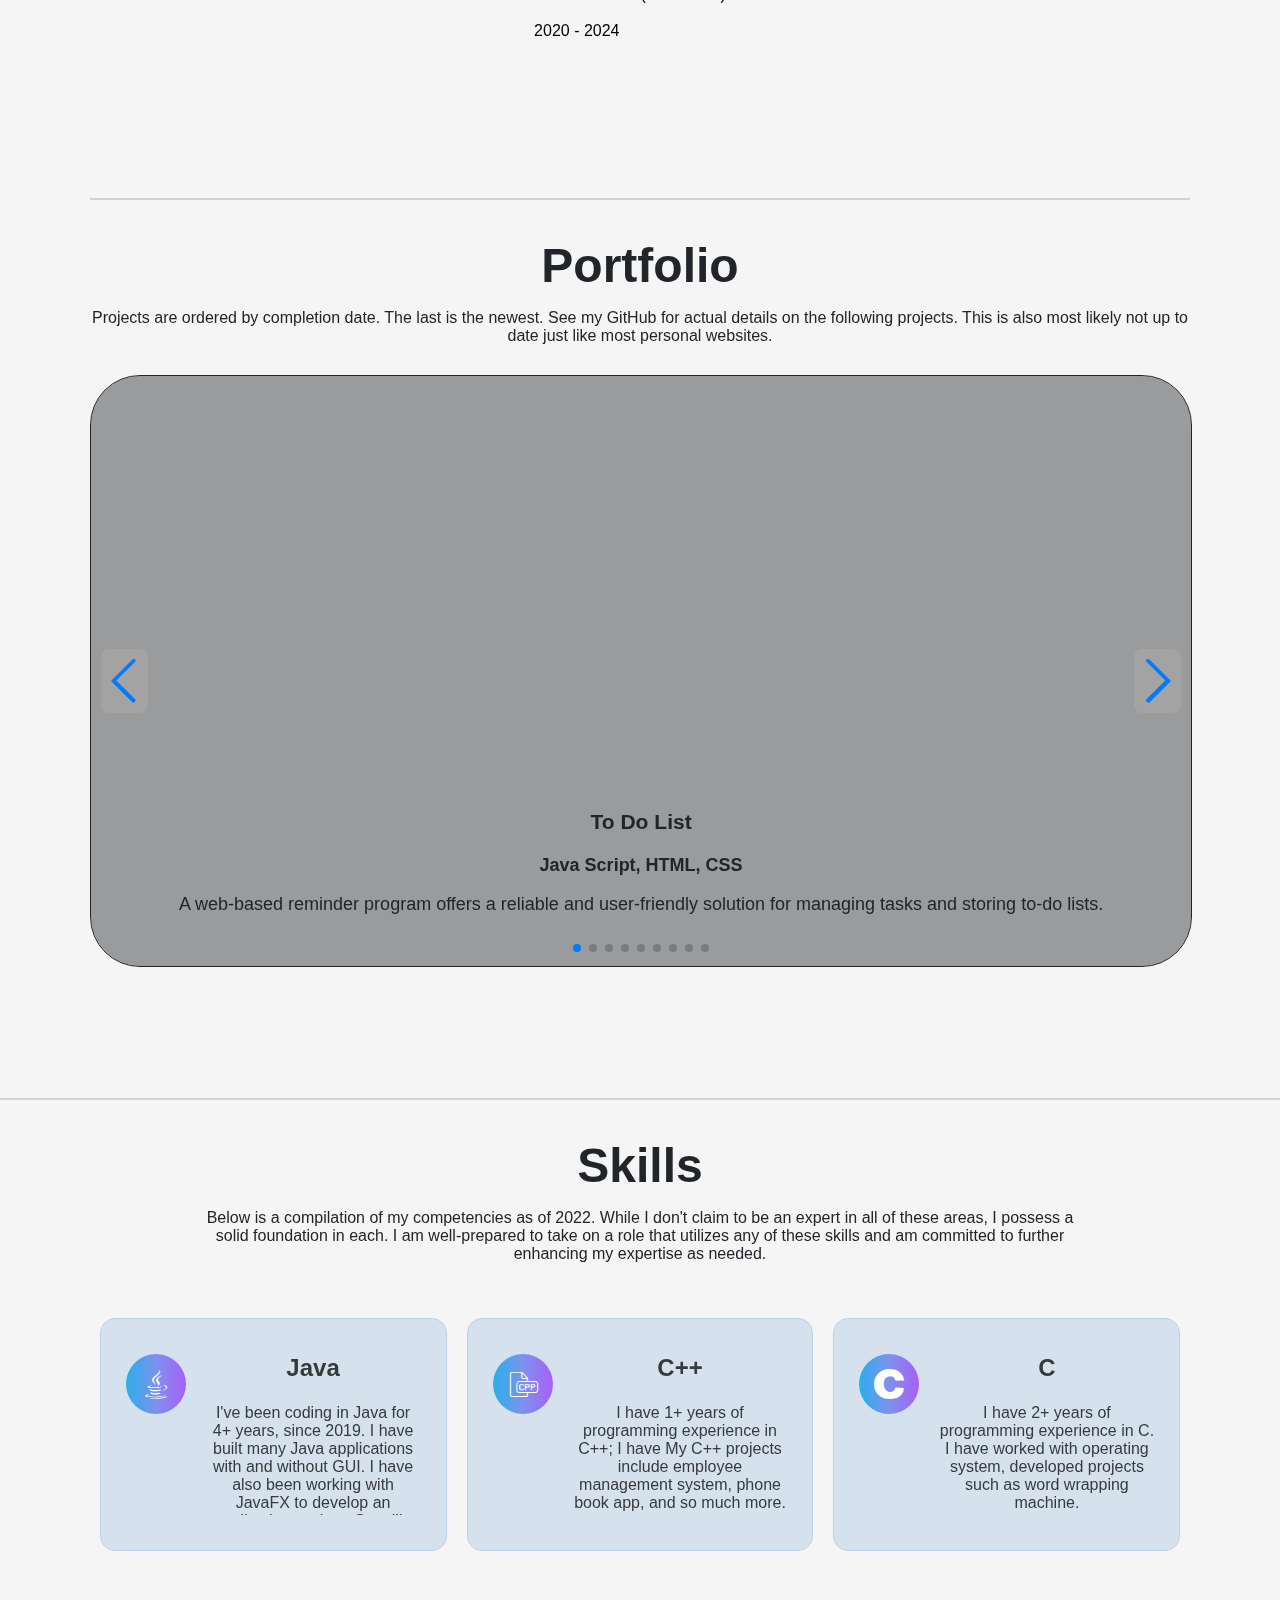
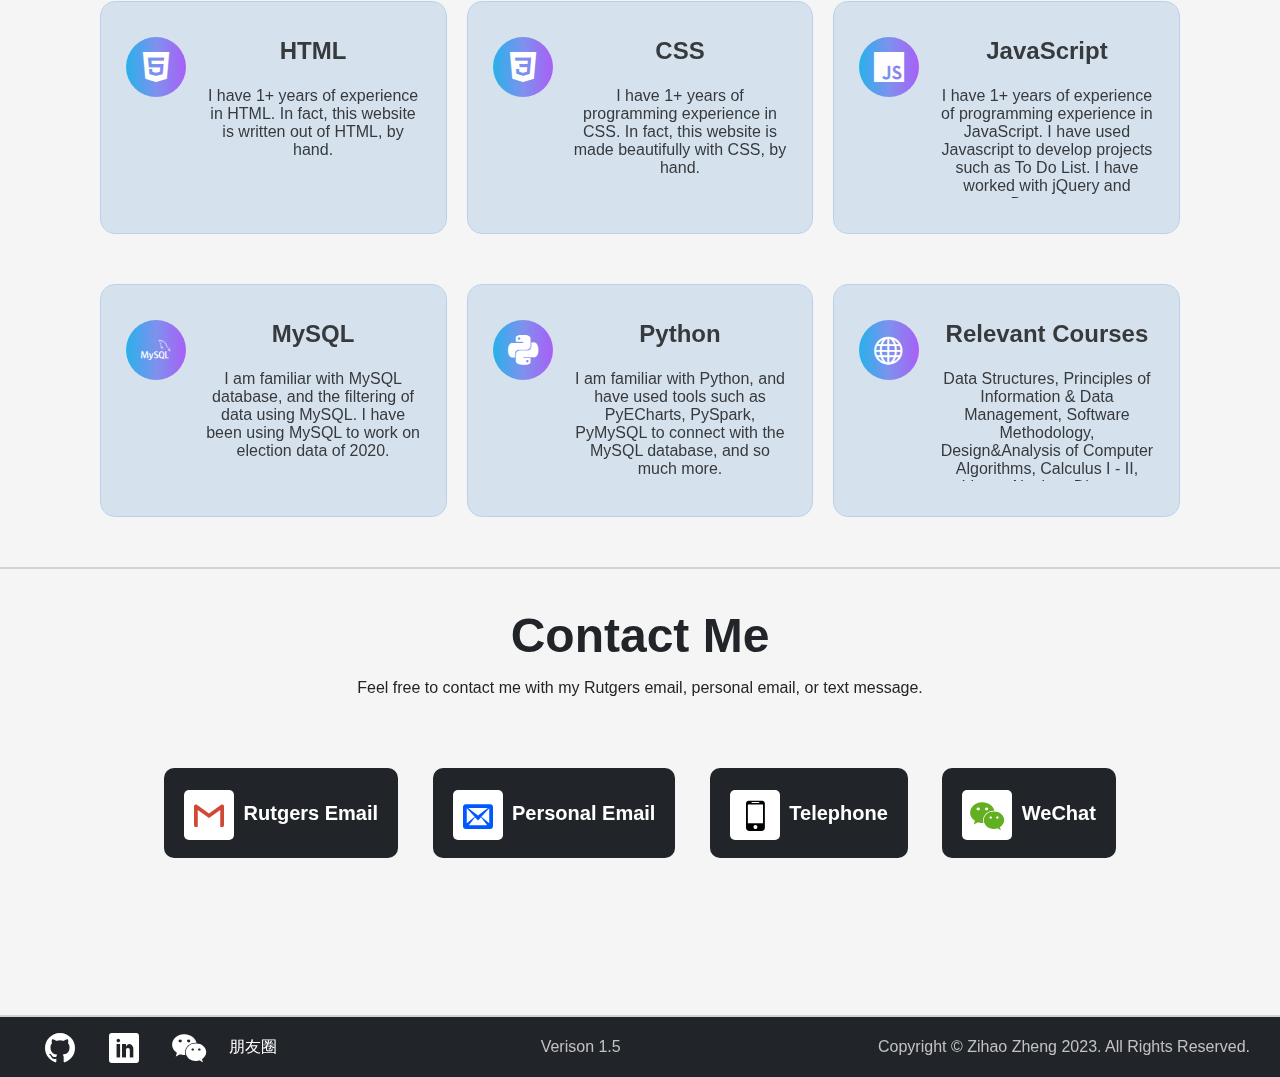
==== commit d18066ca: "add project" ====
--- a/index.html
+++ b/index.html
@@ -285,6 +285,21 @@
                                     </div>
                                     
                                 </div>
+                                <!-- spacecraft -->
+                                <div class="swiper-slide  project-container">
+                                    <div class="project-container">
+                                        <a href="https://github.com/zhengzihao2002/leak_detection" target="_blank">
+                                            <div class="proj-img" style="background-image: url(projects-images/440.png),url(projects-images/4402.png);background-size: contain, contain; background-repeat: no-repeat;  background-position-x: 20%, 80%; background-origin: border-box; background-clip: content-box;background-color: lightgray;"></div>
+                                            
+                                        </a>
+                                        <div class="proj-exp">
+                                            <h3>Spacecraft Leak Detection Simulation</h3>
+                                            <h4>Python, Pygame</h4>
+                                            <p>A simulation of a robot using algorithms such as A*, BFS, etc, to find the hidden leak in the Spacecraft.</p>
+                                        </div>
+                                    </div>
+                                    
+                                </div>
                             </div>
                             <div class="swiper-button-next"></div>
                             <div class="swiper-button-prev"></div>
@@ -457,7 +472,7 @@
                         <ul class="horizontal" style="float: left;">
                             <!-- shift+opt -->
                             <li>
-                                <a href="mailto:zheng.zihao@rutgers.edu" target="_blank" class="social">
+                                <a href="mailto:zihao.zheng@rutgers.edu" target="_blank" class="social">
                                     <span style="background-color: #fff;border-radius: 5px;display: inline-block;height: 50px;width: 50px;">
                                         <span class="social_icons icon-gmail"></span>
                                     </span>
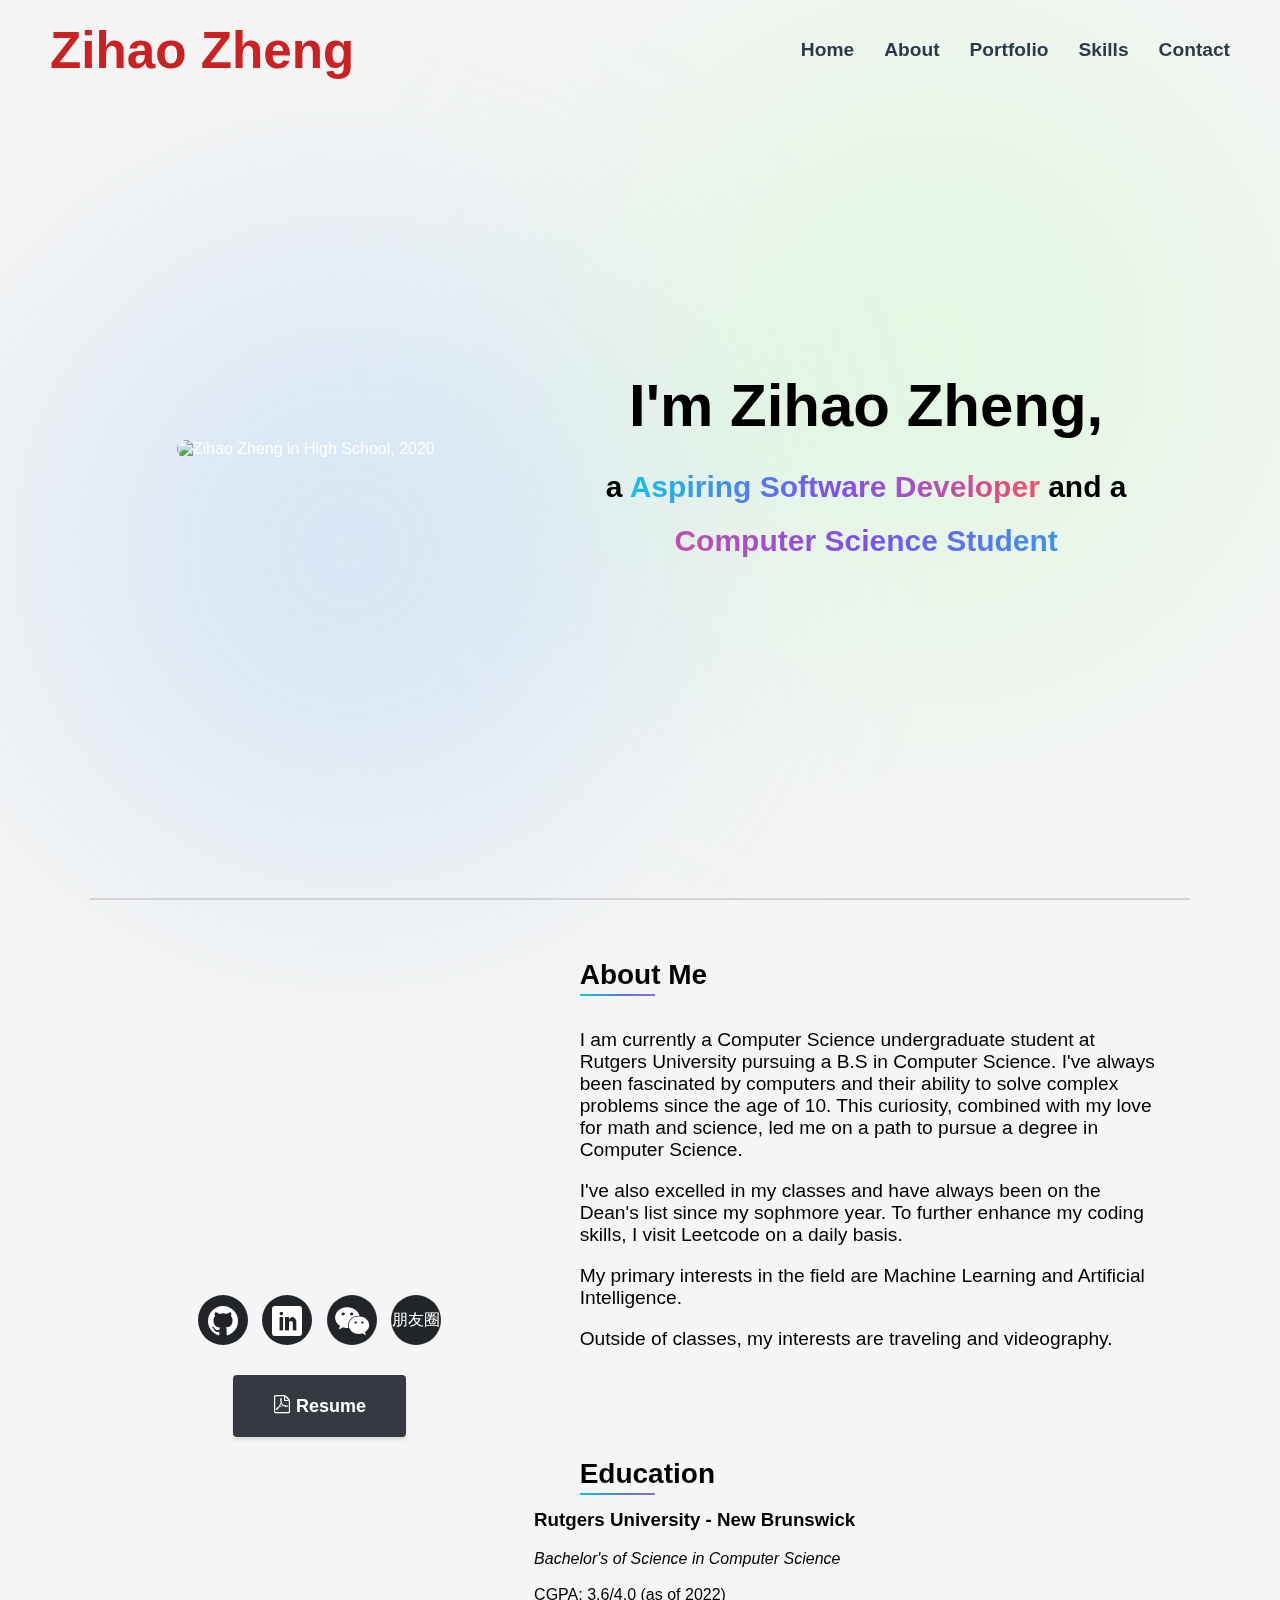
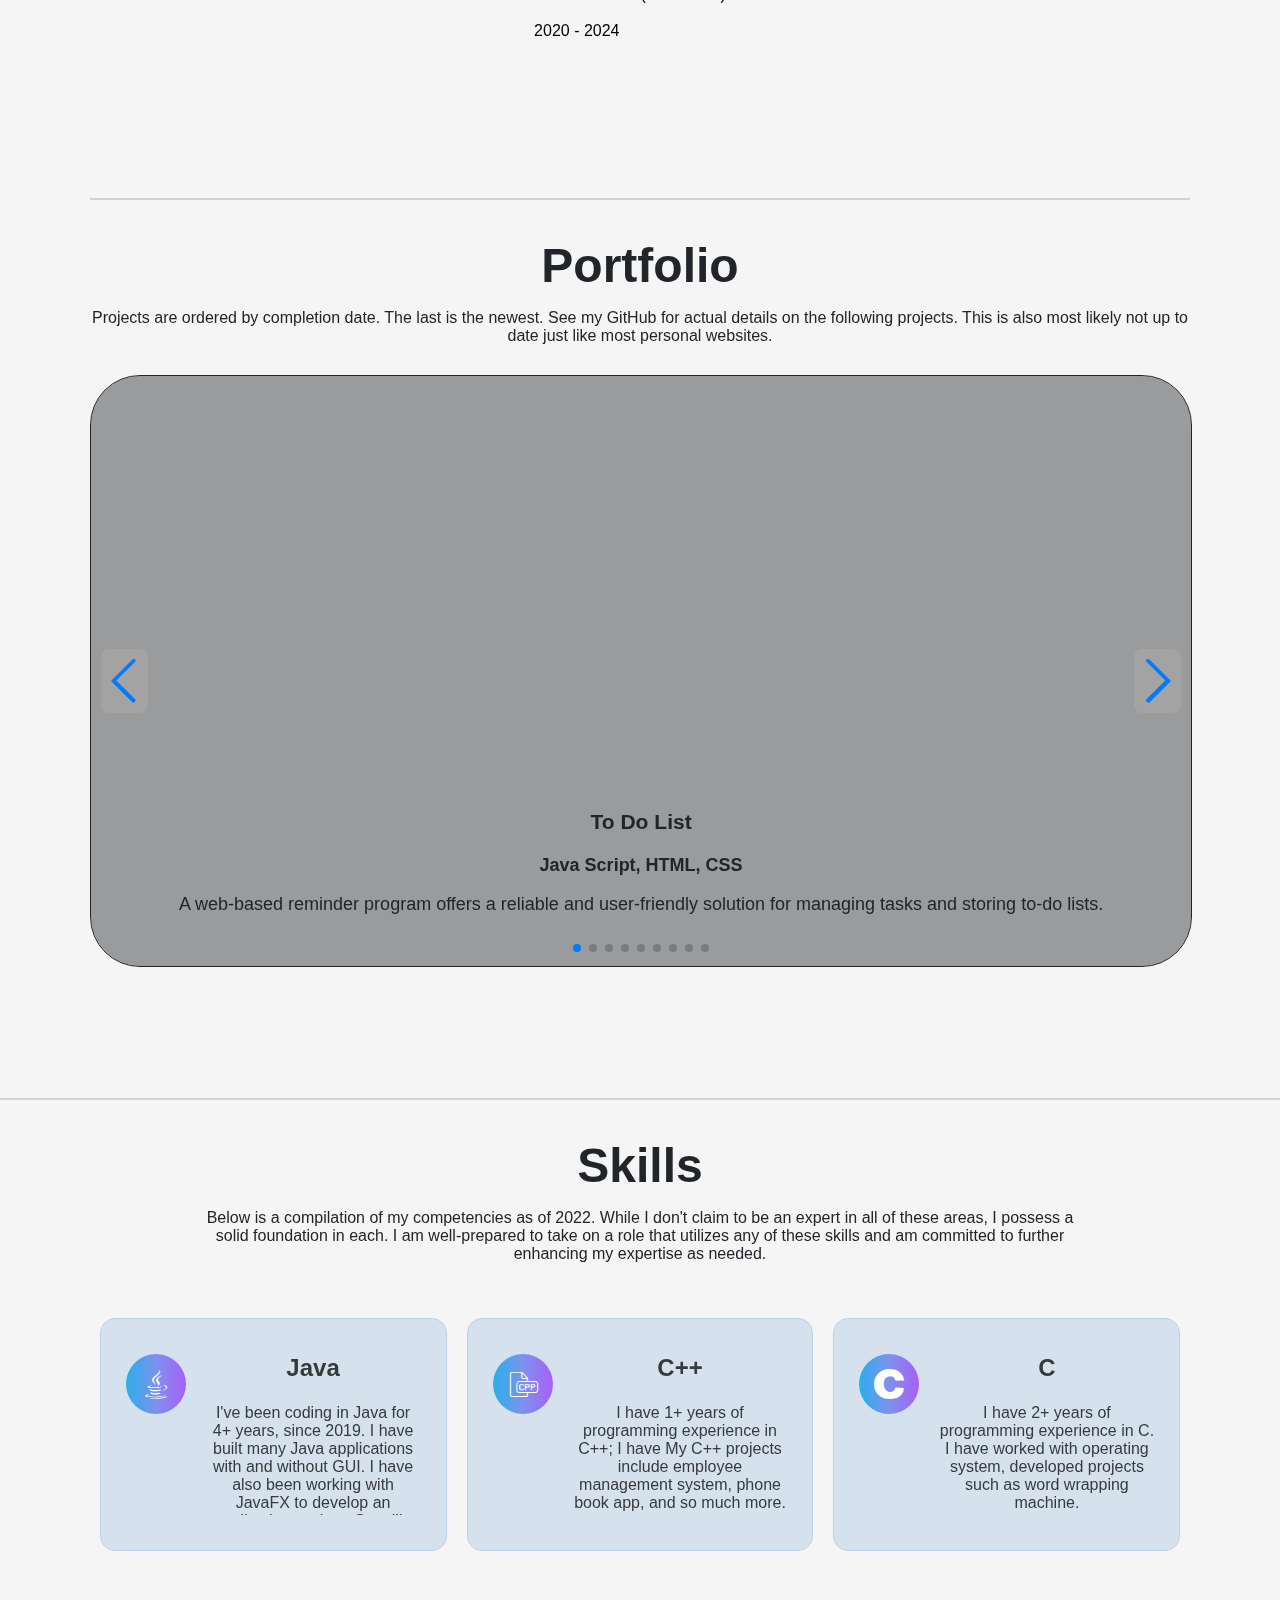
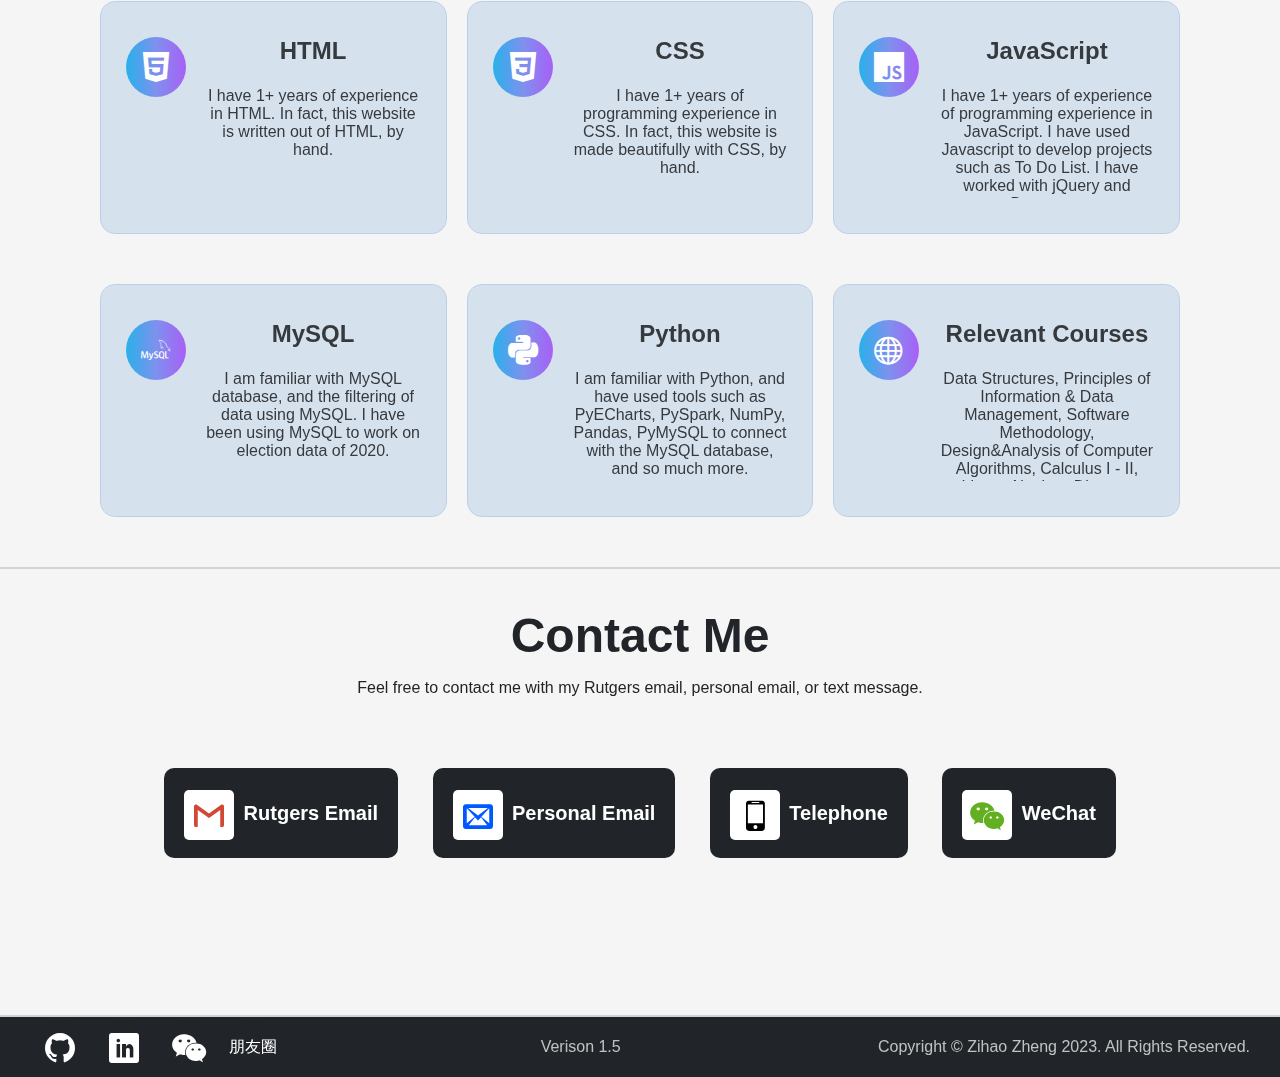
==== commit d5925e82: "Add files via upload" ====
--- a/index.html
+++ b/index.html
@@ -442,7 +442,7 @@
                                 </div>
                                 <div class="right">
                                     <h2>Python</h2>
-                                    <p>I am familiar with Python, and have used tools such as PyECharts, PySpark, PyMySQL to connect with the MySQL database, and so much more.</p>
+                                    <p>I am familiar with Python, and have used tools such as PyECharts, PySpark, NumPy, Pandas, PyMySQL to connect with the MySQL database, and so much more.</p>
                                 </div>
                             </div>
                             <div class="skillbox">
